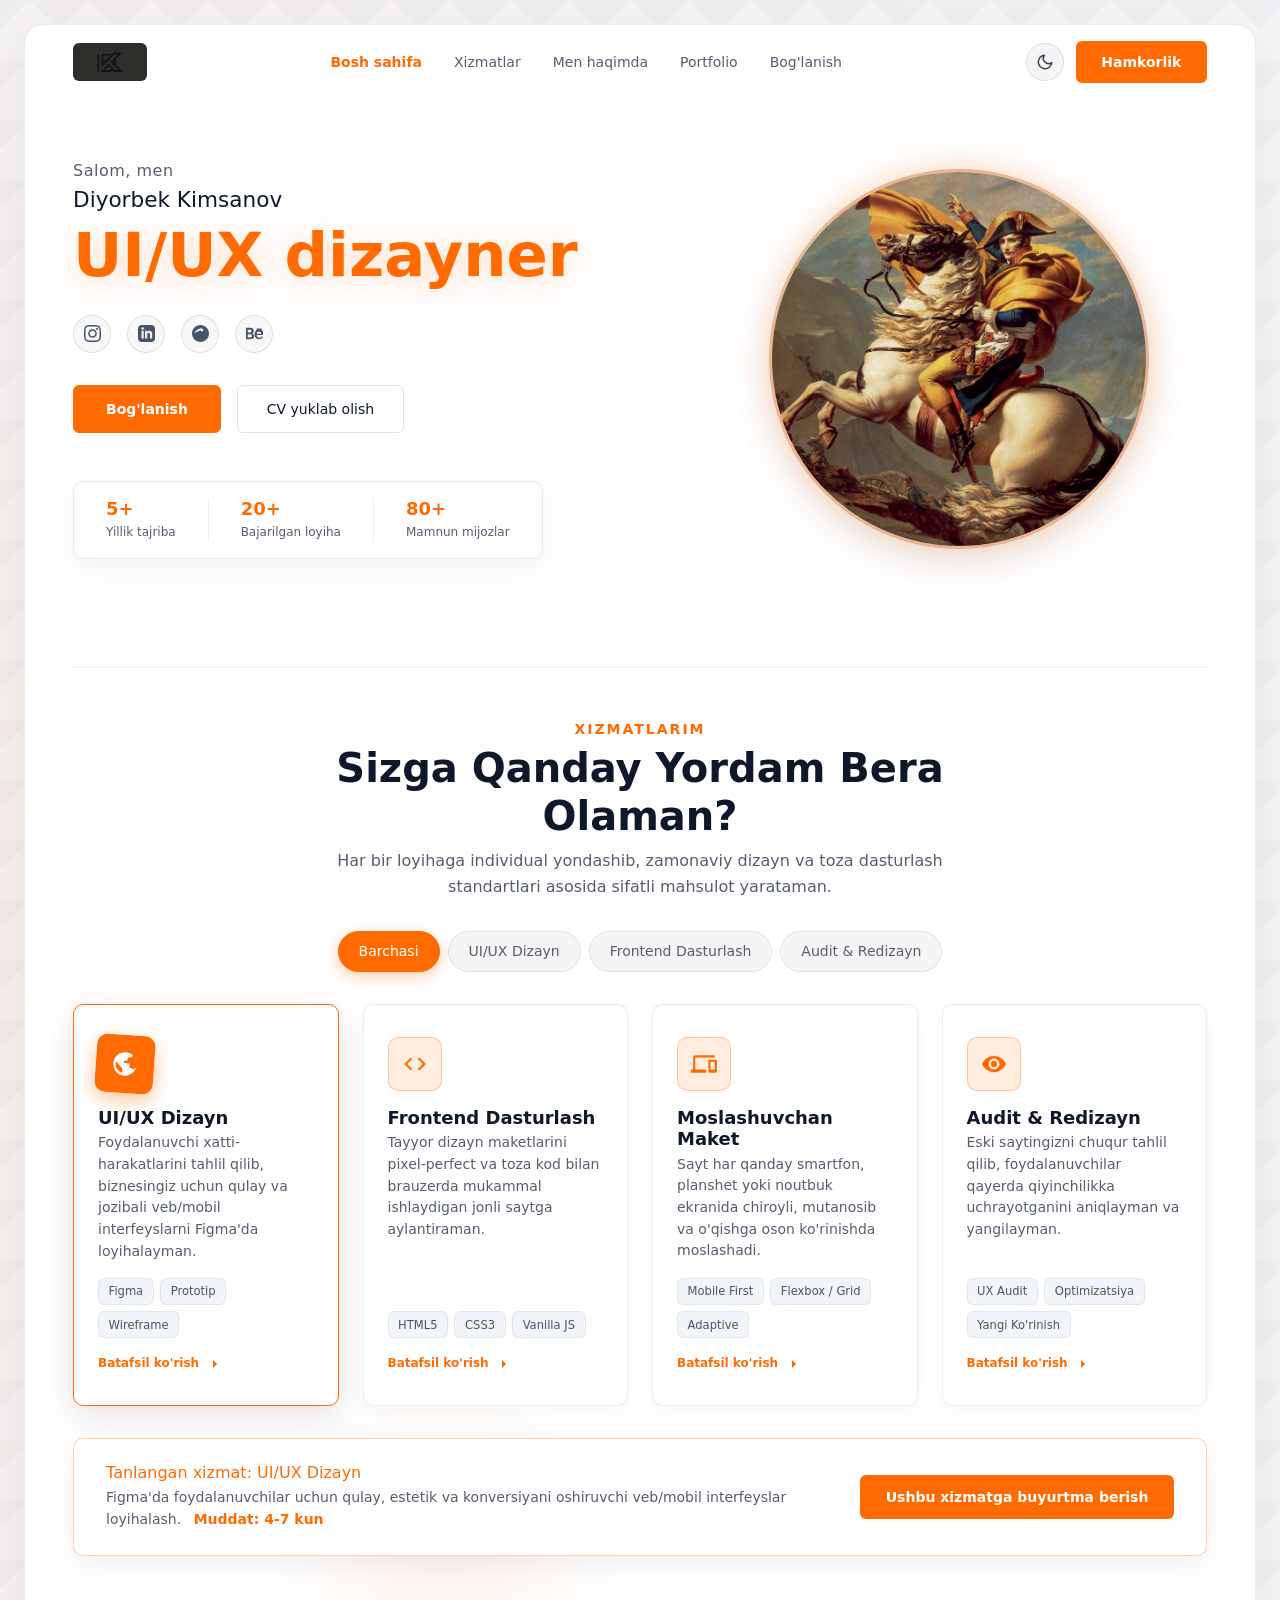
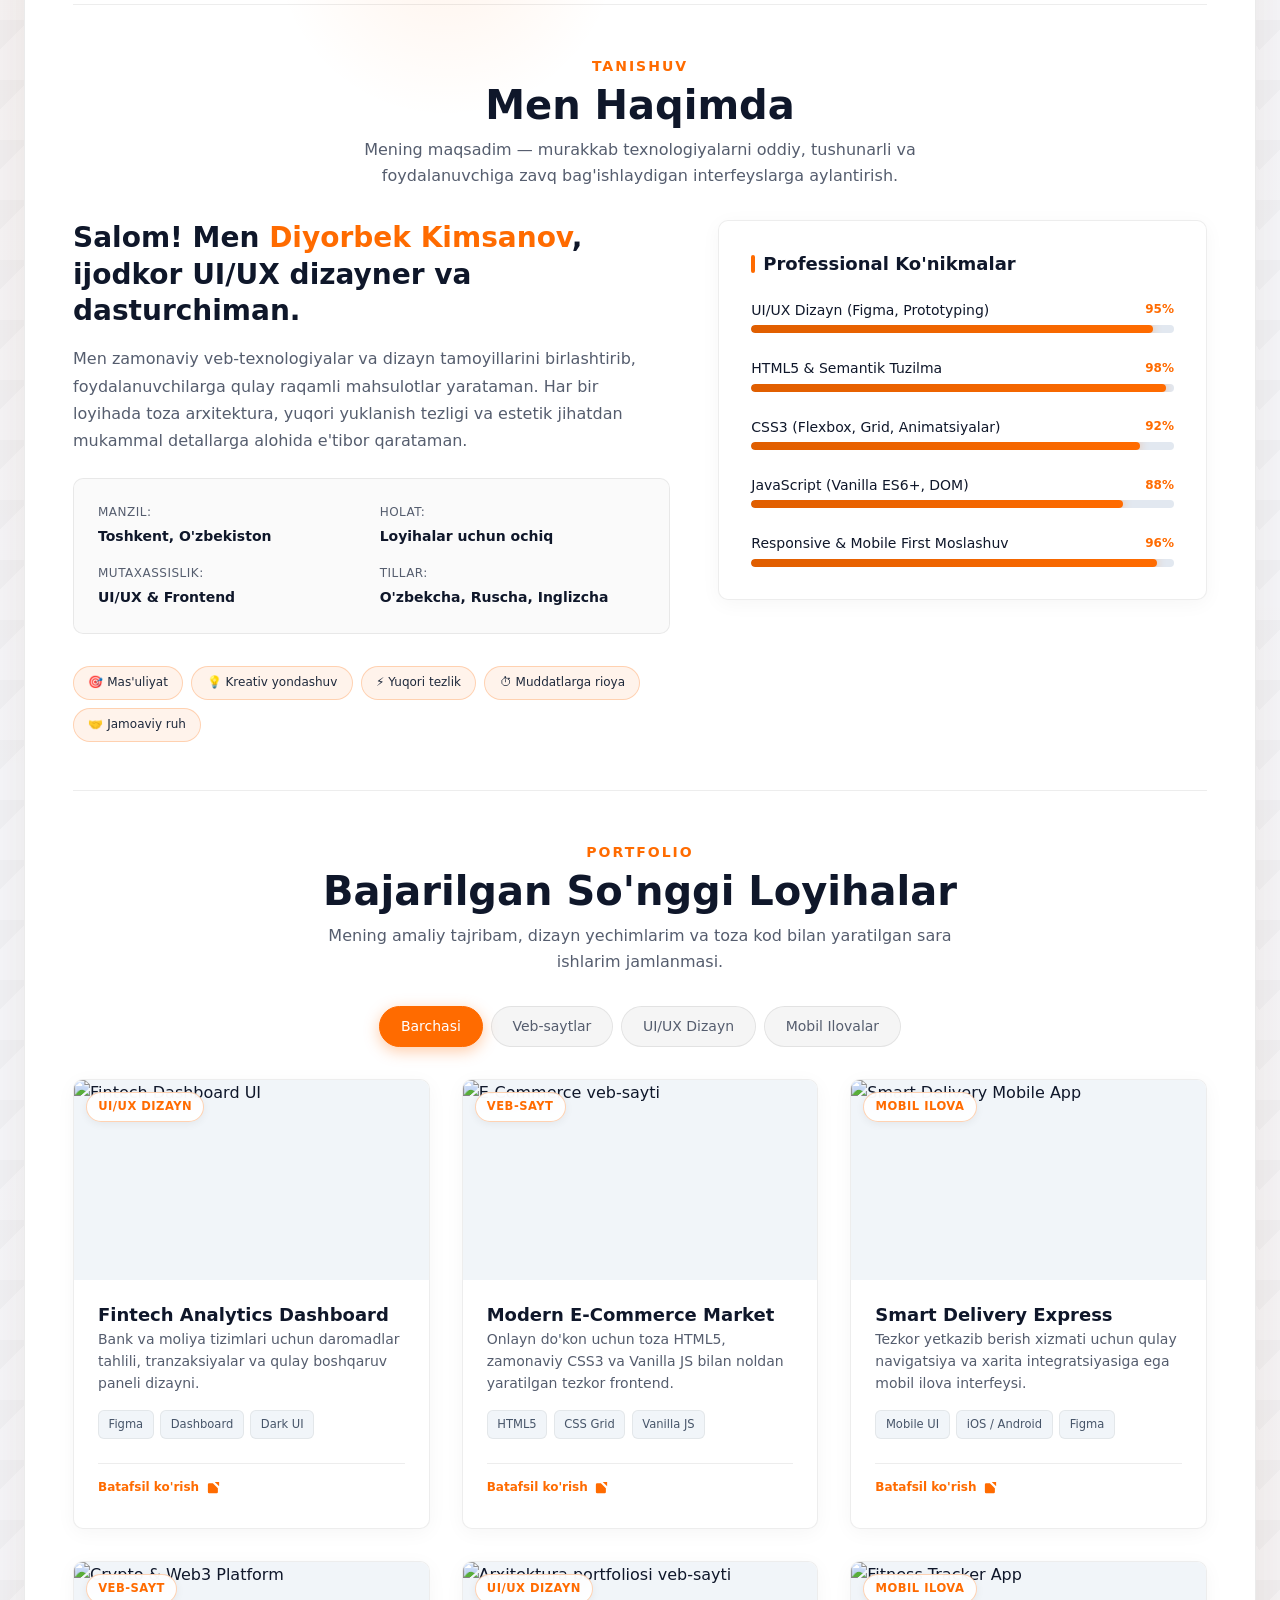
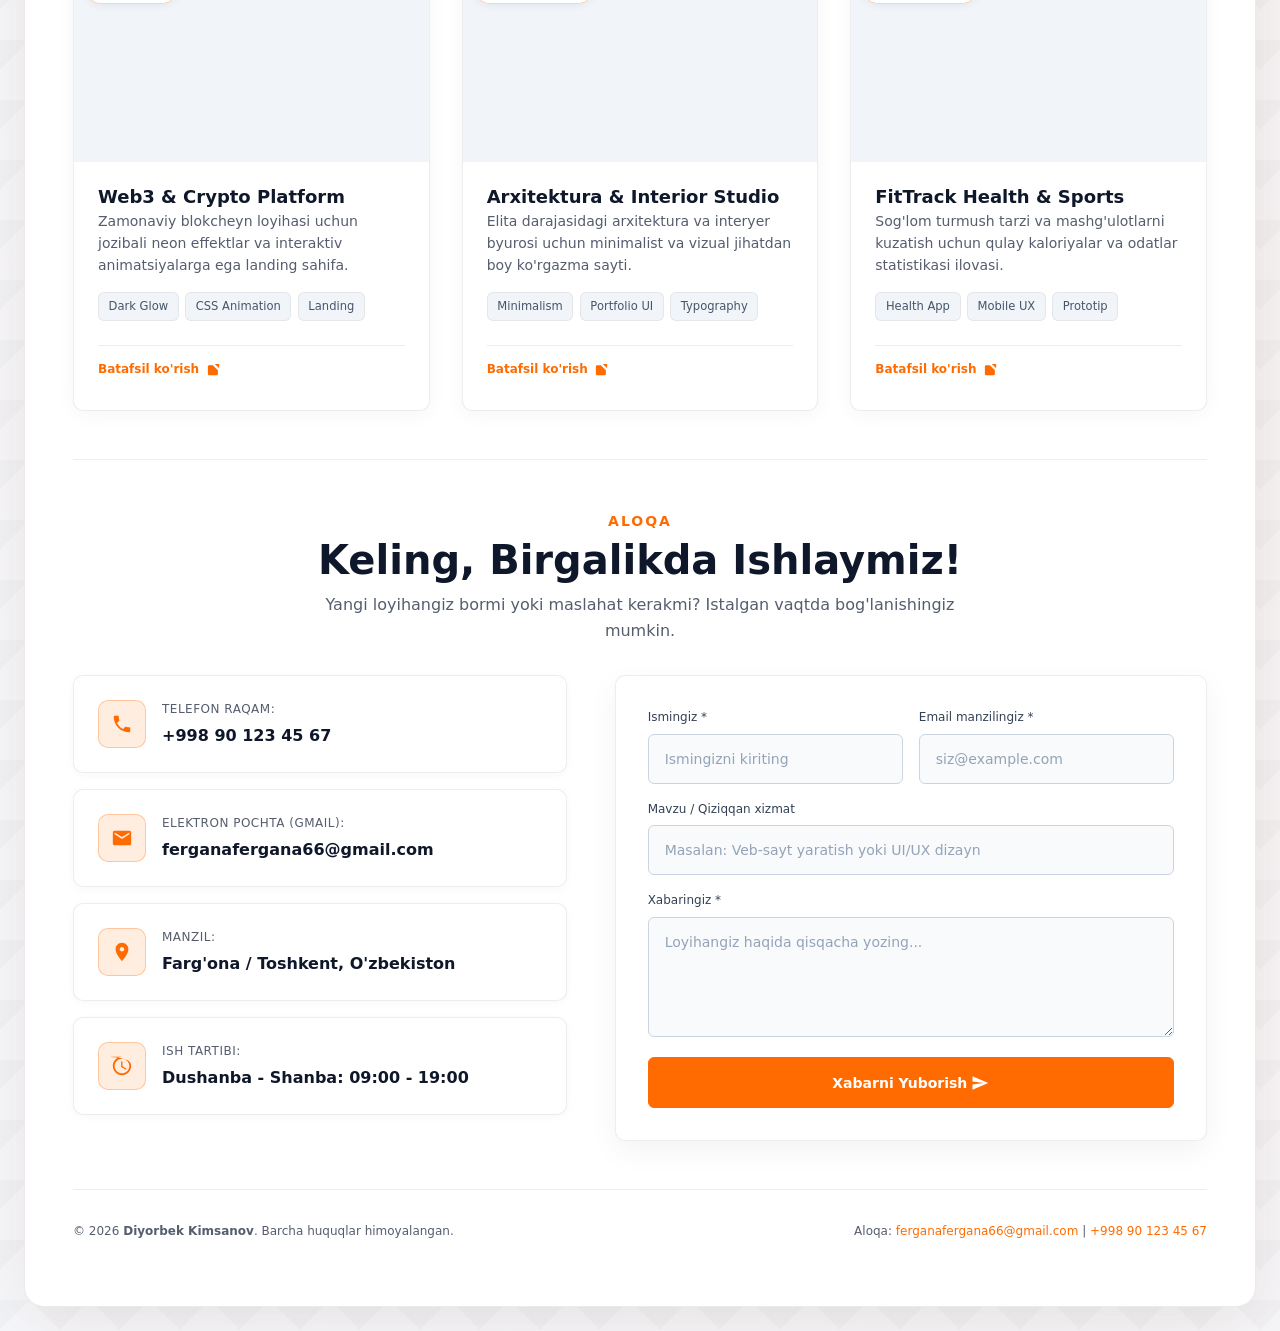
==== index.html @ aefb9692 "Light and dark mode added" ====
<!DOCTYPE html>
<html lang="uz">
<head>
    <meta charset="UTF-8">
    <meta name="viewport" content="width=device-width, initial-scale=1.0">
    <title>Portfolio - Kimsanov Diyorbek | UI/UX Dizayner</title>
    <!-- Sayt belgisi (Favicon) -->
    <link rel="icon" type="image/png" href="assets/images/favicon.png">
    <!-- Mavzu miltillashining oldini olish (Anti-FOUC) -->
    <script>
        (function() {
            var savedTheme = localStorage.getItem('portfolio_theme');
            var prefersDark = window.matchMedia('(prefers-color-scheme: dark)').matches;
            if (savedTheme === 'light' || (!savedTheme && !prefersDark)) {
                document.documentElement.setAttribute('data-theme', 'light');
            } else {
                document.documentElement.setAttribute('data-theme', 'dark');
            }
        })();
    </script>
    <!-- Yagona CSS kirish fayli (Qoidalarga binoan) -->
    <link rel="stylesheet" href="css/main.css">
</head>
<body>

    <!-- Asosiy ilova romi (Dizayndagi qora karta) -->
    <main class="app-frame">

        <!-- 1. YUQORI NAVIGATSIYA -->
        <header class="header-nav">
            <a href="#home" class="logo" title="Diyorbek Kimsanov - Bosh sahifa">
                <img src="assets/images/logo.png" alt="DK Monogramma Logo" class="logo-img">
            </a>

            <nav class="nav-links">
                <a href="#home" class="nav-link active">Bosh sahifa</a>
                <a href="#services" class="nav-link">Xizmatlar</a>
                <a href="#about" class="nav-link">Men haqimda</a>
                <a href="#portfolio" class="nav-link">Portfolio</a>
                <a href="#contact" class="nav-link">Bog'lanish</a>
            </nav>

            <div class="header-actions">
                <button class="theme-toggle" id="themeToggleBtn" type="button" aria-label="Mavzuni almashtirish" title="Yorug' / Qorong'u rejim">
                    <!-- Quyosh belgisi (Qorong'i rejimda ko'rinadi) -->
                    <svg class="icon-sun" viewBox="0 0 24 24" aria-hidden="true">
                        <circle cx="12" cy="12" r="4.5"></circle>
                        <line x1="12" y1="2" x2="12" y2="4"></line>
                        <line x1="12" y1="20" x2="12" y2="22"></line>
                        <line x1="4.93" y1="4.93" x2="6.34" y2="6.34"></line>
                        <line x1="17.66" y1="17.66" x2="19.07" y2="19.07"></line>
                        <line x1="2" y1="12" x2="4" y2="12"></line>
                        <line x1="20" y1="12" x2="22" y2="12"></line>
                        <line x1="4.93" y1="19.07" x2="6.34" y2="17.66"></line>
                        <line x1="17.66" y1="6.34" x2="19.07" y2="4.93"></line>
                    </svg>
                    <!-- Oy belgisi (Yorug' rejimda ko'rinadi) -->
                    <svg class="icon-moon" viewBox="0 0 24 24" aria-hidden="true">
                        <path d="M21 12.79A9 9 0 1 1 11.21 3 7 7 0 0 0 21 12.79z"></path>
                    </svg>
                </button>
                <button class="btn-nav" id="navHireBtn">Hamkorlik</button>
            </div>
        </header>

        <!-- 2. ASOSIY HERO QISMI -->
        <section class="hero" id="home">

            <!-- Chap ustun: Matnlar va ma'lumotlar -->
            <div class="hero__content">
                <p class="hero__greeting">Salom, men</p>
                <h2 class="hero__name">Diyorbek Kimsanov</h2>
                <h1 class="hero__title">UI/UX dizayner</h1>

                <!-- Ijtimoiy tarmoqlar (Sof SVG ikonkalar) -->
                <div class="hero__socials">
                    <!-- Instagram -->
                    <a href="#" class="social-btn" aria-label="Instagram" title="Instagram">
                        <svg viewBox="0 0 24 24">
                            <path d="M12 2.163c3.204 0 3.584.012 4.85.07 3.252.148 4.771 1.691 4.919 4.919.058 1.265.069 1.645.069 4.849 0 3.205-.012 3.584-.069 4.849-.149 3.225-1.664 4.771-4.919 4.919-1.266.058-1.644.07-4.85.07-3.204 0-3.584-.012-4.849-.07-3.26-.149-4.771-1.699-4.919-4.92-.058-1.265-.07-1.644-.07-4.849 0-3.204.013-3.583.07-4.849.149-3.227 1.664-4.771 4.919-4.919 1.266-.057 1.645-.069 4.849-.069zm0-2.163c-3.259 0-3.667.014-4.947.072-4.358.2-6.78 2.618-6.98 6.98-.059 1.281-.073 1.689-.073 4.948 0 3.259.014 3.668.072 4.948.2 4.358 2.618 6.78 6.98 6.98 1.281.058 1.689.072 4.948.072 3.259 0 3.668-.014 4.948-.072 4.354-.2 6.782-2.618 6.979-6.98.059-1.28.073-1.689.073-4.948 0-3.259-.014-3.667-.072-4.947-.196-4.354-2.617-6.78-6.979-6.98-1.281-.059-1.69-.073-4.949-.073zm0 5.838c-3.403 0-6.162 2.759-6.162 6.162s2.759 6.163 6.162 6.163 6.162-2.759 6.162-6.163c0-3.403-2.759-6.162-6.162-6.162zm0 10.162c-2.209 0-4-1.79-4-4 0-2.209 1.791-4 4-4s4 1.791 4 4c0 2.21-1.791 4-4 4zm6.406-11.845c-.796 0-1.441.645-1.441 1.44s.645 1.44 1.441 1.44c.795 0 1.439-.645 1.439-1.44s-.644-1.44-1.439-1.44z"/>
                        </svg>
                    </a>

                    <!-- LinkedIn -->
                    <a href="#" class="social-btn" aria-label="LinkedIn" title="LinkedIn">
                        <svg viewBox="0 0 24 24">
                            <path d="M19 0h-14c-2.761 0-5 2.239-5 5v14c0 2.761 2.239 5 5 5h14c2.762 0 5-2.239 5-5v-14c0-2.761-2.238-5-5-5zm-11 19h-3v-11h3v11zm-1.5-12.268c-.966 0-1.75-.79-1.75-1.764s.784-1.764 1.75-1.764 1.75.79 1.75 1.764-.783 1.764-1.75 1.764zm13.5 12.268h-3v-5.604c0-3.368-4-3.113-4 0v5.604h-3v-11h3v1.765c1.396-2.586 7-2.777 7 2.476v6.759z"/>
                        </svg>
                    </a>

                    <!-- Dribbble -->
                    <a href="#" class="social-btn" aria-label="Dribbble" title="Dribbble">
                        <svg viewBox="0 0 24 24">
                            <path d="M12 0c-6.627 0-12 5.373-12 12s5.373 12 12 12 12-5.373 12-12-5.373-12-12-12zm10.169 11.479c-.068-.009-1.921-.264-4.041.611 1.637 4.493 2.298 8.168 2.399 8.784 1.025-1.39 1.642-3.097 1.642-4.945 0-1.597-.442-3.093-1.2-4.45zm-2.784 9.947c-.08-.541-.707-4.08-2.311-8.527-.052.018-.105.035-.157.053-4.832 1.696-6.529 5.081-6.699 5.441 1.547 1.258 3.518 2.012 5.666 2.012 1.272 0 2.479-.271 3.497-.779l.004-.2zm-10.748-1.593c.338-.636 2.327-4.17 6.945-5.698.113-.037.228-.073.342-.108-1.037-2.404-2.274-4.577-3.69-6.474-3.805 1.109-6.993 4.148-7.391 8.016.993 1.815 2.449 3.284 3.794 4.264zm-5.748-7.833c.036-.089.073-.178.111-.266 1.848-4.225 6.002-7.234 10.875-7.234 1.343 0 2.619.231 3.804.654-.789 1.139-1.632 2.389-2.508 3.75-2.022-.224-4.143-.179-6.284.187-2.296.393-4.512 1.399-5.998 2.909zm14.391-4.708c.791-1.229 1.554-2.348 2.266-3.371-1.472-1.21-3.329-1.954-5.364-1.954-.486 0-.962.043-1.428.125 1.326 1.765 2.482 3.782 3.447 6.027 1.079-.427 2.079-.691 3.079-.827zm1.888 1.455c-.933.125-1.874.375-2.887.778.966 2.234 1.737 4.636 2.296 7.151 1.097-1.187 1.782-2.736 1.876-4.444.027-.478-.009-.955-.101-1.421-.383-.759-.792-1.464-1.184-2.064z"/>
                        </svg>
                    </a>

                    <!-- Behance -->
                    <a href="#" class="social-btn" aria-label="Behance" title="Behance">
                        <svg viewBox="0 0 24 24">
                            <path d="M22 7h-7v-2h7v2zm1.726 10c-.442 1.297-2.029 3-5.101 3-4.116 0-6.625-3.003-6.625-7 0-4.141 2.656-7 6.625-7 4.19 0 6.375 2.875 6.375 7 0 .546-.051 1.066-.082 1.25h-9.918c.121 2.387 1.766 3.75 3.984 3.75 1.547 0 2.59-.625 3.141-1.75l1.6-.25zm-8.828-4.5h6.703c-.156-2.125-1.484-3.5-3.359-3.5-2.016 0-3.188 1.375-3.344 3.5zm-9.898 7.5h-5v-16h5.875c3.547 0 5.125 1.797 5.125 4.375 0 1.625-.797 2.859-2.078 3.531 1.703.672 2.578 2.156 2.578 4.094 0 2.688-1.781 4-6.5 4zm-2.5-9.5h2.875c1.453 0 2.422-.609 2.422-1.875 0-1.188-.891-1.75-2.297-1.75h-3v3.625zm0 7h3.125c1.781 0 2.875-.766 2.875-2.172 0-1.391-1.078-2.203-2.906-2.203h-3.094v4.375z"/>
                        </svg>
                    </a>
                </div>

                <!-- Tugmalar -->
                <div class="hero__actions">
                    <button class="btn-primary" id="hireMeBtn">Bog'lanish</button>
                    <button class="btn-outline" id="downloadCvBtn">CV yuklab olish</button>
                </div>

                <!-- Statistika Card (Pastki qism) -->
                <div class="stats-card">
                    <div class="stat-item">
                        <span class="stat-number">5+</span>
                        <span class="stat-label">Yillik tajriba</span>
                    </div>
                    <div class="stat-item">
                        <span class="stat-number">20+</span>
                        <span class="stat-label">Bajarilgan loyiha</span>
                    </div>
                    <div class="stat-item">
                        <span class="stat-number">80+</span>
                        <span class="stat-label">Mamnun mijozlar</span>
                    </div>
                </div>

            </div>

            <!-- O'ng ustun: Dumaloq fondagi portret rasm -->
            <div class="hero__visual">
                <div class="avatar-wrapper">
                    <!-- Dumaloq qorong'u fon doirasi -->
                    <div class="avatar-bg-circle"></div>

                    <!-- Portret fotosurati (Lokal Napoleon otdagi rasm) -->
                    <img 
                        src="assets/images/napoleon.jpg" 
                        alt="Napoleon otdagi surati (Napoleon Crossing the Alps)" 
                        class="avatar-image"
                        id="userProfileImg"
                    >
                </div>
            </div>

        </section>

        <!-- 3. XIZMATLAR (SERVICES) BO'LIMI -->
        <section class="services-section" id="services">

            <!-- Sarlavha qismi -->
            <div class="section-header">
                <span class="section-subtitle">Xizmatlarim</span>
                <h2 class="section-title">Sizga Qanday Yordam Bera Olaman?</h2>
                <p class="section-desc">
                    Har bir loyihaga individual yondashib, zamonaviy dizayn va toza dasturlash standartlari asosida sifatli mahsulot yarataman.
                </p>
            </div>

            <!-- Interaktiv Filtrlash Tugmalari -->
            <div class="services-filter">
                <button class="filter-btn active" data-filter="all">Barchasi</button>
                <button class="filter-btn" data-filter="design">UI/UX Dizayn</button>
                <button class="filter-btn" data-filter="dev">Frontend Dasturlash</button>
                <button class="filter-btn" data-filter="audit">Audit & Redizayn</button>
            </div>

            <!-- Xizmatlar Kartochkalari Gridi -->
            <div class="services-grid">

                <!-- 1. UI/UX Dizayn -->
                <div class="service-card is-active" data-category="design" 
                     data-title="UI/UX Dizayn" 
                     data-detail="Figma'da foydalanuvchilar uchun qulay, estetik va konversiyani oshiruvchi veb/mobil interfeyslar loyihalash."
                     data-time="Muddat: 4-7 kun">
                    <div class="service-icon-box">
                        <svg viewBox="0 0 24 24">
                            <path d="M12 2c-5.52 0-10 4.48-10 10s4.48 10 10 10 10-4.48 10-10-4.48-10-10-10zm-1 17.93c-3.95-.49-7-3.85-7-7.93 0-.62.08-1.21.21-1.79l5.79 5.79v3.93zm8.79-3.79c-.19-.48-.82-.92-1.79-.92h-2v-3c0-.55-.45-1-1-1h-4v-2h2c.55 0 1-.45 1-1v-2h2c1.1 0 2-.9 2-2v-.41c2.43 1.7 4 4.54 4 7.41 0 1.08-.2 2.11-.58 3.06z"/>
                        </svg>
                    </div>
                    <h3 class="service-title">UI/UX Dizayn</h3>
                    <p class="service-desc">
                        Foydalanuvchi xatti-harakatlarini tahlil qilib, biznesingiz uchun qulay va jozibali veb/mobil interfeyslarni Figma'da loyihalayman.
                    </p>
                    <div class="service-tags">
                        <span class="service-tag">Figma</span>
                        <span class="service-tag">Prototip</span>
                        <span class="service-tag">Wireframe</span>
                    </div>
                    <button class="service-action-btn">
                        <span>Batafsil ko'rish</span>
                        <svg viewBox="0 0 24 24"><path d="M5 12h14M12 5l7 7-7 7"/></svg>
                    </button>
                </div>

                <!-- 2. Frontend Dasturlash -->
                <div class="service-card" data-category="dev" 
                     data-title="Frontend Dasturlash (HTML/CSS/JS)" 
                     data-detail="Semantik HTML5, zamonaviy CSS3 va toza Vanilla JS kodlari yordamida tezkor, xatosiz vebsaytlar yaratish."
                     data-time="Muddat: 5-10 kun">
                    <div class="service-icon-box">
                        <svg viewBox="0 0 24 24">
                            <path d="M9.4 16.6L4.8 12l4.6-4.6L8 6l-6 6 6 6 1.4-1.4zm5.2 0l4.6-4.6-4.6-4.6L16 6l6 6-6 6-1.4-1.4z"/>
                        </svg>
                    </div>
                    <h3 class="service-title">Frontend Dasturlash</h3>
                    <p class="service-desc">
                        Tayyor dizayn maketlarini pixel-perfect va toza kod bilan brauzerda mukammal ishlaydigan jonli saytga aylantiraman.
                    </p>
                    <div class="service-tags">
                        <span class="service-tag">HTML5</span>
                        <span class="service-tag">CSS3</span>
                        <span class="service-tag">Vanilla JS</span>
                    </div>
                    <button class="service-action-btn">
                        <span>Batafsil ko'rish</span>
                        <svg viewBox="0 0 24 24"><path d="M5 12h14M12 5l7 7-7 7"/></svg>
                    </button>
                </div>

                <!-- 3. Moslashuvchan (Responsive) Dizayn -->
                <div class="service-card" data-category="dev" 
                     data-title="Responsive Moslashuvchanlik" 
                     data-detail="Saytingiz barcha smartfonlar, planshetlar, noutbuklar va katta monitorlarda birdek qulay ochilishini ta'minlash."
                     data-time="Muddat: 2-4 kun">
                    <div class="service-icon-box">
                        <svg viewBox="0 0 24 24">
                            <path d="M4 6h18V4H4c-1.1 0-2 .9-2 2v11H0v3h14v-3H4V6zm19 2h-6c-.55 0-1 .45-1 1v10c0 .55.45 1 1 1h6c.55 0 1-.45 1-1V9c0-.55-.45-1-1-1zm-1 9h-4v-7h4v7z"/>
                        </svg>
                    </div>
                    <h3 class="service-title">Moslashuvchan Maket</h3>
                    <p class="service-desc">
                        Sayt har qanday smartfon, planshet yoki noutbuk ekranida chiroyli, mutanosib va o'qishga oson ko'rinishda moslashadi.
                    </p>
                    <div class="service-tags">
                        <span class="service-tag">Mobile First</span>
                        <span class="service-tag">Flexbox / Grid</span>
                        <span class="service-tag">Adaptive</span>
                    </div>
                    <button class="service-action-btn">
                        <span>Batafsil ko'rish</span>
                        <svg viewBox="0 0 24 24"><path d="M5 12h14M12 5l7 7-7 7"/></svg>
                    </button>
                </div>

                <!-- 4. Redizayn & UX Audit -->
                <div class="service-card" data-category="audit" 
                     data-title="Redizayn va UX Audit" 
                     data-detail="Eski saytlardagi noqulayliklarni aniqlash, yuklanish tezligini oshirish va dizaynni zamonaviy trendga keltirish."
                     data-time="Muddat: 3-6 kun">
                    <div class="service-icon-box">
                        <svg viewBox="0 0 24 24">
                            <path d="M12 4.5C7 4.5 2.73 7.61 1 12c1.73 4.39 6 7.5 11 7.5s9.27-3.11 11-7.5c-1.73-4.39-6-7.5-11-7.5zM12 17c-2.76 0-5-2.24-5-5s2.24-5 5-5 5 2.24 5 5-2.24 5-5 5zm0-8c-1.66 0-3 1.34-3 3s1.34 3 3 3 3-1.34 3-3-1.34-3-3-3z"/>
                        </svg>
                    </div>
                    <h3 class="service-title">Audit & Redizayn</h3>
                    <p class="service-desc">
                        Eski saytingizni chuqur tahlil qilib, foydalanuvchilar qayerda qiyinchilikka uchrayotganini aniqlayman va yangilayman.
                    </p>
                    <div class="service-tags">
                        <span class="service-tag">UX Audit</span>
                        <span class="service-tag">Optimizatsiya</span>
                        <span class="service-tag">Yangi Ko'rinish</span>
                    </div>
                    <button class="service-action-btn">
                        <span>Batafsil ko'rish</span>
                        <svg viewBox="0 0 24 24"><path d="M5 12h14M12 5l7 7-7 7"/></svg>
                    </button>
                </div>

            </div>

            <!-- Interaktiv Tanlangan Xizmat Paneli (Dynamic Info Box) -->
            <div class="service-detail-box" id="serviceDetailBox">
                <div class="service-detail-info">
                    <h4 id="detailTitle">Tanlangan xizmat: UI/UX Dizayn</h4>
                    <p id="detailDesc">Figma'da foydalanuvchilar uchun qulay, estetik va konversiyani oshiruvchi veb/mobil interfeyslar loyihalash. <strong id="detailTime" class="detail-time" style="margin-left: 8px;">Muddat: 4-7 kun</strong></p>
                </div>
                <button class="service-order-btn" id="orderServiceBtn">Ushbu xizmatga buyurtma berish</button>
            </div>

        </section>

        <!-- 4. MEN HAQIMDA (ABOUT ME) BO'LIMI -->
        <section class="about-section" id="about">

            <!-- Sarlavha qismi -->
            <div class="section-header">
                <span class="section-subtitle">Tanishuv</span>
                <h2 class="section-title">Men Haqimda</h2>
                <p class="section-desc">
                    Mening maqsadim — murakkab texnologiyalarni oddiy, tushunarli va foydalanuvchiga zavq bag'ishlaydigan interfeyslarga aylantirish.
                </p>
            </div>

            <div class="about-grid">

                <!-- Chap ustun: Hikoya va qisqa ma'lumotlar -->
                <div class="about-story">
                    <h3 class="about-heading">
                        Salom! Men <span>Diyorbek Kimsanov</span>, ijodkor UI/UX dizayner va dasturchiman.
                    </h3>
                    <p class="about-text">
                        Men zamonaviy veb-texnologiyalar va dizayn tamoyillarini birlashtirib, foydalanuvchilarga qulay raqamli mahsulotlar yarataman. Har bir loyihada toza arxitektura, yuqori yuklanish tezligi va estetik jihatdan mukammal detallarga alohida e'tibor qarataman.
                    </p>

                    <!-- Qisqa ma'lumotlar ro'yxati -->
                    <div class="about-info-list">
                        <div class="about-info-item">
                            <span class="info-label">Manzil:</span>
                            <span class="info-value">Toshkent, O'zbekiston</span>
                        </div>
                        <div class="about-info-item">
                            <span class="info-label">Holat:</span>
                            <span class="info-value highlight">Loyihalar uchun ochiq</span>
                        </div>
                        <div class="about-info-item">
                            <span class="info-label">Mutaxassislik:</span>
                            <span class="info-value">UI/UX & Frontend</span>
                        </div>
                        <div class="about-info-item">
                            <span class="info-label">Tillar:</span>
                            <span class="info-value">O'zbekcha, Ruscha, Inglizcha</span>
                        </div>
                    </div>

                    <!-- Yumshoq ko'nikmalar (Soft Skills) -->
                    <div class="soft-skills">
                        <span class="soft-skill-badge">🎯 Mas'uliyat</span>
                        <span class="soft-skill-badge">💡 Kreativ yondashuv</span>
                        <span class="soft-skill-badge">⚡️ Yuqori tezlik</span>
                        <span class="soft-skill-badge">⏱ Muddatlarga rioya</span>
                        <span class="soft-skill-badge">🤝 Jamoaviy ruh</span>
                    </div>
                </div>

                <!-- O'ng ustun: Professional ko'nikmalar (Skills bar) -->
                <div class="about-skills-card">
                    <h4 class="skills-card-title">Professional Ko'nikmalar</h4>

                    <!-- Skill 1 -->
                    <div class="skill-item">
                        <div class="skill-header">
                            <span class="skill-name">UI/UX Dizayn (Figma, Prototyping)</span>
                            <span class="skill-percent">95%</span>
                        </div>
                        <div class="skill-bar-bg">
                            <div class="skill-bar-fill" style="width: 95%;"></div>
                        </div>
                    </div>

                    <!-- Skill 2 -->
                    <div class="skill-item">
                        <div class="skill-header">
                            <span class="skill-name">HTML5 & Semantik Tuzilma</span>
                            <span class="skill-percent">98%</span>
                        </div>
                        <div class="skill-bar-bg">
                            <div class="skill-bar-fill" style="width: 98%;"></div>
                        </div>
                    </div>

                    <!-- Skill 3 -->
                    <div class="skill-item">
                        <div class="skill-header">
                            <span class="skill-name">CSS3 (Flexbox, Grid, Animatsiyalar)</span>
                            <span class="skill-percent">92%</span>
                        </div>
                        <div class="skill-bar-bg">
                            <div class="skill-bar-fill" style="width: 92%;"></div>
                        </div>
                    </div>

                    <!-- Skill 4 -->
                    <div class="skill-item">
                        <div class="skill-header">
                            <span class="skill-name">JavaScript (Vanilla ES6+, DOM)</span>
                            <span class="skill-percent">88%</span>
                        </div>
                        <div class="skill-bar-bg">
                            <div class="skill-bar-fill" style="width: 88%;"></div>
                        </div>
                    </div>

                    <!-- Skill 5 -->
                    <div class="skill-item">
                        <div class="skill-header">
                            <span class="skill-name">Responsive & Mobile First Moslashuv</span>
                            <span class="skill-percent">96%</span>
                        </div>
                        <div class="skill-bar-bg">
                            <div class="skill-bar-fill" style="width: 96%;"></div>
                        </div>
                    </div>

                </div>

            </div>

        </section>

        <!-- 5. PORTFOLIO (MENING ISHLARIM) BO'LIMI -->
        <section class="portfolio-section" id="portfolio">

            <!-- Sarlavha qismi -->
            <div class="section-header">
                <span class="section-subtitle">Portfolio</span>
                <h2 class="section-title">Bajarilgan So'nggi Loyihalar</h2>
                <p class="section-desc">
                    Mening amaliy tajribam, dizayn yechimlarim va toza kod bilan yaratilgan sara ishlarim jamlanmasi.
                </p>
            </div>

            <!-- Interaktiv Loyihalar Filtri -->
            <div class="portfolio-filter">
                <button class="portfolio-filter-btn active" data-pfilter="all">Barchasi</button>
                <button class="portfolio-filter-btn" data-pfilter="web">Veb-saytlar</button>
                <button class="portfolio-filter-btn" data-pfilter="ui">UI/UX Dizayn</button>
                <button class="portfolio-filter-btn" data-pfilter="mobile">Mobil Ilovalar</button>
            </div>

            <!-- Loyihalar Gridi -->
            <div class="projects-grid">

                <!-- 1-Loyiha: Fintech Dashboard -->
                <div class="project-card" data-pcategory="ui">
                    <div class="project-img-wrapper">
                        <span class="project-badge">UI/UX Dizayn</span>
                        <img 
                            src="https://images.unsplash.com/photo-1551288049-bebda4e38f71?q=80&w=700&auto=format&fit=crop" 
                            alt="Fintech Dashboard UI" 
                            class="project-img"
                        >
                    </div>
                    <div class="project-content">
                        <h3 class="project-title">Fintech Analytics Dashboard</h3>
                        <p class="project-desc">
                            Bank va moliya tizimlari uchun daromadlar tahlili, tranzaksiyalar va qulay boshqaruv paneli dizayni.
                        </p>
                        <div class="project-tags">
                            <span class="project-tag">Figma</span>
                            <span class="project-tag">Dashboard</span>
                            <span class="project-tag">Dark UI</span>
                        </div>
                        <div class="project-links">
                            <button class="project-link-btn" data-project-name="Fintech Analytics Dashboard">
                                <span>Batafsil ko'rish</span>
                                <svg viewBox="0 0 24 24"><path d="M14 3h7v7M10 14L21 3M19 13v6a2 2 0 01-2 2H5a2 2 0 01-2-2V7a2 2 0 012-2h6"/></svg>
                            </button>
                        </div>
                    </div>
                </div>

                <!-- 2-Loyiha: E-Commerce Store -->
                <div class="project-card" data-pcategory="web">
                    <div class="project-img-wrapper">
                        <span class="project-badge">Veb-sayt</span>
                        <img 
                            src="https://images.unsplash.com/photo-1460925895917-afdab827c52f?q=80&w=700&auto=format&fit=crop" 
                            alt="E-Commerce veb-sayti" 
                            class="project-img"
                        >
                    </div>
                    <div class="project-content">
                        <h3 class="project-title">Modern E-Commerce Market</h3>
                        <p class="project-desc">
                            Onlayn do'kon uchun toza HTML5, zamonaviy CSS3 va Vanilla JS bilan noldan yaratilgan tezkor frontend.
                        </p>
                        <div class="project-tags">
                            <span class="project-tag">HTML5</span>
                            <span class="project-tag">CSS Grid</span>
                            <span class="project-tag">Vanilla JS</span>
                        </div>
                        <div class="project-links">
                            <button class="project-link-btn" data-project-name="Modern E-Commerce Market">
                                <span>Batafsil ko'rish</span>
                                <svg viewBox="0 0 24 24"><path d="M14 3h7v7M10 14L21 3M19 13v6a2 2 0 01-2 2H5a2 2 0 01-2-2V7a2 2 0 012-2h6"/></svg>
                            </button>
                        </div>
                    </div>
                </div>

                <!-- 3-Loyiha: Mobile Delivery App -->
                <div class="project-card" data-pcategory="mobile">
                    <div class="project-img-wrapper">
                        <span class="project-badge">Mobil Ilova</span>
                        <img 
                            src="https://images.unsplash.com/photo-1512941937669-90a1b58e7e9c?q=80&w=700&auto=format&fit=crop" 
                            alt="Smart Delivery Mobile App" 
                            class="project-img"
                        >
                    </div>
                    <div class="project-content">
                        <h3 class="project-title">Smart Delivery Express</h3>
                        <p class="project-desc">
                            Tezkor yetkazib berish xizmati uchun qulay navigatsiya va xarita integratsiyasiga ega mobil ilova interfeysi.
                        </p>
                        <div class="project-tags">
                            <span class="project-tag">Mobile UI</span>
                            <span class="project-tag">iOS / Android</span>
                            <span class="project-tag">Figma</span>
                        </div>
                        <div class="project-links">
                            <button class="project-link-btn" data-project-name="Smart Delivery Express">
                                <span>Batafsil ko'rish</span>
                                <svg viewBox="0 0 24 24"><path d="M14 3h7v7M10 14L21 3M19 13v6a2 2 0 01-2 2H5a2 2 0 01-2-2V7a2 2 0 012-2h6"/></svg>
                            </button>
                        </div>
                    </div>
                </div>

                <!-- 4-Loyiha: Crypto Landing Page -->
                <div class="project-card" data-pcategory="web">
                    <div class="project-img-wrapper">
                        <span class="project-badge">Veb-sayt</span>
                        <img 
                            src="https://images.unsplash.com/photo-1639762681485-074b7f938ba0?q=80&w=700&auto=format&fit=crop" 
                            alt="Crypto & Web3 Platform" 
                            class="project-img"
                        >
                    </div>
                    <div class="project-content">
                        <h3 class="project-title">Web3 & Crypto Platform</h3>
                        <p class="project-desc">
                            Zamonaviy blokcheyn loyihasi uchun jozibali neon effektlar va interaktiv animatsiyalarga ega landing sahifa.
                        </p>
                        <div class="project-tags">
                            <span class="project-tag">Dark Glow</span>
                            <span class="project-tag">CSS Animation</span>
                            <span class="project-tag">Landing</span>
                        </div>
                        <div class="project-links">
                            <button class="project-link-btn" data-project-name="Web3 & Crypto Platform">
                                <span>Batafsil ko'rish</span>
                                <svg viewBox="0 0 24 24"><path d="M14 3h7v7M10 14L21 3M19 13v6a2 2 0 01-2 2H5a2 2 0 01-2-2V7a2 2 0 012-2h6"/></svg>
                            </button>
                        </div>
                    </div>
                </div>

                <!-- 5-Loyiha: Architecture & Interior -->
                <div class="project-card" data-pcategory="ui">
                    <div class="project-img-wrapper">
                        <span class="project-badge">UI/UX Dizayn</span>
                        <img 
                            src="https://images.unsplash.com/photo-1600585154340-be6161a56a0c?q=80&w=700&auto=format&fit=crop" 
                            alt="Arxitektura portfoliosi veb-sayti" 
                            class="project-img"
                        >
                    </div>
                    <div class="project-content">
                        <h3 class="project-title">Arxitektura & Interior Studio</h3>
                        <p class="project-desc">
                            Elita darajasidagi arxitektura va interyer byurosi uchun minimalist va vizual jihatdan boy ko'rgazma sayti.
                        </p>
                        <div class="project-tags">
                            <span class="project-tag">Minimalism</span>
                            <span class="project-tag">Portfolio UI</span>
                            <span class="project-tag">Typography</span>
                        </div>
                        <div class="project-links">
                            <button class="project-link-btn" data-project-name="Arxitektura & Interior Studio">
                                <span>Batafsil ko'rish</span>
                                <svg viewBox="0 0 24 24"><path d="M14 3h7v7M10 14L21 3M19 13v6a2 2 0 01-2 2H5a2 2 0 01-2-2V7a2 2 0 012-2h6"/></svg>
                            </button>
                        </div>
                    </div>
                </div>

                <!-- 6-Loyiha: FitTrack Mobile App -->
                <div class="project-card" data-pcategory="mobile">
                    <div class="project-img-wrapper">
                        <span class="project-badge">Mobil Ilova</span>
                        <img 
                            src="https://images.unsplash.com/photo-1461896836934-ffe607ba8211?q=80&w=700&auto=format&fit=crop" 
                            alt="Fitness Tracker App" 
                            class="project-img"
                        >
                    </div>
                    <div class="project-content">
                        <h3 class="project-title">FitTrack Health & Sports</h3>
                        <p class="project-desc">
                            Sog'lom turmush tarzi va mashg'ulotlarni kuzatish uchun qulay kaloriyalar va odatlar statistikasi ilovasi.
                        </p>
                        <div class="project-tags">
                            <span class="project-tag">Health App</span>
                            <span class="project-tag">Mobile UX</span>
                            <span class="project-tag">Prototip</span>
                        </div>
                        <div class="project-links">
                            <button class="project-link-btn" data-project-name="FitTrack Health & Sports">
                                <span>Batafsil ko'rish</span>
                                <svg viewBox="0 0 24 24"><path d="M14 3h7v7M10 14L21 3M19 13v6a2 2 0 01-2 2H5a2 2 0 01-2-2V7a2 2 0 012-2h6"/></svg>
                            </button>
                        </div>
                    </div>
                </div>

            </div>

        </section>

        <!-- 6. BOG'LANISH (CONTACT) BO'LIMI -->
        <section class="contact-section" id="contact">

            <!-- Sarlavha qismi -->
            <div class="section-header">
                <span class="section-subtitle">Aloqa</span>
                <h2 class="section-title">Keling, Birgalikda Ishlaymiz!</h2>
                <p class="section-desc">
                    Yangi loyihangiz bormi yoki maslahat kerakmi? Istalgan vaqtda bog'lanishingiz mumkin.
                </p>
            </div>

            <div class="contact-grid">

                <!-- Chap ustun: Aloqa ma'lumotlari -->
                <div class="contact-info-panel">

                    <!-- Telefon raqam -->
                    <a href="tel:+998901234567" class="contact-info-card">
                        <div class="contact-icon-box">
                            <svg viewBox="0 0 24 24">
                                <path d="M6.62 10.79c1.44 2.83 3.76 5.14 6.59 6.59l2.2-2.2c.27-.27.67-.36 1.02-.24 1.12.37 2.33.57 3.57.57.55 0 1 .45 1 1V20c0 .55-.45 1-1 1-9.39 0-17-7.61-17-17 0-.55.45-1 1-1h3.5c.55 0 1 .45 1 1 0 1.25.2 2.45.57 3.57.11.35.03.74-.25 1.02l-2.2 2.2z"/>
                            </svg>
                        </div>
                        <div class="contact-card-content">
                            <span class="contact-card-label">Telefon raqam:</span>
                            <span class="contact-card-val">+998 90 123 45 67</span>
                        </div>
                    </a>

                    <!-- Gmail pochta -->
                    <a href="mailto:ferganafergana66@gmail.com" class="contact-info-card">
                        <div class="contact-icon-box">
                            <svg viewBox="0 0 24 24">
                                <path d="M20 4H4c-1.1 0-1.99.9-1.99 2L2 18c0 1.1.9 2 2 2h16c1.1 0 2-.9 2-2V6c0-1.1-.9-2-2-2zm0 4l-8 5-8-5V6l8 5 8-5v2z"/>
                            </svg>
                        </div>
                        <div class="contact-card-content">
                            <span class="contact-card-label">Elektron pochta (Gmail):</span>
                            <span class="contact-card-val">ferganafergana66@gmail.com</span>
                        </div>
                    </a>

                    <!-- Manzil -->
                    <div class="contact-info-card">
                        <div class="contact-icon-box">
                            <svg viewBox="0 0 24 24">
                                <path d="M12 2C8.13 2 5 5.13 5 9c0 5.25 7 13 7 13s7-7.75 7-13c0-3.87-3.13-7-7-7zm0 9.5c-1.38 0-2.5-1.12-2.5-2.5s1.12-2.5 2.5-2.5 2.5 1.12 2.5 2.5-1.12 2.5-2.5 2.5z"/>
                            </svg>
                        </div>
                        <div class="contact-card-content">
                            <span class="contact-card-label">Manzil:</span>
                            <span class="contact-card-val">Farg'ona / Toshkent, O'zbekiston</span>
                        </div>
                    </div>

                    <!-- Ish vaqti -->
                    <div class="contact-info-card">
                        <div class="contact-icon-box">
                            <svg viewBox="0 0 24 24">
                                <path d="M11.99 2C6.47 2 2 6.48 2 12s4.47 10 9.99 10C17.52 22 22 17.52 22 12S17.52 2-11.99 2zM12 20c-4.42 0-8-3.58-8-8s3.58-8 8-8 8 3.58 8 8-3.58 8-8 8zm.5-13H11v6l5.25 3.15.75-1.23-4.5-2.67z"/>
                            </svg>
                        </div>
                        <div class="contact-card-content">
                            <span class="contact-card-label">Ish tartibi:</span>
                            <span class="contact-card-val">Dushanba - Shanba: 09:00 - 19:00</span>
                        </div>
                    </div>

                </div>

                <!-- O'ng ustun: Interaktiv xabar formasi -->
                <div class="contact-form-card">
                    <form id="contactForm">
                        <div class="form-row">
                            <div class="form-group">
                                <label class="form-label" for="userName">Ismingiz *</label>
                                <input type="text" id="userName" name="name" class="form-input" placeholder="Ismingizni kiriting" required>
                            </div>
                            <div class="form-group">
                                <label class="form-label" for="userEmail">Email manzilingiz *</label>
                                <input type="email" id="userEmail" name="email" class="form-input" placeholder="siz@example.com" required>
                            </div>
                        </div>

                        <div class="form-group">
                            <label class="form-label" for="userSubject">Mavzu / Qiziqqan xizmat</label>
                            <input type="text" id="userSubject" name="subject" class="form-input" placeholder="Masalan: Veb-sayt yaratish yoki UI/UX dizayn">
                        </div>

                        <div class="form-group">
                            <label class="form-label" for="userMessage">Xabaringiz *</label>
                            <textarea id="userMessage" name="message" class="form-textarea" placeholder="Loyihangiz haqida qisqacha yozing..." required></textarea>
                        </div>

                        <button type="submit" class="form-submit-btn" id="sendMsgBtn">
                            <span>Xabarni Yuborish</span>
                            <svg viewBox="0 0 24 24"><path d="M2.01 21L23 12 2.01 3 2 10l15 2-15 2z"/></svg>
                        </button>
                    </form>
                </div>

            </div>

            <!-- Pastki Footer qismi -->
            <footer class="footer-bottom">
                <p>© 2026 <strong>Diyorbek Kimsanov</strong>. Barcha huquqlar himoyalangan.</p>
                <p>Aloqa: <a href="mailto:ferganafergana66@gmail.com">ferganafergana66@gmail.com</a> | <a href="tel:+998901234567">+998 90 123 45 67</a></p>
            </footer>

        </section>

    </main>

    <!-- 7. MUVAFFAQIYATLI XABAR MODAL OYNASI (Success Popup) -->
    <div class="modal-overlay" id="successModal" aria-hidden="true">
        <div class="modal-card" role="dialog" aria-modal="true">
            <!-- Yopish tugmachasi -->
            <button class="modal-close-icon" id="modalCloseBtn" aria-label="Yopish">
                <svg viewBox="0 0 24 24"><path d="M19 6.41L17.59 5 12 10.59 6.41 5 5 6.41 10.59 12 5 17.59 6.41 19 12 13.41 17.59 19 19 17.59 13.41 12z"/></svg>
            </button>

            <!-- Checkmark nishoni -->
            <div class="modal-success-icon">
                <svg viewBox="0 0 24 24"><path d="M9 16.17L4.83 12l-1.42 1.41L9 19 21 7l-1.41-1.41z"/></svg>
            </div>

            <!-- Matnlar -->
            <h3 class="modal-title">Rahmat, <span id="modalSenderName">Do'stim</span>!</h3>
            <p class="modal-text">
                Xabaringiz muvaffaqiyatli qabul qilindi. Tez orada <strong class="modal-email-preview" id="modalSenderEmail">pochtangiz</strong> orqali siz bilan aloqaga chiqaman.
            </p>

            <!-- Yopish tugmasi -->
            <button class="modal-btn" id="modalOkBtn">Tushunarli</button>
        </div>
    </div>

    <!-- Asosiy JS fayl (Qoidalarga binoan) -->
    <script src="js/main.js" defer></script>
</body>
</html>
---- css/main.css ----
/* ============================================
   MAIN.CSS — Yagona CSS kirish nuqtasi
   Barcha CSS fayllar shu yerda @import qilinadi.
   HTMLga faqat shu fayl ulanadi.
   ============================================ */

@import url('./reset.css');
@import url('./variables.css');
@import url('./base.css');
@import url('./layout.css');
@import url('./components.css');
@import url('./responsive.css');

/* Sahifa-maxsus stillar */
@import url('./portfolio.css');
@import url('./services.css');
@import url('./about.css');
@import url('./projects.css');
@import url('./contact.css');

/* Dark & Light rejimlar va mavzu boshqaruvi */
@import url('./theme.css');
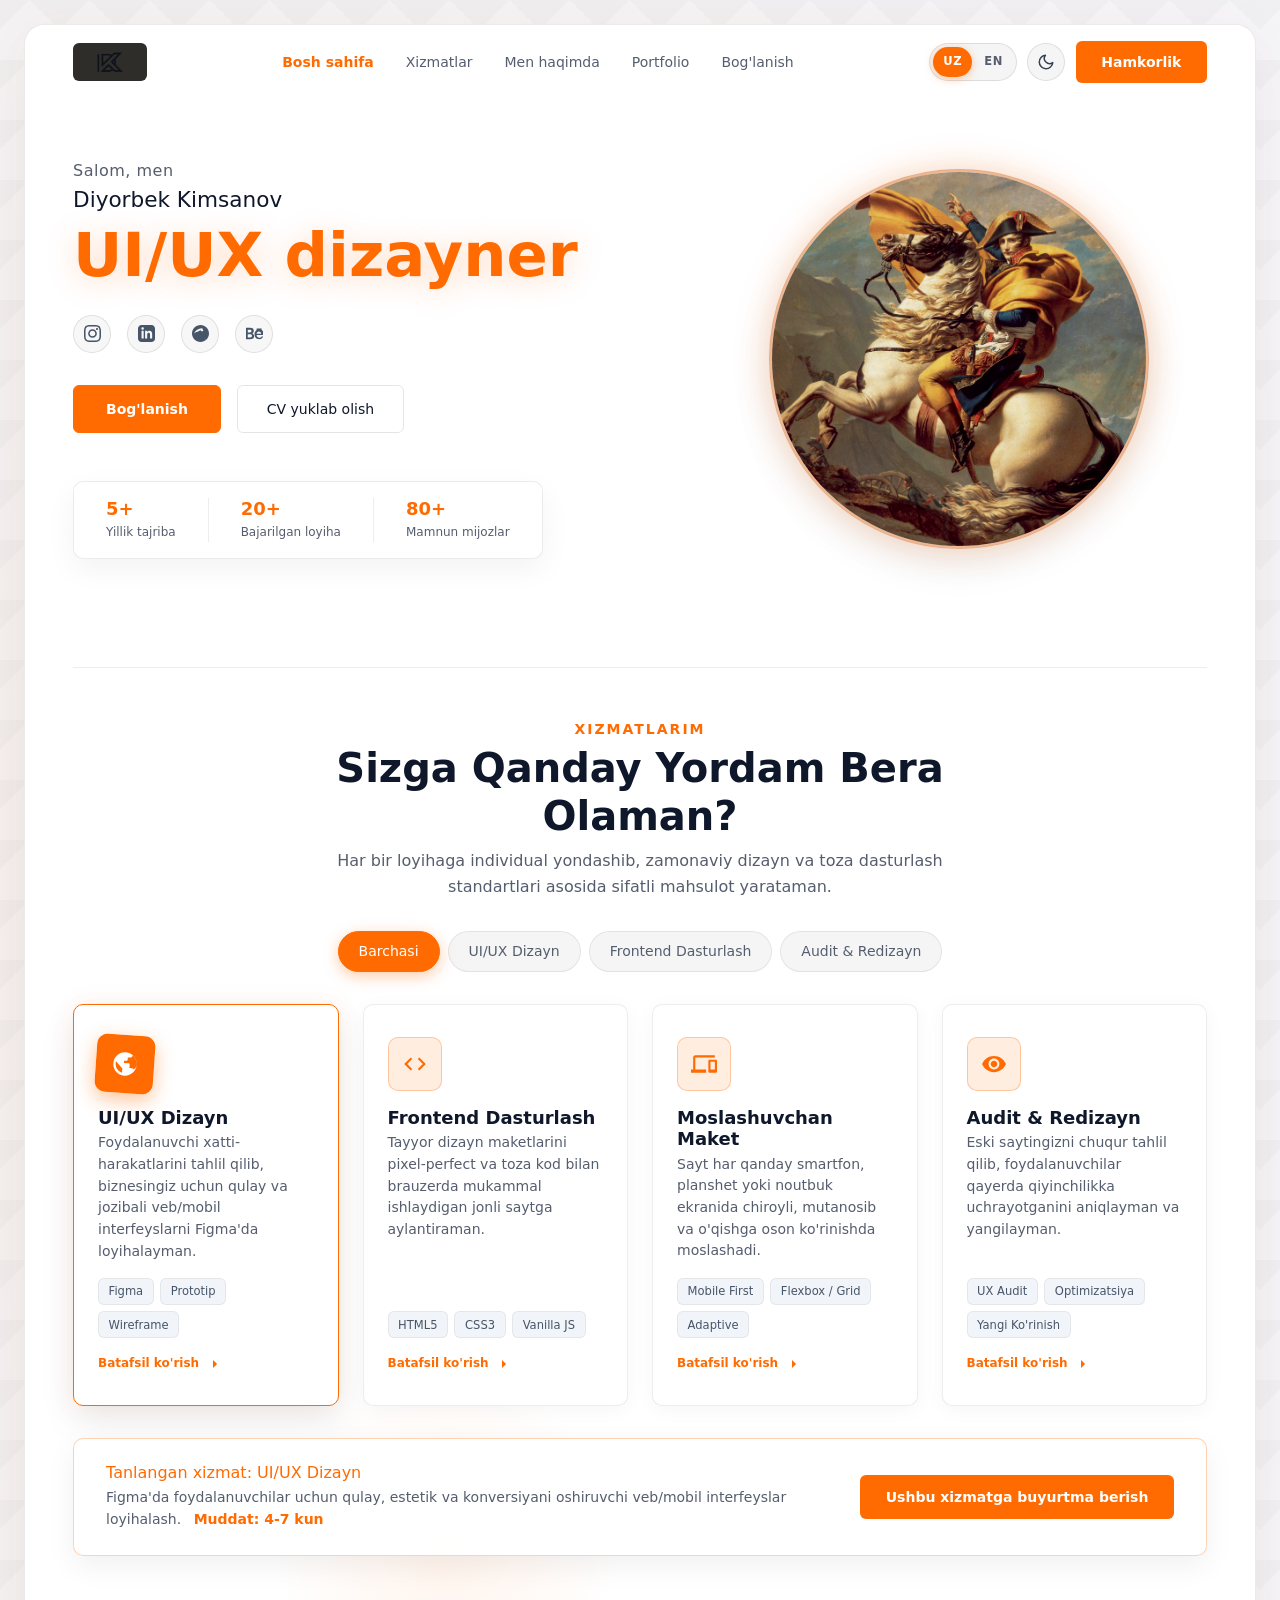
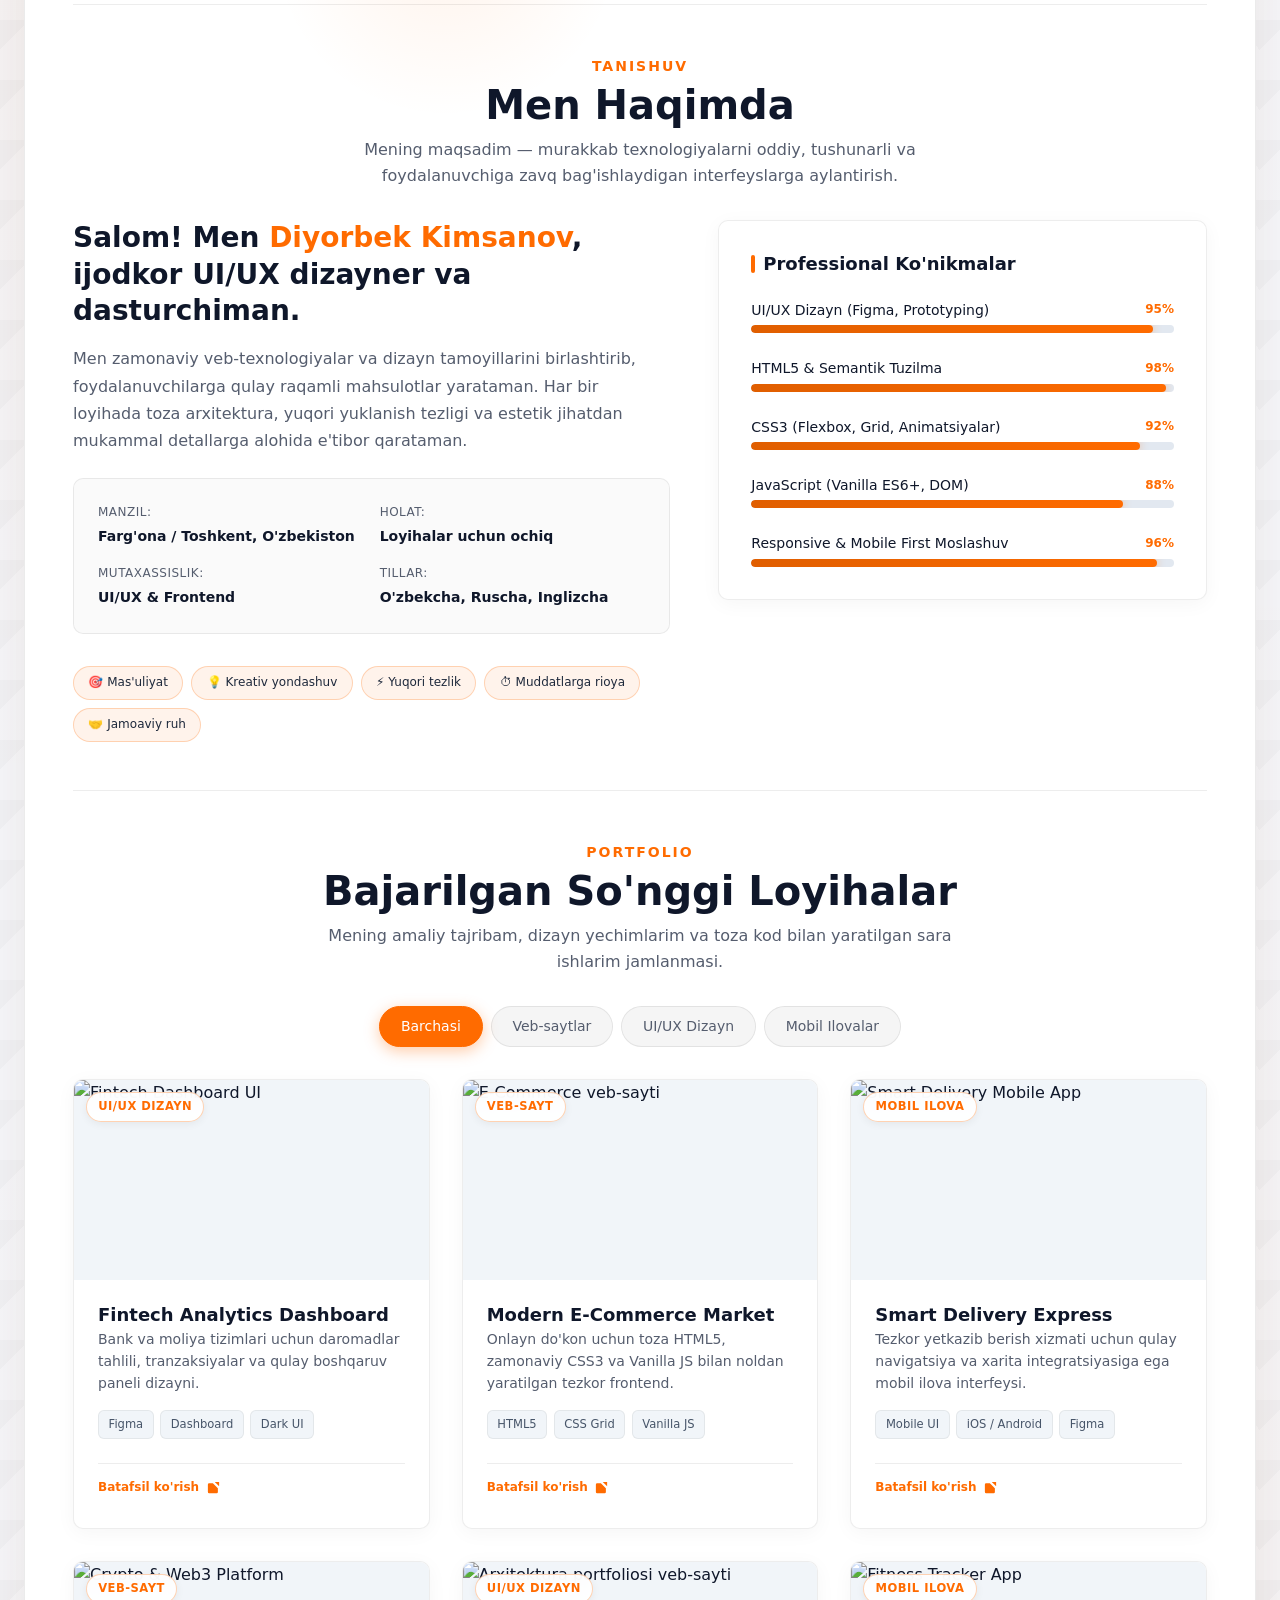
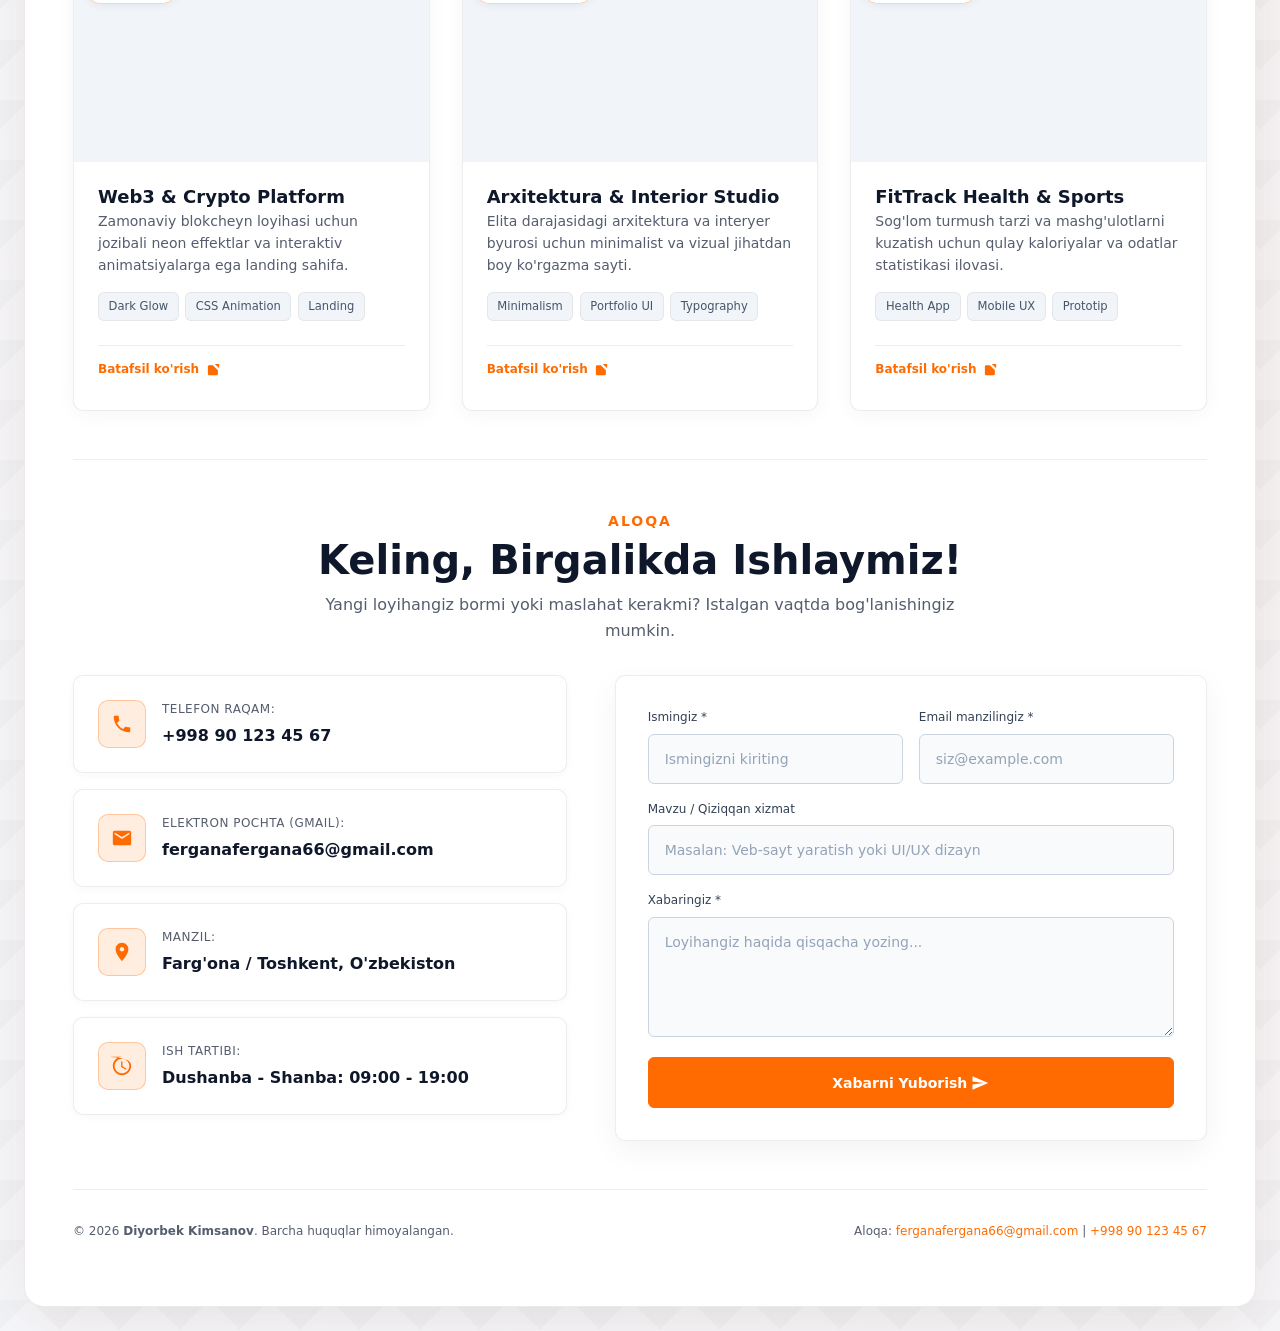
==== commit fe3cbd89: "Language switcher added" ====
--- a/index.html
+++ b/index.html
@@ -6,7 +6,7 @@
     <title>Portfolio - Kimsanov Diyorbek | UI/UX Dizayner</title>
     <!-- Sayt belgisi (Favicon) -->
     <link rel="icon" type="image/png" href="assets/images/favicon.png">
-    <!-- Mavzu miltillashining oldini olish (Anti-FOUC) -->
+    <!-- Mavzu va til miltillashining oldini olish (Anti-FOUC) -->
     <script>
         (function() {
             var savedTheme = localStorage.getItem('portfolio_theme');
@@ -16,6 +16,11 @@
             } else {
                 document.documentElement.setAttribute('data-theme', 'dark');
             }
+
+            var savedLang = localStorage.getItem('portfolio_lang');
+            if (savedLang) {
+                document.documentElement.setAttribute('lang', savedLang);
+            }
         })();
     </script>
     <!-- Yagona CSS kirish fayli (Qoidalarga binoan) -->
@@ -33,14 +38,20 @@
             </a>
 
             <nav class="nav-links">
-                <a href="#home" class="nav-link active">Bosh sahifa</a>
-                <a href="#services" class="nav-link">Xizmatlar</a>
-                <a href="#about" class="nav-link">Men haqimda</a>
-                <a href="#portfolio" class="nav-link">Portfolio</a>
-                <a href="#contact" class="nav-link">Bog'lanish</a>
+                <a href="#home" class="nav-link active" data-i18n="nav.home">Bosh sahifa</a>
+                <a href="#services" class="nav-link" data-i18n="nav.services">Xizmatlar</a>
+                <a href="#about" class="nav-link" data-i18n="nav.about">Men haqimda</a>
+                <a href="#portfolio" class="nav-link" data-i18n="nav.portfolio">Portfolio</a>
+                <a href="#contact" class="nav-link" data-i18n="nav.contact">Bog'lanish</a>
             </nav>
 
             <div class="header-actions">
+                <!-- Tilni almashtirish (Language Switcher) -->
+                <div class="lang-switcher" id="langSwitcher" role="group" aria-label="Tilni tanlash / Language selection">
+                    <button type="button" class="lang-btn active" data-lang="uz" aria-label="O'zbek tili">UZ</button>
+                    <button type="button" class="lang-btn" data-lang="en" aria-label="English">EN</button>
+                </div>
+
                 <button class="theme-toggle" id="themeToggleBtn" type="button" aria-label="Mavzuni almashtirish" title="Yorug' / Qorong'u rejim">
                     <!-- Quyosh belgisi (Qorong'i rejimda ko'rinadi) -->
                     <svg class="icon-sun" viewBox="0 0 24 24" aria-hidden="true">
@@ -59,7 +70,7 @@
                         <path d="M21 12.79A9 9 0 1 1 11.21 3 7 7 0 0 0 21 12.79z"></path>
                     </svg>
                 </button>
-                <button class="btn-nav" id="navHireBtn">Hamkorlik</button>
+                <button class="btn-nav" id="navHireBtn" data-i18n="nav.hire">Hamkorlik</button>
             </div>
         </header>
 
@@ -68,9 +79,9 @@
 
             <!-- Chap ustun: Matnlar va ma'lumotlar -->
             <div class="hero__content">
-                <p class="hero__greeting">Salom, men</p>
-                <h2 class="hero__name">Diyorbek Kimsanov</h2>
-                <h1 class="hero__title">UI/UX dizayner</h1>
+                <p class="hero__greeting" data-i18n="hero.greeting">Salom, men</p>
+                <h2 class="hero__name" data-i18n="hero.name">Diyorbek Kimsanov</h2>
+                <h1 class="hero__title" data-i18n="hero.title">UI/UX dizayner</h1>
 
                 <!-- Ijtimoiy tarmoqlar (Sof SVG ikonkalar) -->
                 <div class="hero__socials">
@@ -105,23 +116,23 @@
 
                 <!-- Tugmalar -->
                 <div class="hero__actions">
-                    <button class="btn-primary" id="hireMeBtn">Bog'lanish</button>
-                    <button class="btn-outline" id="downloadCvBtn">CV yuklab olish</button>
+                    <button class="btn-primary" id="hireMeBtn" data-i18n="hero.contactBtn">Bog'lanish</button>
+                    <button class="btn-outline" id="downloadCvBtn" data-i18n="hero.cvBtn">CV yuklab olish</button>
                 </div>
 
                 <!-- Statistika Card (Pastki qism) -->
                 <div class="stats-card">
                     <div class="stat-item">
-                        <span class="stat-number">5+</span>
-                        <span class="stat-label">Yillik tajriba</span>
+                        <span class="stat-number" data-i18n="hero.statExpNum">5+</span>
+                        <span class="stat-label" data-i18n="hero.statExpLabel">Yillik tajriba</span>
                     </div>
                     <div class="stat-item">
-                        <span class="stat-number">20+</span>
-                        <span class="stat-label">Bajarilgan loyiha</span>
+                        <span class="stat-number" data-i18n="hero.statProjNum">20+</span>
+                        <span class="stat-label" data-i18n="hero.statProjLabel">Bajarilgan loyiha</span>
                     </div>
                     <div class="stat-item">
-                        <span class="stat-number">80+</span>
-                        <span class="stat-label">Mamnun mijozlar</span>
+                        <span class="stat-number" data-i18n="hero.statClientsNum">80+</span>
+                        <span class="stat-label" data-i18n="hero.statClientsLabel">Mamnun mijozlar</span>
                     </div>
                 </div>
 
@@ -150,19 +161,19 @@
 
             <!-- Sarlavha qismi -->
             <div class="section-header">
-                <span class="section-subtitle">Xizmatlarim</span>
-                <h2 class="section-title">Sizga Qanday Yordam Bera Olaman?</h2>
-                <p class="section-desc">
+                <span class="section-subtitle" data-i18n="services.subtitle">Xizmatlarim</span>
+                <h2 class="section-title" data-i18n="services.title">Sizga Qanday Yordam Bera Olaman?</h2>
+                <p class="section-desc" data-i18n="services.desc">
                     Har bir loyihaga individual yondashib, zamonaviy dizayn va toza dasturlash standartlari asosida sifatli mahsulot yarataman.
                 </p>
             </div>
 
             <!-- Interaktiv Filtrlash Tugmalari -->
             <div class="services-filter">
-                <button class="filter-btn active" data-filter="all">Barchasi</button>
-                <button class="filter-btn" data-filter="design">UI/UX Dizayn</button>
-                <button class="filter-btn" data-filter="dev">Frontend Dasturlash</button>
-                <button class="filter-btn" data-filter="audit">Audit & Redizayn</button>
+                <button class="filter-btn active" data-filter="all" data-i18n="services.filterAll">Barchasi</button>
+                <button class="filter-btn" data-filter="design" data-i18n="services.filterDesign">UI/UX Dizayn</button>
+                <button class="filter-btn" data-filter="dev" data-i18n="services.filterDev">Frontend Dasturlash</button>
+                <button class="filter-btn" data-filter="audit" data-i18n="services.filterAudit">Audit & Redizayn</button>
             </div>
 
             <!-- Xizmatlar Kartochkalari Gridi -->
@@ -178,17 +189,17 @@
                             <path d="M12 2c-5.52 0-10 4.48-10 10s4.48 10 10 10 10-4.48 10-10-4.48-10-10-10zm-1 17.93c-3.95-.49-7-3.85-7-7.93 0-.62.08-1.21.21-1.79l5.79 5.79v3.93zm8.79-3.79c-.19-.48-.82-.92-1.79-.92h-2v-3c0-.55-.45-1-1-1h-4v-2h2c.55 0 1-.45 1-1v-2h2c1.1 0 2-.9 2-2v-.41c2.43 1.7 4 4.54 4 7.41 0 1.08-.2 2.11-.58 3.06z"/>
                         </svg>
                     </div>
-                    <h3 class="service-title">UI/UX Dizayn</h3>
-                    <p class="service-desc">
+                    <h3 class="service-title" data-i18n="services.card1Title">UI/UX Dizayn</h3>
+                    <p class="service-desc" data-i18n="services.card1Desc">
                         Foydalanuvchi xatti-harakatlarini tahlil qilib, biznesingiz uchun qulay va jozibali veb/mobil interfeyslarni Figma'da loyihalayman.
                     </p>
                     <div class="service-tags">
-                        <span class="service-tag">Figma</span>
-                        <span class="service-tag">Prototip</span>
-                        <span class="service-tag">Wireframe</span>
+                        <span class="service-tag" data-i18n="services.card1Tag1">Figma</span>
+                        <span class="service-tag" data-i18n="services.card1Tag2">Prototip</span>
+                        <span class="service-tag" data-i18n="services.card1Tag3">Wireframe</span>
                     </div>
                     <button class="service-action-btn">
-                        <span>Batafsil ko'rish</span>
+                        <span data-i18n="services.viewMore">Batafsil ko'rish</span>
                         <svg viewBox="0 0 24 24"><path d="M5 12h14M12 5l7 7-7 7"/></svg>
                     </button>
                 </div>
@@ -203,17 +214,17 @@
                             <path d="M9.4 16.6L4.8 12l4.6-4.6L8 6l-6 6 6 6 1.4-1.4zm5.2 0l4.6-4.6-4.6-4.6L16 6l6 6-6 6-1.4-1.4z"/>
                         </svg>
                     </div>
-                    <h3 class="service-title">Frontend Dasturlash</h3>
-                    <p class="service-desc">
+                    <h3 class="service-title" data-i18n="services.card2Title">Frontend Dasturlash</h3>
+                    <p class="service-desc" data-i18n="services.card2Desc">
                         Tayyor dizayn maketlarini pixel-perfect va toza kod bilan brauzerda mukammal ishlaydigan jonli saytga aylantiraman.
                     </p>
                     <div class="service-tags">
-                        <span class="service-tag">HTML5</span>
-                        <span class="service-tag">CSS3</span>
-                        <span class="service-tag">Vanilla JS</span>
+                        <span class="service-tag" data-i18n="services.card2Tag1">HTML5</span>
+                        <span class="service-tag" data-i18n="services.card2Tag2">CSS3</span>
+                        <span class="service-tag" data-i18n="services.card2Tag3">Vanilla JS</span>
                     </div>
                     <button class="service-action-btn">
-                        <span>Batafsil ko'rish</span>
+                        <span data-i18n="services.viewMore">Batafsil ko'rish</span>
                         <svg viewBox="0 0 24 24"><path d="M5 12h14M12 5l7 7-7 7"/></svg>
                     </button>
                 </div>
@@ -228,17 +239,17 @@
                             <path d="M4 6h18V4H4c-1.1 0-2 .9-2 2v11H0v3h14v-3H4V6zm19 2h-6c-.55 0-1 .45-1 1v10c0 .55.45 1 1 1h6c.55 0 1-.45 1-1V9c0-.55-.45-1-1-1zm-1 9h-4v-7h4v7z"/>
                         </svg>
                     </div>
-                    <h3 class="service-title">Moslashuvchan Maket</h3>
-                    <p class="service-desc">
+                    <h3 class="service-title" data-i18n="services.card3Title">Moslashuvchan Maket</h3>
+                    <p class="service-desc" data-i18n="services.card3Desc">
                         Sayt har qanday smartfon, planshet yoki noutbuk ekranida chiroyli, mutanosib va o'qishga oson ko'rinishda moslashadi.
                     </p>
                     <div class="service-tags">
-                        <span class="service-tag">Mobile First</span>
-                        <span class="service-tag">Flexbox / Grid</span>
-                        <span class="service-tag">Adaptive</span>
+                        <span class="service-tag" data-i18n="services.card3Tag1">Mobile First</span>
+                        <span class="service-tag" data-i18n="services.card3Tag2">Flexbox / Grid</span>
+                        <span class="service-tag" data-i18n="services.card3Tag3">Adaptive</span>
                     </div>
                     <button class="service-action-btn">
-                        <span>Batafsil ko'rish</span>
+                        <span data-i18n="services.viewMore">Batafsil ko'rish</span>
                         <svg viewBox="0 0 24 24"><path d="M5 12h14M12 5l7 7-7 7"/></svg>
                     </button>
                 </div>
@@ -253,17 +264,17 @@
                             <path d="M12 4.5C7 4.5 2.73 7.61 1 12c1.73 4.39 6 7.5 11 7.5s9.27-3.11 11-7.5c-1.73-4.39-6-7.5-11-7.5zM12 17c-2.76 0-5-2.24-5-5s2.24-5 5-5 5 2.24 5 5-2.24 5-5 5zm0-8c-1.66 0-3 1.34-3 3s1.34 3 3 3 3-1.34 3-3-1.34-3-3-3z"/>
                         </svg>
                     </div>
-                    <h3 class="service-title">Audit & Redizayn</h3>
-                    <p class="service-desc">
+                    <h3 class="service-title" data-i18n="services.card4Title">Audit & Redizayn</h3>
+                    <p class="service-desc" data-i18n="services.card4Desc">
                         Eski saytingizni chuqur tahlil qilib, foydalanuvchilar qayerda qiyinchilikka uchrayotganini aniqlayman va yangilayman.
                     </p>
                     <div class="service-tags">
-                        <span class="service-tag">UX Audit</span>
-                        <span class="service-tag">Optimizatsiya</span>
-                        <span class="service-tag">Yangi Ko'rinish</span>
+                        <span class="service-tag" data-i18n="services.card4Tag1">UX Audit</span>
+                        <span class="service-tag" data-i18n="services.card4Tag2">Optimizatsiya</span>
+                        <span class="service-tag" data-i18n="services.card4Tag3">Yangi Ko'rinish</span>
                     </div>
                     <button class="service-action-btn">
-                        <span>Batafsil ko'rish</span>
+                        <span data-i18n="services.viewMore">Batafsil ko'rish</span>
                         <svg viewBox="0 0 24 24"><path d="M5 12h14M12 5l7 7-7 7"/></svg>
                     </button>
                 </div>
@@ -276,7 +287,7 @@
                     <h4 id="detailTitle">Tanlangan xizmat: UI/UX Dizayn</h4>
                     <p id="detailDesc">Figma'da foydalanuvchilar uchun qulay, estetik va konversiyani oshiruvchi veb/mobil interfeyslar loyihalash. <strong id="detailTime" class="detail-time" style="margin-left: 8px;">Muddat: 4-7 kun</strong></p>
                 </div>
-                <button class="service-order-btn" id="orderServiceBtn">Ushbu xizmatga buyurtma berish</button>
+                <button class="service-order-btn" id="orderServiceBtn" data-i18n="services.orderBtn">Ushbu xizmatga buyurtma berish</button>
             </div>
 
         </section>
@@ -286,9 +297,9 @@
 
             <!-- Sarlavha qismi -->
             <div class="section-header">
-                <span class="section-subtitle">Tanishuv</span>
-                <h2 class="section-title">Men Haqimda</h2>
-                <p class="section-desc">
+                <span class="section-subtitle" data-i18n="about.subtitle">Tanishuv</span>
+                <h2 class="section-title" data-i18n="about.title">Men Haqimda</h2>
+                <p class="section-desc" data-i18n="about.desc">
                     Mening maqsadim — murakkab texnologiyalarni oddiy, tushunarli va foydalanuvchiga zavq bag'ishlaydigan interfeyslarga aylantirish.
                 </p>
             </div>
@@ -297,51 +308,51 @@
 
                 <!-- Chap ustun: Hikoya va qisqa ma'lumotlar -->
                 <div class="about-story">
-                    <h3 class="about-heading">
+                    <h3 class="about-heading" data-i18n-html="about.heading">
                         Salom! Men <span>Diyorbek Kimsanov</span>, ijodkor UI/UX dizayner va dasturchiman.
                     </h3>
-                    <p class="about-text">
+                    <p class="about-text" data-i18n="about.text">
                         Men zamonaviy veb-texnologiyalar va dizayn tamoyillarini birlashtirib, foydalanuvchilarga qulay raqamli mahsulotlar yarataman. Har bir loyihada toza arxitektura, yuqori yuklanish tezligi va estetik jihatdan mukammal detallarga alohida e'tibor qarataman.
                     </p>
 
                     <!-- Qisqa ma'lumotlar ro'yxati -->
                     <div class="about-info-list">
                         <div class="about-info-item">
-                            <span class="info-label">Manzil:</span>
-                            <span class="info-value">Toshkent, O'zbekiston</span>
+                            <span class="info-label" data-i18n="about.labelLocation">Manzil:</span>
+                            <span class="info-value" data-i18n="about.valLocation">Farg'ona / Toshkent, O'zbekiston</span>
                         </div>
                         <div class="about-info-item">
-                            <span class="info-label">Holat:</span>
-                            <span class="info-value highlight">Loyihalar uchun ochiq</span>
+                            <span class="info-label" data-i18n="about.labelStatus">Holat:</span>
+                            <span class="info-value highlight" data-i18n="about.valStatus">Loyihalar uchun ochiq</span>
                         </div>
                         <div class="about-info-item">
-                            <span class="info-label">Mutaxassislik:</span>
-                            <span class="info-value">UI/UX & Frontend</span>
+                            <span class="info-label" data-i18n="about.labelSpec">Mutaxassislik:</span>
+                            <span class="info-value" data-i18n="about.valSpec">UI/UX & Frontend</span>
                         </div>
                         <div class="about-info-item">
-                            <span class="info-label">Tillar:</span>
-                            <span class="info-value">O'zbekcha, Ruscha, Inglizcha</span>
+                            <span class="info-label" data-i18n="about.labelLangs">Tillar:</span>
+                            <span class="info-value" data-i18n="about.valLangs">O'zbekcha, Ruscha, Inglizcha</span>
                         </div>
                     </div>
 
                     <!-- Yumshoq ko'nikmalar (Soft Skills) -->
                     <div class="soft-skills">
-                        <span class="soft-skill-badge">🎯 Mas'uliyat</span>
-                        <span class="soft-skill-badge">💡 Kreativ yondashuv</span>
-                        <span class="soft-skill-badge">⚡️ Yuqori tezlik</span>
-                        <span class="soft-skill-badge">⏱ Muddatlarga rioya</span>
-                        <span class="soft-skill-badge">🤝 Jamoaviy ruh</span>
+                        <span class="soft-skill-badge" data-i18n="about.soft1">🎯 Mas'uliyat</span>
+                        <span class="soft-skill-badge" data-i18n="about.soft2">💡 Kreativ yondashuv</span>
+                        <span class="soft-skill-badge" data-i18n="about.soft3">⚡️ Yuqori tezlik</span>
+                        <span class="soft-skill-badge" data-i18n="about.soft4">⏱ Muddatlarga rioya</span>
+                        <span class="soft-skill-badge" data-i18n="about.soft5">🤝 Jamoaviy ruh</span>
                     </div>
                 </div>
 
                 <!-- O'ng ustun: Professional ko'nikmalar (Skills bar) -->
                 <div class="about-skills-card">
-                    <h4 class="skills-card-title">Professional Ko'nikmalar</h4>
+                    <h4 class="skills-card-title" data-i18n="about.skillsTitle">Professional Ko'nikmalar</h4>
 
                     <!-- Skill 1 -->
                     <div class="skill-item">
                         <div class="skill-header">
-                            <span class="skill-name">UI/UX Dizayn (Figma, Prototyping)</span>
+                            <span class="skill-name" data-i18n="about.skill1">UI/UX Dizayn (Figma, Prototyping)</span>
                             <span class="skill-percent">95%</span>
                         </div>
                         <div class="skill-bar-bg">
@@ -352,7 +363,7 @@
                     <!-- Skill 2 -->
                     <div class="skill-item">
                         <div class="skill-header">
-                            <span class="skill-name">HTML5 & Semantik Tuzilma</span>
+                            <span class="skill-name" data-i18n="about.skill2">HTML5 & Semantik Tuzilma</span>
                             <span class="skill-percent">98%</span>
                         </div>
                         <div class="skill-bar-bg">
@@ -363,7 +374,7 @@
                     <!-- Skill 3 -->
                     <div class="skill-item">
                         <div class="skill-header">
-                            <span class="skill-name">CSS3 (Flexbox, Grid, Animatsiyalar)</span>
+                            <span class="skill-name" data-i18n="about.skill3">CSS3 (Flexbox, Grid, Animatsiyalar)</span>
                             <span class="skill-percent">92%</span>
                         </div>
                         <div class="skill-bar-bg">
@@ -374,7 +385,7 @@
                     <!-- Skill 4 -->
                     <div class="skill-item">
                         <div class="skill-header">
-                            <span class="skill-name">JavaScript (Vanilla ES6+, DOM)</span>
+                            <span class="skill-name" data-i18n="about.skill4">JavaScript (Vanilla ES6+, DOM)</span>
                             <span class="skill-percent">88%</span>
                         </div>
                         <div class="skill-bar-bg">
@@ -385,7 +396,7 @@
                     <!-- Skill 5 -->
                     <div class="skill-item">
                         <div class="skill-header">
-                            <span class="skill-name">Responsive & Mobile First Moslashuv</span>
+                            <span class="skill-name" data-i18n="about.skill5">Responsive & Mobile First Moslashuv</span>
                             <span class="skill-percent">96%</span>
                         </div>
                         <div class="skill-bar-bg">
@@ -404,19 +415,19 @@
 
             <!-- Sarlavha qismi -->
             <div class="section-header">
-                <span class="section-subtitle">Portfolio</span>
-                <h2 class="section-title">Bajarilgan So'nggi Loyihalar</h2>
-                <p class="section-desc">
+                <span class="section-subtitle" data-i18n="portfolio.subtitle">Portfolio</span>
+                <h2 class="section-title" data-i18n="portfolio.title">Bajarilgan So'nggi Loyihalar</h2>
+                <p class="section-desc" data-i18n="portfolio.desc">
                     Mening amaliy tajribam, dizayn yechimlarim va toza kod bilan yaratilgan sara ishlarim jamlanmasi.
                 </p>
             </div>
 
             <!-- Interaktiv Loyihalar Filtri -->
             <div class="portfolio-filter">
-                <button class="portfolio-filter-btn active" data-pfilter="all">Barchasi</button>
-                <button class="portfolio-filter-btn" data-pfilter="web">Veb-saytlar</button>
-                <button class="portfolio-filter-btn" data-pfilter="ui">UI/UX Dizayn</button>
-                <button class="portfolio-filter-btn" data-pfilter="mobile">Mobil Ilovalar</button>
+                <button class="portfolio-filter-btn active" data-pfilter="all" data-i18n="portfolio.filterAll">Barchasi</button>
+                <button class="portfolio-filter-btn" data-pfilter="web" data-i18n="portfolio.filterWeb">Veb-saytlar</button>
+                <button class="portfolio-filter-btn" data-pfilter="ui" data-i18n="portfolio.filterUi">UI/UX Dizayn</button>
+                <button class="portfolio-filter-btn" data-pfilter="mobile" data-i18n="portfolio.filterMobile">Mobil Ilovalar</button>
             </div>
 
             <!-- Loyihalar Gridi -->
@@ -425,7 +436,7 @@
                 <!-- 1-Loyiha: Fintech Dashboard -->
                 <div class="project-card" data-pcategory="ui">
                     <div class="project-img-wrapper">
-                        <span class="project-badge">UI/UX Dizayn</span>
+                        <span class="project-badge" data-i18n="portfolio.proj1Badge">UI/UX Dizayn</span>
                         <img 
                             src="https://images.unsplash.com/photo-1551288049-bebda4e38f71?q=80&w=700&auto=format&fit=crop" 
                             alt="Fintech Dashboard UI" 
@@ -433,8 +444,8 @@
                         >
                     </div>
                     <div class="project-content">
-                        <h3 class="project-title">Fintech Analytics Dashboard</h3>
-                        <p class="project-desc">
+                        <h3 class="project-title" data-i18n="portfolio.proj1Title">Fintech Analytics Dashboard</h3>
+                        <p class="project-desc" data-i18n="portfolio.proj1Desc">
                             Bank va moliya tizimlari uchun daromadlar tahlili, tranzaksiyalar va qulay boshqaruv paneli dizayni.
                         </p>
                         <div class="project-tags">
@@ -444,7 +455,7 @@
                         </div>
                         <div class="project-links">
                             <button class="project-link-btn" data-project-name="Fintech Analytics Dashboard">
-                                <span>Batafsil ko'rish</span>
+                                <span data-i18n="portfolio.viewProject">Batafsil ko'rish</span>
                                 <svg viewBox="0 0 24 24"><path d="M14 3h7v7M10 14L21 3M19 13v6a2 2 0 01-2 2H5a2 2 0 01-2-2V7a2 2 0 012-2h6"/></svg>
                             </button>
                         </div>
@@ -454,7 +465,7 @@
                 <!-- 2-Loyiha: E-Commerce Store -->
                 <div class="project-card" data-pcategory="web">
                     <div class="project-img-wrapper">
-                        <span class="project-badge">Veb-sayt</span>
+                        <span class="project-badge" data-i18n="portfolio.proj2Badge">Veb-sayt</span>
                         <img 
                             src="https://images.unsplash.com/photo-1460925895917-afdab827c52f?q=80&w=700&auto=format&fit=crop" 
                             alt="E-Commerce veb-sayti" 
@@ -462,8 +473,8 @@
                         >
                     </div>
                     <div class="project-content">
-                        <h3 class="project-title">Modern E-Commerce Market</h3>
-                        <p class="project-desc">
+                        <h3 class="project-title" data-i18n="portfolio.proj2Title">Modern E-Commerce Market</h3>
+                        <p class="project-desc" data-i18n="portfolio.proj2Desc">
                             Onlayn do'kon uchun toza HTML5, zamonaviy CSS3 va Vanilla JS bilan noldan yaratilgan tezkor frontend.
                         </p>
                         <div class="project-tags">
@@ -473,7 +484,7 @@
                         </div>
                         <div class="project-links">
                             <button class="project-link-btn" data-project-name="Modern E-Commerce Market">
-                                <span>Batafsil ko'rish</span>
+                                <span data-i18n="portfolio.viewProject">Batafsil ko'rish</span>
                                 <svg viewBox="0 0 24 24"><path d="M14 3h7v7M10 14L21 3M19 13v6a2 2 0 01-2 2H5a2 2 0 01-2-2V7a2 2 0 012-2h6"/></svg>
                             </button>
                         </div>
@@ -483,7 +494,7 @@
                 <!-- 3-Loyiha: Mobile Delivery App -->
                 <div class="project-card" data-pcategory="mobile">
                     <div class="project-img-wrapper">
-                        <span class="project-badge">Mobil Ilova</span>
+                        <span class="project-badge" data-i18n="portfolio.proj3Badge">Mobil Ilova</span>
                         <img 
                             src="https://images.unsplash.com/photo-1512941937669-90a1b58e7e9c?q=80&w=700&auto=format&fit=crop" 
                             alt="Smart Delivery Mobile App" 
@@ -491,8 +502,8 @@
                         >
                     </div>
                     <div class="project-content">
-                        <h3 class="project-title">Smart Delivery Express</h3>
-                        <p class="project-desc">
+                        <h3 class="project-title" data-i18n="portfolio.proj3Title">Smart Delivery Express</h3>
+                        <p class="project-desc" data-i18n="portfolio.proj3Desc">
                             Tezkor yetkazib berish xizmati uchun qulay navigatsiya va xarita integratsiyasiga ega mobil ilova interfeysi.
                         </p>
                         <div class="project-tags">
@@ -502,7 +513,7 @@
                         </div>
                         <div class="project-links">
                             <button class="project-link-btn" data-project-name="Smart Delivery Express">
-                                <span>Batafsil ko'rish</span>
+                                <span data-i18n="portfolio.viewProject">Batafsil ko'rish</span>
                                 <svg viewBox="0 0 24 24"><path d="M14 3h7v7M10 14L21 3M19 13v6a2 2 0 01-2 2H5a2 2 0 01-2-2V7a2 2 0 012-2h6"/></svg>
                             </button>
                         </div>
@@ -512,7 +523,7 @@
                 <!-- 4-Loyiha: Crypto Landing Page -->
                 <div class="project-card" data-pcategory="web">
                     <div class="project-img-wrapper">
-                        <span class="project-badge">Veb-sayt</span>
+                        <span class="project-badge" data-i18n="portfolio.proj4Badge">Veb-sayt</span>
                         <img 
                             src="https://images.unsplash.com/photo-1639762681485-074b7f938ba0?q=80&w=700&auto=format&fit=crop" 
                             alt="Crypto & Web3 Platform" 
@@ -520,8 +531,8 @@
                         >
                     </div>
                     <div class="project-content">
-                        <h3 class="project-title">Web3 & Crypto Platform</h3>
-                        <p class="project-desc">
+                        <h3 class="project-title" data-i18n="portfolio.proj4Title">Web3 & Crypto Platform</h3>
+                        <p class="project-desc" data-i18n="portfolio.proj4Desc">
                             Zamonaviy blokcheyn loyihasi uchun jozibali neon effektlar va interaktiv animatsiyalarga ega landing sahifa.
                         </p>
                         <div class="project-tags">
@@ -531,7 +542,7 @@
                         </div>
                         <div class="project-links">
                             <button class="project-link-btn" data-project-name="Web3 & Crypto Platform">
-                                <span>Batafsil ko'rish</span>
+                                <span data-i18n="portfolio.viewProject">Batafsil ko'rish</span>
                                 <svg viewBox="0 0 24 24"><path d="M14 3h7v7M10 14L21 3M19 13v6a2 2 0 01-2 2H5a2 2 0 01-2-2V7a2 2 0 012-2h6"/></svg>
                             </button>
                         </div>
@@ -541,7 +552,7 @@
                 <!-- 5-Loyiha: Architecture & Interior -->
                 <div class="project-card" data-pcategory="ui">
                     <div class="project-img-wrapper">
-                        <span class="project-badge">UI/UX Dizayn</span>
+                        <span class="project-badge" data-i18n="portfolio.proj5Badge">UI/UX Dizayn</span>
                         <img 
                             src="https://images.unsplash.com/photo-1600585154340-be6161a56a0c?q=80&w=700&auto=format&fit=crop" 
                             alt="Arxitektura portfoliosi veb-sayti" 
@@ -549,8 +560,8 @@
                         >
                     </div>
                     <div class="project-content">
-                        <h3 class="project-title">Arxitektura & Interior Studio</h3>
-                        <p class="project-desc">
+                        <h3 class="project-title" data-i18n="portfolio.proj5Title">Arxitektura & Interior Studio</h3>
+                        <p class="project-desc" data-i18n="portfolio.proj5Desc">
                             Elita darajasidagi arxitektura va interyer byurosi uchun minimalist va vizual jihatdan boy ko'rgazma sayti.
                         </p>
                         <div class="project-tags">
@@ -560,7 +571,7 @@
                         </div>
                         <div class="project-links">
                             <button class="project-link-btn" data-project-name="Arxitektura & Interior Studio">
-                                <span>Batafsil ko'rish</span>
+                                <span data-i18n="portfolio.viewProject">Batafsil ko'rish</span>
                                 <svg viewBox="0 0 24 24"><path d="M14 3h7v7M10 14L21 3M19 13v6a2 2 0 01-2 2H5a2 2 0 01-2-2V7a2 2 0 012-2h6"/></svg>
                             </button>
                         </div>
@@ -570,7 +581,7 @@
                 <!-- 6-Loyiha: FitTrack Mobile App -->
                 <div class="project-card" data-pcategory="mobile">
                     <div class="project-img-wrapper">
-                        <span class="project-badge">Mobil Ilova</span>
+                        <span class="project-badge" data-i18n="portfolio.proj6Badge">Mobil Ilova</span>
                         <img 
                             src="https://images.unsplash.com/photo-1461896836934-ffe607ba8211?q=80&w=700&auto=format&fit=crop" 
                             alt="Fitness Tracker App" 
@@ -578,8 +589,8 @@
                         >
                     </div>
                     <div class="project-content">
-                        <h3 class="project-title">FitTrack Health & Sports</h3>
-                        <p class="project-desc">
+                        <h3 class="project-title" data-i18n="portfolio.proj6Title">FitTrack Health & Sports</h3>
+                        <p class="project-desc" data-i18n="portfolio.proj6Desc">
                             Sog'lom turmush tarzi va mashg'ulotlarni kuzatish uchun qulay kaloriyalar va odatlar statistikasi ilovasi.
                         </p>
                         <div class="project-tags">
@@ -589,7 +600,7 @@
                         </div>
                         <div class="project-links">
                             <button class="project-link-btn" data-project-name="FitTrack Health & Sports">
-                                <span>Batafsil ko'rish</span>
+                                <span data-i18n="portfolio.viewProject">Batafsil ko'rish</span>
                                 <svg viewBox="0 0 24 24"><path d="M14 3h7v7M10 14L21 3M19 13v6a2 2 0 01-2 2H5a2 2 0 01-2-2V7a2 2 0 012-2h6"/></svg>
                             </button>
                         </div>
@@ -605,9 +616,9 @@
 
             <!-- Sarlavha qismi -->
             <div class="section-header">
-                <span class="section-subtitle">Aloqa</span>
-                <h2 class="section-title">Keling, Birgalikda Ishlaymiz!</h2>
-                <p class="section-desc">
+                <span class="section-subtitle" data-i18n="contact.subtitle">Aloqa</span>
+                <h2 class="section-title" data-i18n="contact.title">Keling, Birgalikda Ishlaymiz!</h2>
+                <p class="section-desc" data-i18n="contact.desc">
                     Yangi loyihangiz bormi yoki maslahat kerakmi? Istalgan vaqtda bog'lanishingiz mumkin.
                 </p>
             </div>
@@ -625,7 +636,7 @@
                             </svg>
                         </div>
                         <div class="contact-card-content">
-                            <span class="contact-card-label">Telefon raqam:</span>
+                            <span class="contact-card-label" data-i18n="contact.labelPhone">Telefon raqam:</span>
                             <span class="contact-card-val">+998 90 123 45 67</span>
                         </div>
                     </a>
@@ -638,7 +649,7 @@
                             </svg>
                         </div>
                         <div class="contact-card-content">
-                            <span class="contact-card-label">Elektron pochta (Gmail):</span>
+                            <span class="contact-card-label" data-i18n="contact.labelEmail">Elektron pochta (Gmail):</span>
                             <span class="contact-card-val">ferganafergana66@gmail.com</span>
                         </div>
                     </a>
@@ -651,8 +662,8 @@
                             </svg>
                         </div>
                         <div class="contact-card-content">
-                            <span class="contact-card-label">Manzil:</span>
-                            <span class="contact-card-val">Farg'ona / Toshkent, O'zbekiston</span>
+                            <span class="contact-card-label" data-i18n="contact.labelLocation">Manzil:</span>
+                            <span class="contact-card-val" data-i18n="contact.valLocation">Farg'ona / Toshkent, O'zbekiston</span>
                         </div>
                     </div>
 
@@ -664,8 +675,8 @@
                             </svg>
                         </div>
                         <div class="contact-card-content">
-                            <span class="contact-card-label">Ish tartibi:</span>
-                            <span class="contact-card-val">Dushanba - Shanba: 09:00 - 19:00</span>
+                            <span class="contact-card-label" data-i18n="contact.labelHours">Ish tartibi:</span>
+                            <span class="contact-card-val" data-i18n="contact.valHours">Dushanba - Shanba: 09:00 - 19:00</span>
                         </div>
                     </div>
 
@@ -676,27 +687,27 @@
                     <form id="contactForm">
                         <div class="form-row">
                             <div class="form-group">
-                                <label class="form-label" for="userName">Ismingiz *</label>
-                                <input type="text" id="userName" name="name" class="form-input" placeholder="Ismingizni kiriting" required>
+                                <label class="form-label" for="userName" data-i18n="contact.formNameLabel">Ismingiz *</label>
+                                <input type="text" id="userName" name="name" class="form-input" data-i18n-placeholder="contact.formNamePlaceholder" placeholder="Ismingizni kiriting" required>
                             </div>
                             <div class="form-group">
-                                <label class="form-label" for="userEmail">Email manzilingiz *</label>
-                                <input type="email" id="userEmail" name="email" class="form-input" placeholder="siz@example.com" required>
+                                <label class="form-label" for="userEmail" data-i18n="contact.formEmailLabel">Email manzilingiz *</label>
+                                <input type="email" id="userEmail" name="email" class="form-input" data-i18n-placeholder="contact.formEmailPlaceholder" placeholder="siz@example.com" required>
                             </div>
                         </div>
 
                         <div class="form-group">
-                            <label class="form-label" for="userSubject">Mavzu / Qiziqqan xizmat</label>
-                            <input type="text" id="userSubject" name="subject" class="form-input" placeholder="Masalan: Veb-sayt yaratish yoki UI/UX dizayn">
+                            <label class="form-label" for="userSubject" data-i18n="contact.formSubjectLabel">Mavzu / Qiziqqan xizmat</label>
+                            <input type="text" id="userSubject" name="subject" class="form-input" data-i18n-placeholder="contact.formSubjectPlaceholder" placeholder="Masalan: Veb-sayt yaratish yoki UI/UX dizayn">
                         </div>
 
                         <div class="form-group">
-                            <label class="form-label" for="userMessage">Xabaringiz *</label>
-                            <textarea id="userMessage" name="message" class="form-textarea" placeholder="Loyihangiz haqida qisqacha yozing..." required></textarea>
+                            <label class="form-label" for="userMessage" data-i18n="contact.formMsgLabel">Xabaringiz *</label>
+                            <textarea id="userMessage" name="message" class="form-textarea" data-i18n-placeholder="contact.formMsgPlaceholder" placeholder="Loyihangiz haqida qisqacha yozing..." required></textarea>
                         </div>
 
                         <button type="submit" class="form-submit-btn" id="sendMsgBtn">
-                            <span>Xabarni Yuborish</span>
+                            <span data-i18n="contact.formSubmitBtn">Xabarni Yuborish</span>
                             <svg viewBox="0 0 24 24"><path d="M2.01 21L23 12 2.01 3 2 10l15 2-15 2z"/></svg>
                         </button>
                     </form>
@@ -706,8 +717,8 @@
 
             <!-- Pastki Footer qismi -->
             <footer class="footer-bottom">
-                <p>© 2026 <strong>Diyorbek Kimsanov</strong>. Barcha huquqlar himoyalangan.</p>
-                <p>Aloqa: <a href="mailto:ferganafergana66@gmail.com">ferganafergana66@gmail.com</a> | <a href="tel:+998901234567">+998 90 123 45 67</a></p>
+                <p data-i18n-html="footer.copyright">© 2026 <strong>Diyorbek Kimsanov</strong>. Barcha huquqlar himoyalangan.</p>
+                <p><span data-i18n="footer.contact">Aloqa:</span> <a href="mailto:ferganafergana66@gmail.com">ferganafergana66@gmail.com</a> | <a href="tel:+998901234567">+998 90 123 45 67</a></p>
             </footer>
 
         </section>
@@ -728,16 +739,18 @@
             </div>
 
             <!-- Matnlar -->
-            <h3 class="modal-title">Rahmat, <span id="modalSenderName">Do'stim</span>!</h3>
+            <h3 class="modal-title"><span data-i18n="modal.titlePrefix">Rahmat,</span> <span id="modalSenderName">Do'stim</span>!</h3>
             <p class="modal-text">
-                Xabaringiz muvaffaqiyatli qabul qilindi. Tez orada <strong class="modal-email-preview" id="modalSenderEmail">pochtangiz</strong> orqali siz bilan aloqaga chiqaman.
+                <span data-i18n="modal.text1">Xabaringiz muvaffaqiyatli qabul qilindi. Tez orada</span> <strong class="modal-email-preview" id="modalSenderEmail">pochtangiz</strong> <span data-i18n="modal.text2">orqali siz bilan aloqaga chiqaman.</span>
             </p>
 
             <!-- Yopish tugmasi -->
-            <button class="modal-btn" id="modalOkBtn">Tushunarli</button>
+            <button class="modal-btn" id="modalOkBtn" data-i18n="modal.okBtn">Tushunarli</button>
         </div>
     </div>
 
+    <!-- Tarjima ma'lumotlari -->
+    <script src="js/translations.js" defer></script>
     <!-- Asosiy JS fayl (Qoidalarga binoan) -->
     <script src="js/main.js" defer></script>
 </body>
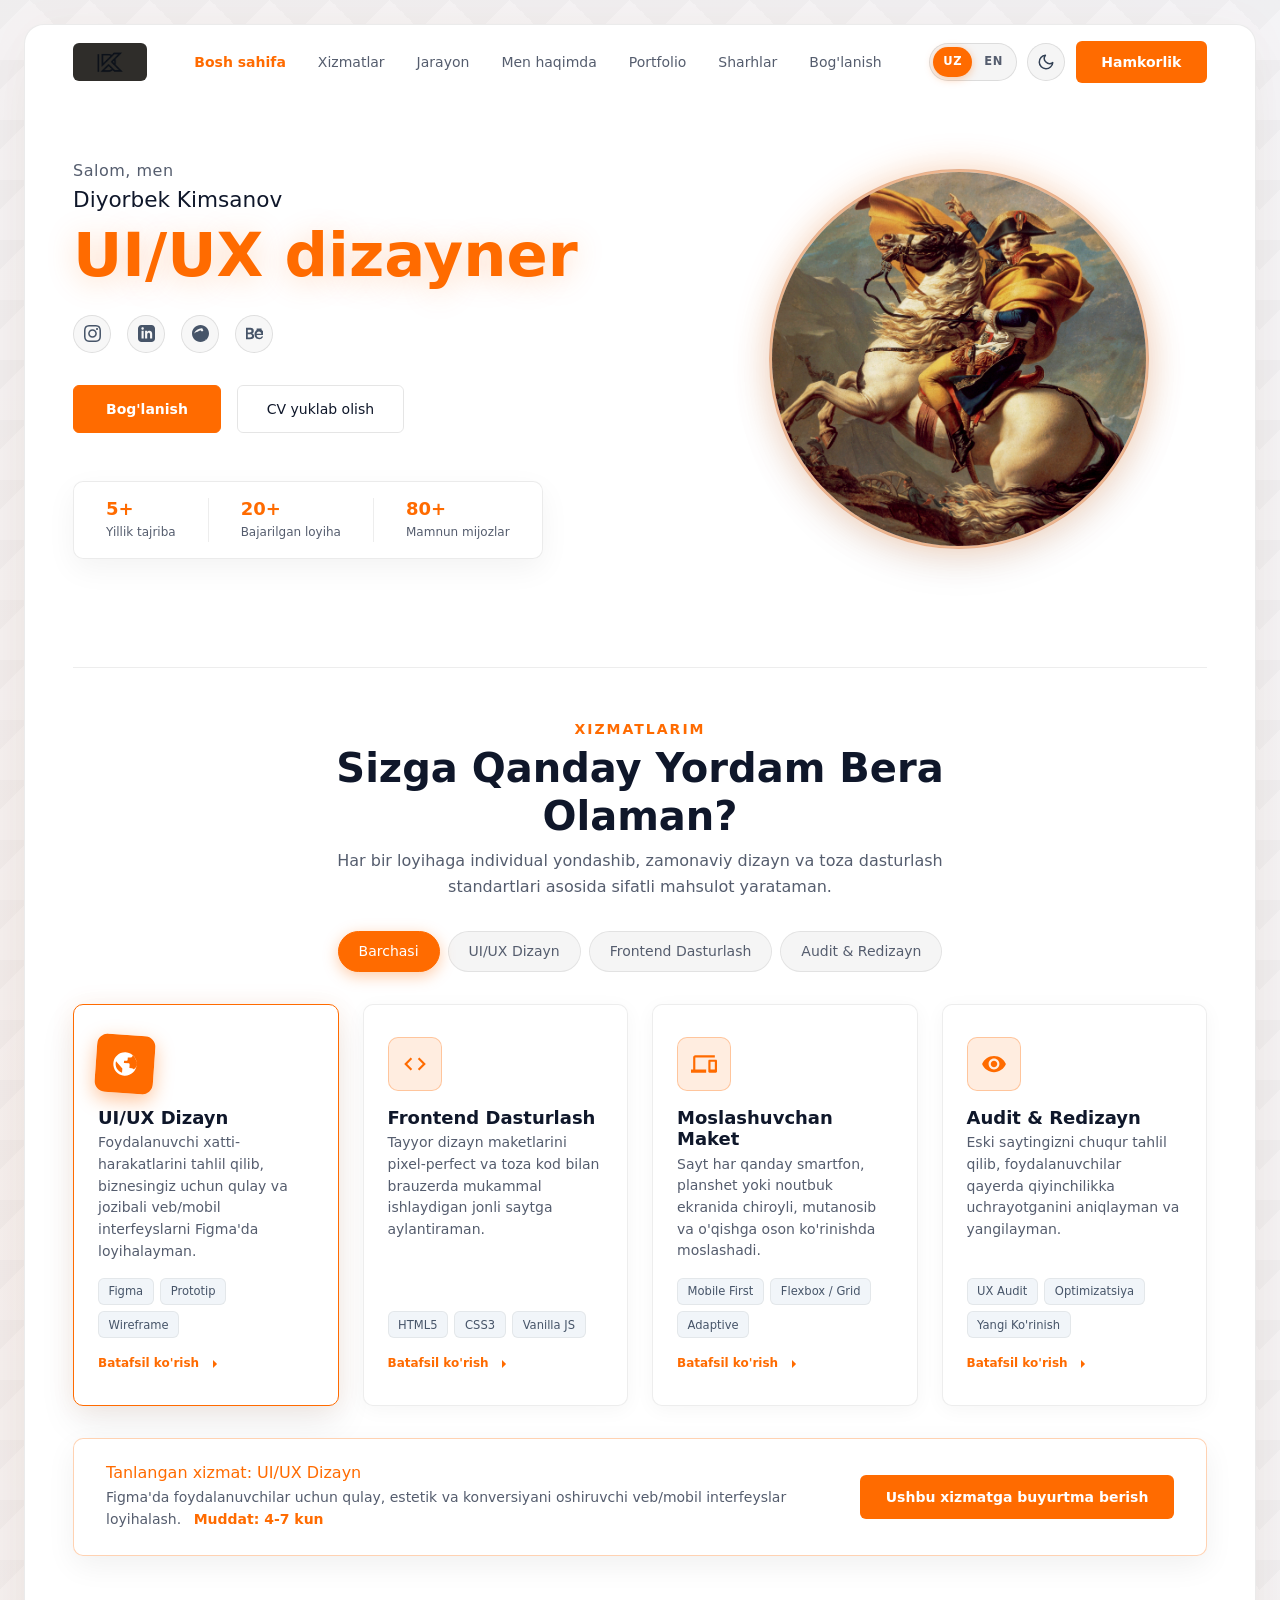
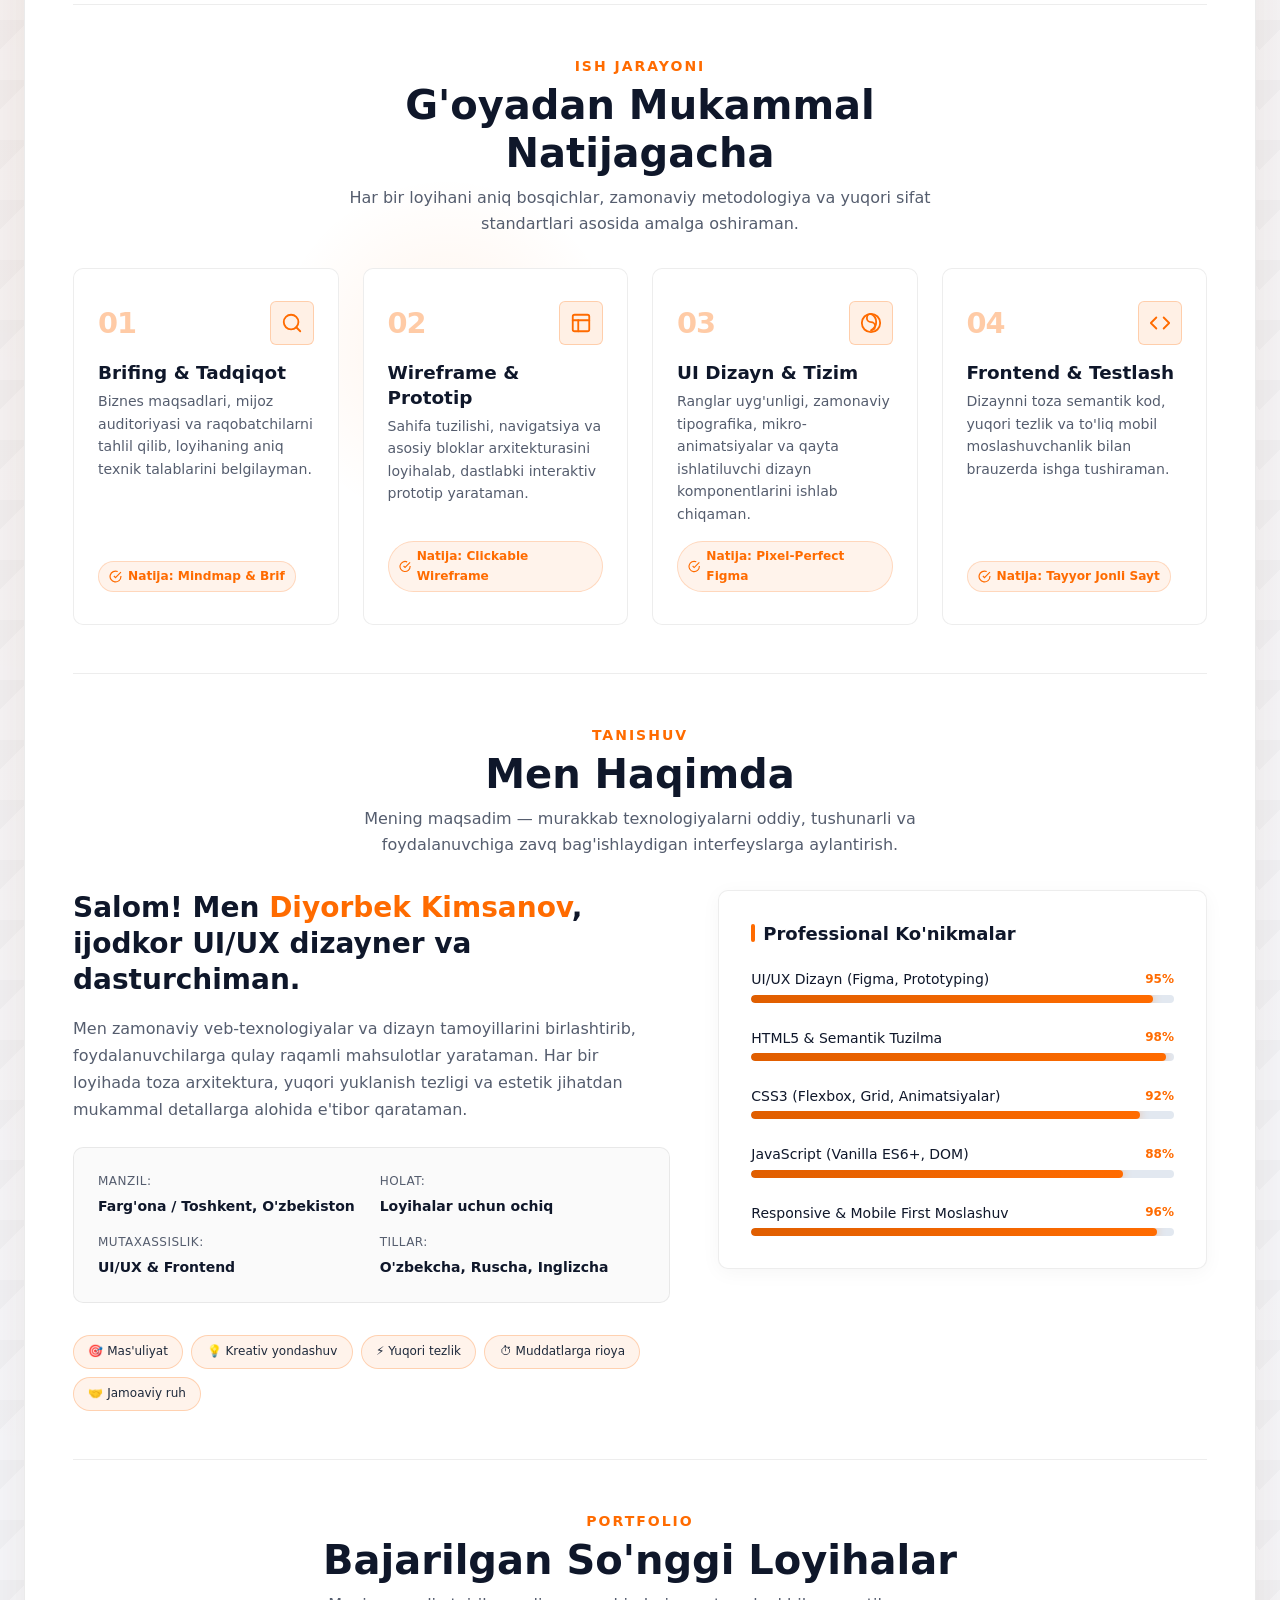
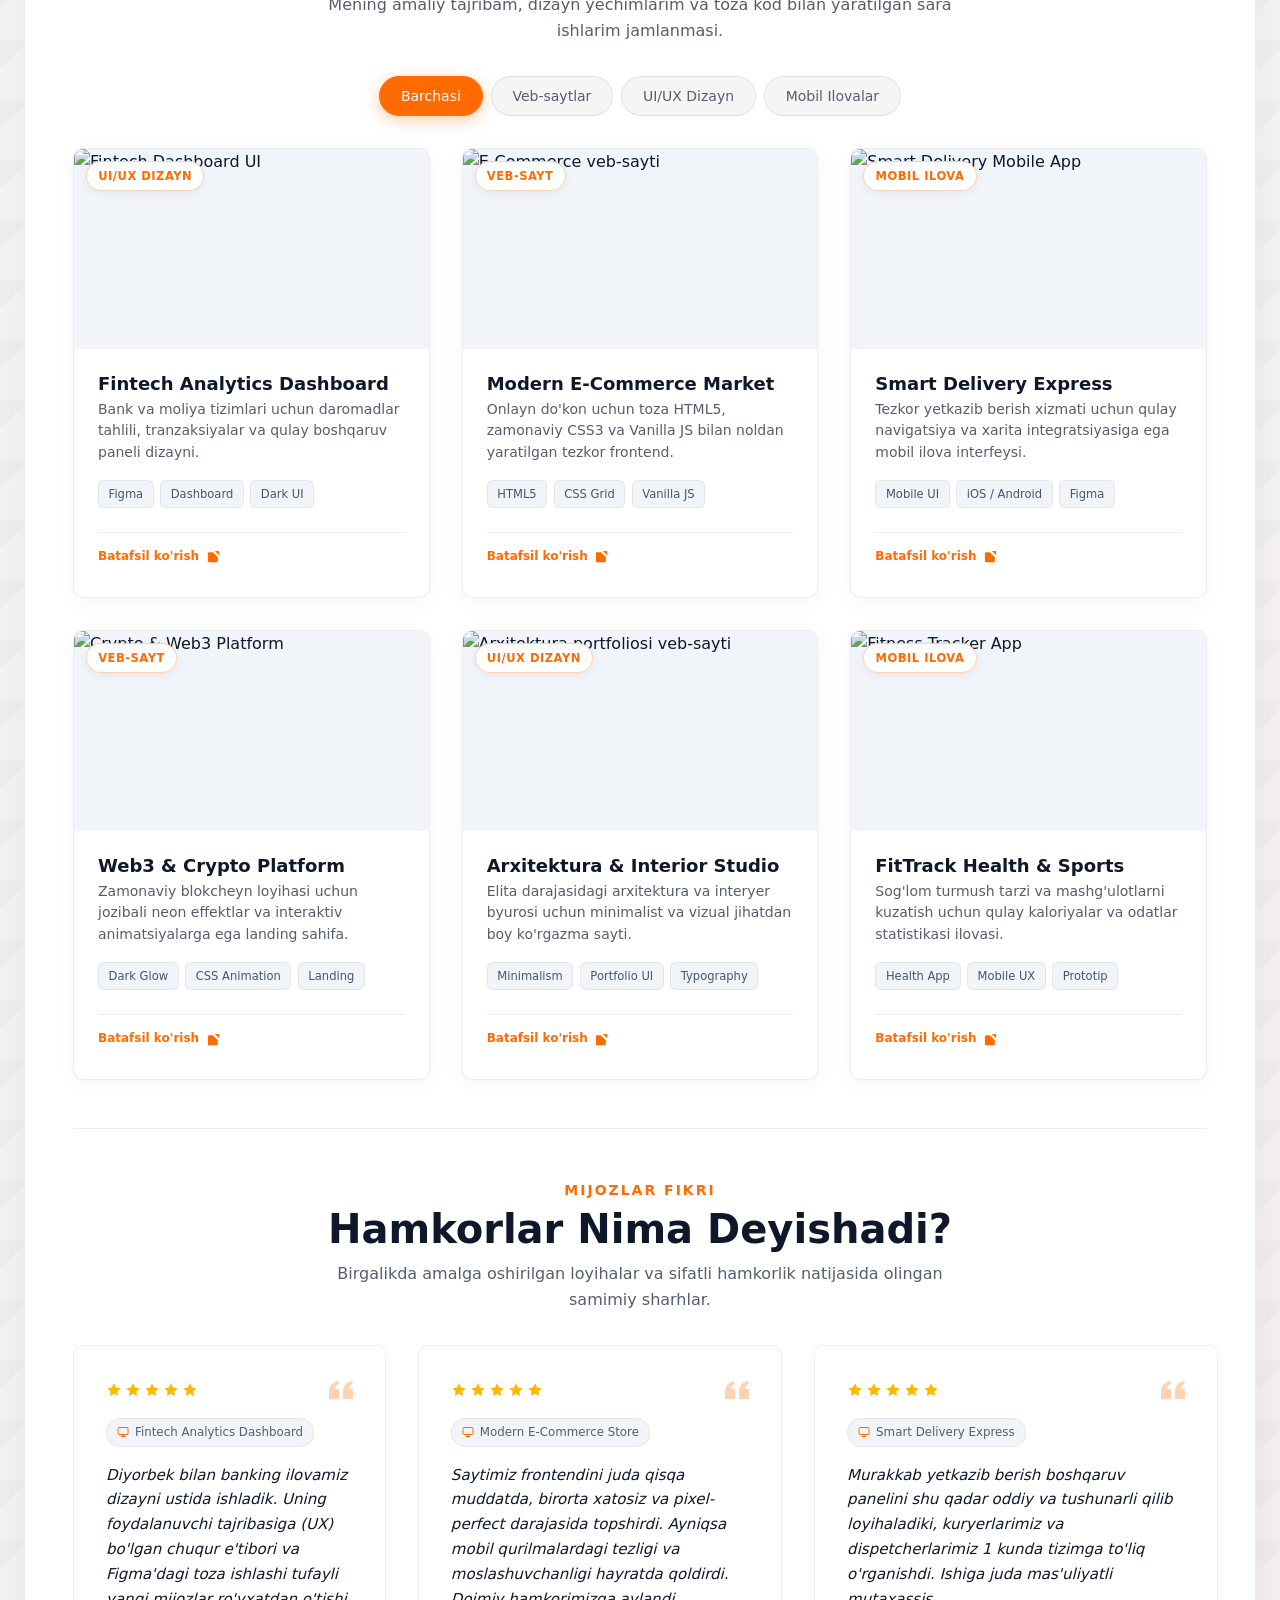
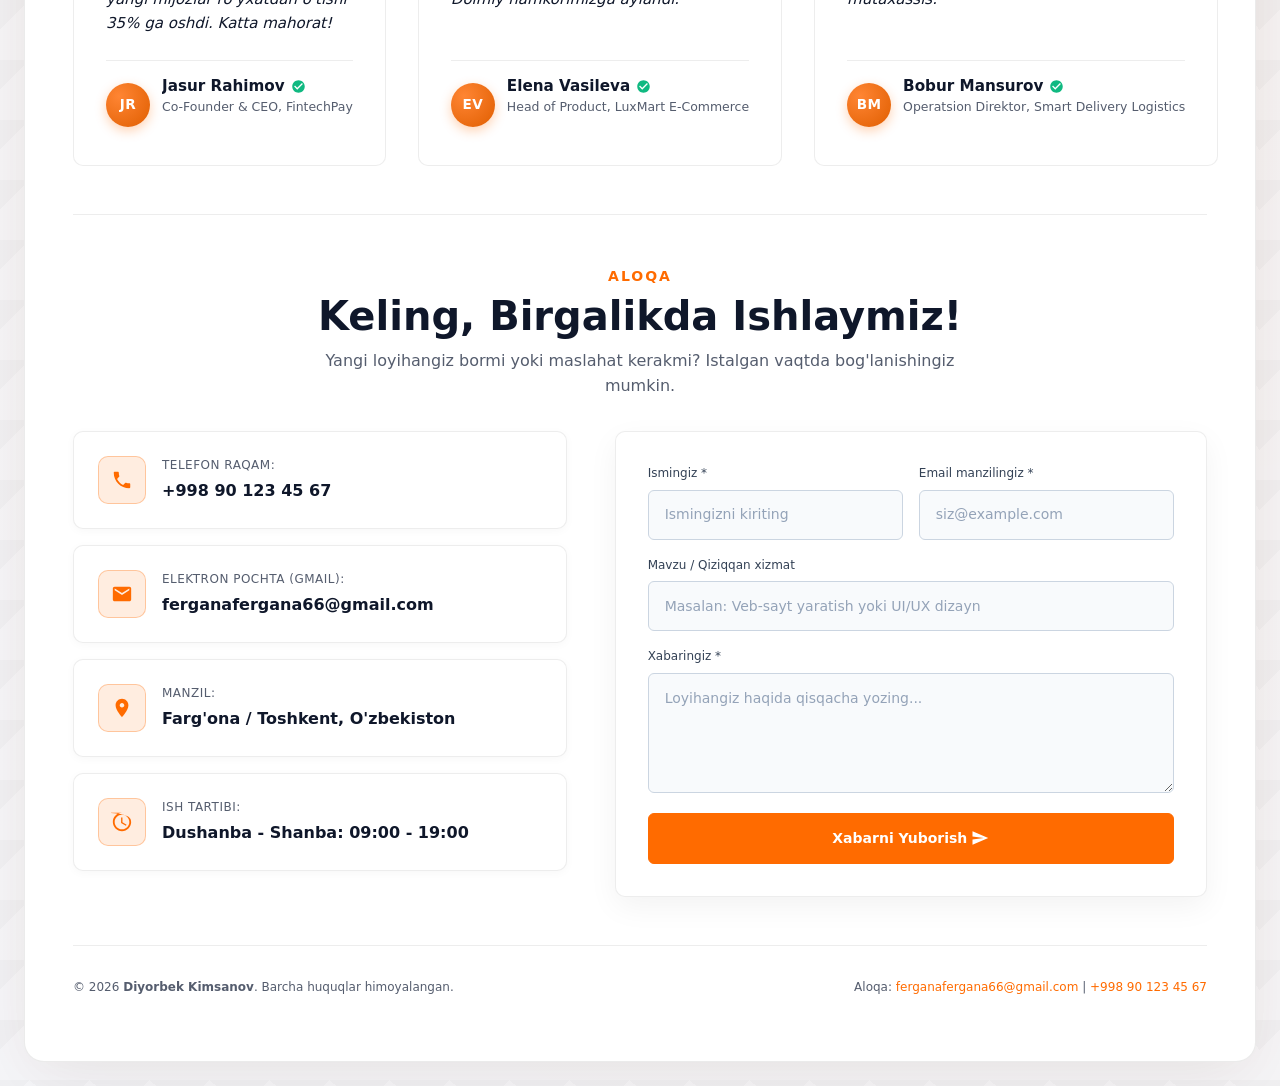
==== commit df501fb2: "NEW ADDITIONS WERE ADDED" ====
--- a/index.html
+++ b/index.html
@@ -40,8 +40,10 @@
             <nav class="nav-links">
                 <a href="#home" class="nav-link active" data-i18n="nav.home">Bosh sahifa</a>
                 <a href="#services" class="nav-link" data-i18n="nav.services">Xizmatlar</a>
+                <a href="#process" class="nav-link" data-i18n="nav.process">Jarayon</a>
                 <a href="#about" class="nav-link" data-i18n="nav.about">Men haqimda</a>
                 <a href="#portfolio" class="nav-link" data-i18n="nav.portfolio">Portfolio</a>
+                <a href="#testimonials" class="nav-link" data-i18n="nav.testimonials">Sharhlar</a>
                 <a href="#contact" class="nav-link" data-i18n="nav.contact">Bog'lanish</a>
             </nav>
 
@@ -292,7 +294,92 @@
 
         </section>
 
-        <!-- 4. MEN HAQIMDA (ABOUT ME) BO'LIMI -->
+        <!-- 4. ISH JARAYONI (HOW I WORK / PROCESS) BO'LIMI -->
+        <section class="process-section" id="process">
+            <div class="section-header">
+                <span class="section-subtitle" data-i18n="process.subtitle">Ish Jarayoni</span>
+                <h2 class="section-title" data-i18n="process.title">G'oyadan Mukammal Natijagacha</h2>
+                <p class="section-desc" data-i18n="process.desc">
+                    Har bir loyihani aniq bosqichlar, zamonaviy metodologiya va yuqori sifat standartlari asosida amalga oshiraman.
+                </p>
+            </div>
+
+            <div class="process-grid">
+                <!-- 1-bosqich: Brifing & Tadqiqot -->
+                <div class="process-card">
+                    <div class="process-card-top">
+                        <span class="process-num" data-i18n="process.step1Num">01</span>
+                        <div class="process-icon-box" aria-hidden="true">
+                            <svg viewBox="0 0 24 24"><circle cx="11" cy="11" r="8"></circle><line x1="21" y1="21" x2="16.65" y2="16.65"></line></svg>
+                        </div>
+                    </div>
+                    <h3 class="process-title" data-i18n="process.step1Title">Brifing & Tadqiqot</h3>
+                    <p class="process-desc" data-i18n="process.step1Desc">
+                        Biznes maqsadlari, mijoz auditoriyasi va raqobatchilarni tahlil qilib, loyihaning aniq texnik talablarini belgilayman.
+                    </p>
+                    <div class="process-deliverable">
+                        <svg viewBox="0 0 24 24"><path d="M22 11.08V12a10 10 0 1 1-5.93-9.14"></path><polyline points="22 4 12 14.01 9 11.01"></polyline></svg>
+                        <span data-i18n="process.step1Tag">Natija: Mindmap & Brif</span>
+                    </div>
+                </div>
+
+                <!-- 2-bosqich: Wireframe & Prototip -->
+                <div class="process-card">
+                    <div class="process-card-top">
+                        <span class="process-num" data-i18n="process.step2Num">02</span>
+                        <div class="process-icon-box" aria-hidden="true">
+                            <svg viewBox="0 0 24 24"><rect x="3" y="3" width="18" height="18" rx="2" ry="2"></rect><line x1="3" y1="9" x2="21" y2="9"></line><line x1="9" y1="21" x2="9" y2="9"></line></svg>
+                        </div>
+                    </div>
+                    <h3 class="process-title" data-i18n="process.step2Title">Wireframe & Prototip</h3>
+                    <p class="process-desc" data-i18n="process.step2Desc">
+                        Sahifa tuzilishi, navigatsiya va asosiy bloklar arxitekturasini loyihalab, dastlabki interaktiv prototip yarataman.
+                    </p>
+                    <div class="process-deliverable">
+                        <svg viewBox="0 0 24 24"><path d="M22 11.08V12a10 10 0 1 1-5.93-9.14"></path><polyline points="22 4 12 14.01 9 11.01"></polyline></svg>
+                        <span data-i18n="process.step2Tag">Natija: Clickable Wireframe</span>
+                    </div>
+                </div>
+
+                <!-- 3-bosqich: UI Dizayn & Tizim -->
+                <div class="process-card">
+                    <div class="process-card-top">
+                        <span class="process-num" data-i18n="process.step3Num">03</span>
+                        <div class="process-icon-box" aria-hidden="true">
+                            <svg viewBox="0 0 24 24"><circle cx="12" cy="12" r="10"></circle><path d="M12 2a4.5 4.5 0 0 0 0 9 4.5 4.5 0 0 1 0 9 10 10 0 0 0 0-18z"></path></svg>
+                        </div>
+                    </div>
+                    <h3 class="process-title" data-i18n="process.step3Title">UI Dizayn & Tizim</h3>
+                    <p class="process-desc" data-i18n="process.step3Desc">
+                        Ranglar uyg'unligi, zamonaviy tipografika, mikro-animatsiyalar va qayta ishlatiluvchi dizayn komponentlarini ishlab chiqaman.
+                    </p>
+                    <div class="process-deliverable">
+                        <svg viewBox="0 0 24 24"><path d="M22 11.08V12a10 10 0 1 1-5.93-9.14"></path><polyline points="22 4 12 14.01 9 11.01"></polyline></svg>
+                        <span data-i18n="process.step3Tag">Natija: Pixel-Perfect Figma</span>
+                    </div>
+                </div>
+
+                <!-- 4-bosqich: Frontend & Testlash -->
+                <div class="process-card">
+                    <div class="process-card-top">
+                        <span class="process-num" data-i18n="process.step4Num">04</span>
+                        <div class="process-icon-box" aria-hidden="true">
+                            <svg viewBox="0 0 24 24"><polyline points="16 18 22 12 16 6"></polyline><polyline points="8 6 2 12 8 18"></polyline></svg>
+                        </div>
+                    </div>
+                    <h3 class="process-title" data-i18n="process.step4Title">Frontend & Testlash</h3>
+                    <p class="process-desc" data-i18n="process.step4Desc">
+                        Dizaynni toza semantik kod, yuqori tezlik va to'liq mobil moslashuvchanlik bilan brauzerda ishga tushiraman.
+                    </p>
+                    <div class="process-deliverable">
+                        <svg viewBox="0 0 24 24"><path d="M22 11.08V12a10 10 0 1 1-5.93-9.14"></path><polyline points="22 4 12 14.01 9 11.01"></polyline></svg>
+                        <span data-i18n="process.step4Tag">Natija: Tayyor Jonli Sayt</span>
+                    </div>
+                </div>
+            </div>
+        </section>
+
+        <!-- 5. MEN HAQIMDA (ABOUT ME) BO'LIMI -->
         <section class="about-section" id="about">
 
             <!-- Sarlavha qismi -->
@@ -434,7 +521,7 @@
             <div class="projects-grid">
 
                 <!-- 1-Loyiha: Fintech Dashboard -->
-                <div class="project-card" data-pcategory="ui">
+                <div class="project-card" data-pcategory="ui" data-project-id="fintech">
                     <div class="project-img-wrapper">
                         <span class="project-badge" data-i18n="portfolio.proj1Badge">UI/UX Dizayn</span>
                         <img 
@@ -454,7 +541,7 @@
                             <span class="project-tag">Dark UI</span>
                         </div>
                         <div class="project-links">
-                            <button class="project-link-btn" data-project-name="Fintech Analytics Dashboard">
+                            <button class="project-link-btn" data-project-id="fintech" data-project-name="Fintech Analytics Dashboard">
                                 <span data-i18n="portfolio.viewProject">Batafsil ko'rish</span>
                                 <svg viewBox="0 0 24 24"><path d="M14 3h7v7M10 14L21 3M19 13v6a2 2 0 01-2 2H5a2 2 0 01-2-2V7a2 2 0 012-2h6"/></svg>
                             </button>
@@ -463,7 +550,7 @@
                 </div>
 
                 <!-- 2-Loyiha: E-Commerce Store -->
-                <div class="project-card" data-pcategory="web">
+                <div class="project-card" data-pcategory="web" data-project-id="ecommerce">
                     <div class="project-img-wrapper">
                         <span class="project-badge" data-i18n="portfolio.proj2Badge">Veb-sayt</span>
                         <img 
@@ -483,7 +570,7 @@
                             <span class="project-tag">Vanilla JS</span>
                         </div>
                         <div class="project-links">
-                            <button class="project-link-btn" data-project-name="Modern E-Commerce Market">
+                            <button class="project-link-btn" data-project-id="ecommerce" data-project-name="Modern E-Commerce Market">
                                 <span data-i18n="portfolio.viewProject">Batafsil ko'rish</span>
                                 <svg viewBox="0 0 24 24"><path d="M14 3h7v7M10 14L21 3M19 13v6a2 2 0 01-2 2H5a2 2 0 01-2-2V7a2 2 0 012-2h6"/></svg>
                             </button>
@@ -492,7 +579,7 @@
                 </div>
 
                 <!-- 3-Loyiha: Mobile Delivery App -->
-                <div class="project-card" data-pcategory="mobile">
+                <div class="project-card" data-pcategory="mobile" data-project-id="delivery">
                     <div class="project-img-wrapper">
                         <span class="project-badge" data-i18n="portfolio.proj3Badge">Mobil Ilova</span>
                         <img 
@@ -512,7 +599,7 @@
                             <span class="project-tag">Figma</span>
                         </div>
                         <div class="project-links">
-                            <button class="project-link-btn" data-project-name="Smart Delivery Express">
+                            <button class="project-link-btn" data-project-id="delivery" data-project-name="Smart Delivery Express">
                                 <span data-i18n="portfolio.viewProject">Batafsil ko'rish</span>
                                 <svg viewBox="0 0 24 24"><path d="M14 3h7v7M10 14L21 3M19 13v6a2 2 0 01-2 2H5a2 2 0 01-2-2V7a2 2 0 012-2h6"/></svg>
                             </button>
@@ -521,7 +608,7 @@
                 </div>
 
                 <!-- 4-Loyiha: Crypto Landing Page -->
-                <div class="project-card" data-pcategory="web">
+                <div class="project-card" data-pcategory="web" data-project-id="crypto">
                     <div class="project-img-wrapper">
                         <span class="project-badge" data-i18n="portfolio.proj4Badge">Veb-sayt</span>
                         <img 
@@ -541,7 +628,7 @@
                             <span class="project-tag">Landing</span>
                         </div>
                         <div class="project-links">
-                            <button class="project-link-btn" data-project-name="Web3 & Crypto Platform">
+                            <button class="project-link-btn" data-project-id="crypto" data-project-name="Web3 & Crypto Platform">
                                 <span data-i18n="portfolio.viewProject">Batafsil ko'rish</span>
                                 <svg viewBox="0 0 24 24"><path d="M14 3h7v7M10 14L21 3M19 13v6a2 2 0 01-2 2H5a2 2 0 01-2-2V7a2 2 0 012-2h6"/></svg>
                             </button>
@@ -550,7 +637,7 @@
                 </div>
 
                 <!-- 5-Loyiha: Architecture & Interior -->
-                <div class="project-card" data-pcategory="ui">
+                <div class="project-card" data-pcategory="ui" data-project-id="architecture">
                     <div class="project-img-wrapper">
                         <span class="project-badge" data-i18n="portfolio.proj5Badge">UI/UX Dizayn</span>
                         <img 
@@ -570,7 +657,7 @@
                             <span class="project-tag">Typography</span>
                         </div>
                         <div class="project-links">
-                            <button class="project-link-btn" data-project-name="Arxitektura & Interior Studio">
+                            <button class="project-link-btn" data-project-id="architecture" data-project-name="Arxitektura & Interior Studio">
                                 <span data-i18n="portfolio.viewProject">Batafsil ko'rish</span>
                                 <svg viewBox="0 0 24 24"><path d="M14 3h7v7M10 14L21 3M19 13v6a2 2 0 01-2 2H5a2 2 0 01-2-2V7a2 2 0 012-2h6"/></svg>
                             </button>
@@ -579,7 +666,7 @@
                 </div>
 
                 <!-- 6-Loyiha: FitTrack Mobile App -->
-                <div class="project-card" data-pcategory="mobile">
+                <div class="project-card" data-pcategory="mobile" data-project-id="fittrack">
                     <div class="project-img-wrapper">
                         <span class="project-badge" data-i18n="portfolio.proj6Badge">Mobil Ilova</span>
                         <img 
@@ -599,7 +686,7 @@
                             <span class="project-tag">Prototip</span>
                         </div>
                         <div class="project-links">
-                            <button class="project-link-btn" data-project-name="FitTrack Health & Sports">
+                            <button class="project-link-btn" data-project-id="fittrack" data-project-name="FitTrack Health & Sports">
                                 <span data-i18n="portfolio.viewProject">Batafsil ko'rish</span>
                                 <svg viewBox="0 0 24 24"><path d="M14 3h7v7M10 14L21 3M19 13v6a2 2 0 01-2 2H5a2 2 0 01-2-2V7a2 2 0 012-2h6"/></svg>
                             </button>
@@ -611,7 +698,140 @@
 
         </section>
 
-        <!-- 6. BOG'LANISH (CONTACT) BO'LIMI -->
+        <!-- 6. MIJOZLAR SHARHLARI (TESTIMONIALS / REVIEWS) BO'LIMI -->
+        <section class="testimonials-section" id="testimonials">
+            <div class="section-header">
+                <span class="section-subtitle" data-i18n="testimonials.subtitle">Mijozlar Fikri</span>
+                <h2 class="section-title" data-i18n="testimonials.title">Hamkorlar Nima Deyishadi?</h2>
+                <p class="section-desc" data-i18n="testimonials.desc">
+                    Birgalikda amalga oshirilgan loyihalar va sifatli hamkorlik natijasida olingan samimiy sharhlar.
+                </p>
+            </div>
+
+            <div class="testimonials-grid">
+                <!-- 1-Sharh -->
+                <div class="testimonial-card">
+                    <div>
+                        <div class="testimonial-top-row">
+                            <div class="testimonial-stars" aria-label="5 dan 5 yulduz">
+                                <svg viewBox="0 0 24 24"><polygon points="12 2 15.09 8.26 22 9.27 17 14.14 18.18 21.02 12 17.77 5.82 21.02 7 14.14 2 9.27 8.91 8.26 12 2"></polygon></svg>
+                                <svg viewBox="0 0 24 24"><polygon points="12 2 15.09 8.26 22 9.27 17 14.14 18.18 21.02 12 17.77 5.82 21.02 7 14.14 2 9.27 8.91 8.26 12 2"></polygon></svg>
+                                <svg viewBox="0 0 24 24"><polygon points="12 2 15.09 8.26 22 9.27 17 14.14 18.18 21.02 12 17.77 5.82 21.02 7 14.14 2 9.27 8.91 8.26 12 2"></polygon></svg>
+                                <svg viewBox="0 0 24 24"><polygon points="12 2 15.09 8.26 22 9.27 17 14.14 18.18 21.02 12 17.77 5.82 21.02 7 14.14 2 9.27 8.91 8.26 12 2"></polygon></svg>
+                                <svg viewBox="0 0 24 24"><polygon points="12 2 15.09 8.26 22 9.27 17 14.14 18.18 21.02 12 17.77 5.82 21.02 7 14.14 2 9.27 8.91 8.26 12 2"></polygon></svg>
+                            </div>
+                            <div class="testimonial-quote-icon" aria-hidden="true">
+                                <svg viewBox="0 0 24 24"><path d="M14.017 21v-7.391c0-5.704 3.731-9.57 8.983-10.609l.995 2.151c-2.432.917-3.995 3.638-3.995 5.849h4v10h-9.983zm-14.017 0v-7.391c0-5.704 3.748-9.57 9-10.609l.996 2.151c-2.433.917-3.996 3.638-3.996 5.849h3.983v10h-9.983z"/></svg>
+                            </div>
+                        </div>
+
+                        <div class="testimonial-project-pill">
+                            <svg viewBox="0 0 24 24"><rect x="2" y="3" width="20" height="14" rx="2" ry="2"></rect><line x1="8" y1="21" x2="16" y2="21"></line><line x1="12" y1="17" x2="12" y2="21"></line></svg>
+                            <span data-i18n="testimonials.card1Project">Fintech Analytics Dashboard</span>
+                        </div>
+
+                        <p class="testimonial-quote-text" data-i18n="testimonials.card1Quote">
+                            "Diyorbek bilan banking ilovamiz dizayni ustida ishladik. Uning foydalanuvchi tajribasiga (UX) bo'lgan chuqur e'tibori va Figma'dagi toza ishlashi tufayli yangi mijozlar ro'yxatdan o'tishi 35% ga oshdi. Katta mahorat!"
+                        </p>
+                    </div>
+
+                    <div class="testimonial-author-row">
+                        <div class="testimonial-avatar">JR</div>
+                        <div class="testimonial-author-info">
+                            <h4 class="testimonial-author-name">
+                                <span data-i18n="testimonials.card1Author">Jasur Rahimov</span>
+                                <span class="testimonial-verified" title="Tasdiqlangan mijoz">
+                                    <svg viewBox="0 0 24 24"><path d="M12 2C6.48 2 2 6.48 2 12s4.48 10 10 10 10-4.48 10-10S17.52 2 12 2zm-2 15l-5-5 1.41-1.41L10 14.17l7.59-7.59L19 8l-9 9z"/></svg>
+                                </span>
+                            </h4>
+                            <p class="testimonial-author-role" data-i18n="testimonials.card1Role">Co-Founder & CEO, FintechPay</p>
+                        </div>
+                    </div>
+                </div>
+
+                <!-- 2-Sharh -->
+                <div class="testimonial-card">
+                    <div>
+                        <div class="testimonial-top-row">
+                            <div class="testimonial-stars" aria-label="5 dan 5 yulduz">
+                                <svg viewBox="0 0 24 24"><polygon points="12 2 15.09 8.26 22 9.27 17 14.14 18.18 21.02 12 17.77 5.82 21.02 7 14.14 2 9.27 8.91 8.26 12 2"></polygon></svg>
+                                <svg viewBox="0 0 24 24"><polygon points="12 2 15.09 8.26 22 9.27 17 14.14 18.18 21.02 12 17.77 5.82 21.02 7 14.14 2 9.27 8.91 8.26 12 2"></polygon></svg>
+                                <svg viewBox="0 0 24 24"><polygon points="12 2 15.09 8.26 22 9.27 17 14.14 18.18 21.02 12 17.77 5.82 21.02 7 14.14 2 9.27 8.91 8.26 12 2"></polygon></svg>
+                                <svg viewBox="0 0 24 24"><polygon points="12 2 15.09 8.26 22 9.27 17 14.14 18.18 21.02 12 17.77 5.82 21.02 7 14.14 2 9.27 8.91 8.26 12 2"></polygon></svg>
+                                <svg viewBox="0 0 24 24"><polygon points="12 2 15.09 8.26 22 9.27 17 14.14 18.18 21.02 12 17.77 5.82 21.02 7 14.14 2 9.27 8.91 8.26 12 2"></polygon></svg>
+                            </div>
+                            <div class="testimonial-quote-icon" aria-hidden="true">
+                                <svg viewBox="0 0 24 24"><path d="M14.017 21v-7.391c0-5.704 3.731-9.57 8.983-10.609l.995 2.151c-2.432.917-3.995 3.638-3.995 5.849h4v10h-9.983zm-14.017 0v-7.391c0-5.704 3.748-9.57 9-10.609l.996 2.151c-2.433.917-3.996 3.638-3.996 5.849h3.983v10h-9.983z"/></svg>
+                            </div>
+                        </div>
+
+                        <div class="testimonial-project-pill">
+                            <svg viewBox="0 0 24 24"><rect x="2" y="3" width="20" height="14" rx="2" ry="2"></rect><line x1="8" y1="21" x2="16" y2="21"></line><line x1="12" y1="17" x2="12" y2="21"></line></svg>
+                            <span data-i18n="testimonials.card2Project">Modern E-Commerce Store</span>
+                        </div>
+
+                        <p class="testimonial-quote-text" data-i18n="testimonials.card2Quote">
+                            "Saytimiz frontendini juda qisqa muddatda, birorta xatosiz va pixel-perfect darajasida topshirdi. Ayniqsa mobil qurilmalardagi tezligi va moslashuvchanligi hayratda qoldirdi. Doimiy hamkorimizga aylandi."
+                        </p>
+                    </div>
+
+                    <div class="testimonial-author-row">
+                        <div class="testimonial-avatar">EV</div>
+                        <div class="testimonial-author-info">
+                            <h4 class="testimonial-author-name">
+                                <span data-i18n="testimonials.card2Author">Elena Vasileva</span>
+                                <span class="testimonial-verified" title="Tasdiqlangan mijoz">
+                                    <svg viewBox="0 0 24 24"><path d="M12 2C6.48 2 2 6.48 2 12s4.48 10 10 10 10-4.48 10-10S17.52 2 12 2zm-2 15l-5-5 1.41-1.41L10 14.17l7.59-7.59L19 8l-9 9z"/></svg>
+                                </span>
+                            </h4>
+                            <p class="testimonial-author-role" data-i18n="testimonials.card2Role">Head of Product, LuxMart E-Commerce</p>
+                        </div>
+                    </div>
+                </div>
+
+                <!-- 3-Sharh -->
+                <div class="testimonial-card">
+                    <div>
+                        <div class="testimonial-top-row">
+                            <div class="testimonial-stars" aria-label="5 dan 5 yulduz">
+                                <svg viewBox="0 0 24 24"><polygon points="12 2 15.09 8.26 22 9.27 17 14.14 18.18 21.02 12 17.77 5.82 21.02 7 14.14 2 9.27 8.91 8.26 12 2"></polygon></svg>
+                                <svg viewBox="0 0 24 24"><polygon points="12 2 15.09 8.26 22 9.27 17 14.14 18.18 21.02 12 17.77 5.82 21.02 7 14.14 2 9.27 8.91 8.26 12 2"></polygon></svg>
+                                <svg viewBox="0 0 24 24"><polygon points="12 2 15.09 8.26 22 9.27 17 14.14 18.18 21.02 12 17.77 5.82 21.02 7 14.14 2 9.27 8.91 8.26 12 2"></polygon></svg>
+                                <svg viewBox="0 0 24 24"><polygon points="12 2 15.09 8.26 22 9.27 17 14.14 18.18 21.02 12 17.77 5.82 21.02 7 14.14 2 9.27 8.91 8.26 12 2"></polygon></svg>
+                                <svg viewBox="0 0 24 24"><polygon points="12 2 15.09 8.26 22 9.27 17 14.14 18.18 21.02 12 17.77 5.82 21.02 7 14.14 2 9.27 8.91 8.26 12 2"></polygon></svg>
+                            </div>
+                            <div class="testimonial-quote-icon" aria-hidden="true">
+                                <svg viewBox="0 0 24 24"><path d="M14.017 21v-7.391c0-5.704 3.731-9.57 8.983-10.609l.995 2.151c-2.432.917-3.995 3.638-3.995 5.849h4v10h-9.983zm-14.017 0v-7.391c0-5.704 3.748-9.57 9-10.609l.996 2.151c-2.433.917-3.996 3.638-3.996 5.849h3.983v10h-9.983z"/></svg>
+                            </div>
+                        </div>
+
+                        <div class="testimonial-project-pill">
+                            <svg viewBox="0 0 24 24"><rect x="2" y="3" width="20" height="14" rx="2" ry="2"></rect><line x1="8" y1="21" x2="16" y2="21"></line><line x1="12" y1="17" x2="12" y2="21"></line></svg>
+                            <span data-i18n="testimonials.card3Project">Smart Delivery Express</span>
+                        </div>
+
+                        <p class="testimonial-quote-text" data-i18n="testimonials.card3Quote">
+                            "Murakkab yetkazib berish boshqaruv panelini shu qadar oddiy va tushunarli qilib loyihaladiki, kuryerlarimiz va dispetcherlarimiz 1 kunda tizimga to'liq o'rganishdi. Ishiga juda mas'uliyatli mutaxassis."
+                        </p>
+                    </div>
+
+                    <div class="testimonial-author-row">
+                        <div class="testimonial-avatar">BM</div>
+                        <div class="testimonial-author-info">
+                            <h4 class="testimonial-author-name">
+                                <span data-i18n="testimonials.card3Author">Bobur Mansurov</span>
+                                <span class="testimonial-verified" title="Tasdiqlangan mijoz">
+                                    <svg viewBox="0 0 24 24"><path d="M12 2C6.48 2 2 6.48 2 12s4.48 10 10 10 10-4.48 10-10S17.52 2 12 2zm-2 15l-5-5 1.41-1.41L10 14.17l7.59-7.59L19 8l-9 9z"/></svg>
+                                </span>
+                            </h4>
+                            <p class="testimonial-author-role" data-i18n="testimonials.card3Role">Operatsion Direktor, Smart Delivery Logistics</p>
+                        </div>
+                    </div>
+                </div>
+            </div>
+        </section>
+
+        <!-- 7. BOG'LANISH (CONTACT) BO'LIMI -->
         <section class="contact-section" id="contact">
 
             <!-- Sarlavha qismi -->
@@ -725,7 +945,105 @@
 
     </main>
 
-    <!-- 7. MUVAFFAQIYATLI XABAR MODAL OYNASI (Success Popup) -->
+    <!-- 7. REAL PROJECT CASE STUDY MODAL (Batafsil loyiha oynasi) -->
+    <div class="case-modal-overlay" id="caseStudyModal" aria-hidden="true">
+        <div class="case-modal-dialog" role="dialog" aria-modal="true" aria-labelledby="caseModalTitle">
+            <!-- Yopish tugmasi -->
+            <button class="case-modal-close" id="caseModalCloseBtn" aria-label="Yopish">
+                <svg viewBox="0 0 24 24"><line x1="18" y1="6" x2="6" y2="18"></line><line x1="6" y1="6" x2="18" y2="18"></line></svg>
+            </button>
+
+            <!-- Skroll bo'ladigan asosiy korpus -->
+            <div class="case-modal-scroll">
+                <!-- Rasm va banner -->
+                <div class="case-modal-banner">
+                    <img id="caseModalImage" src="https://images.unsplash.com/photo-1551288049-bebda4e38f71?q=80&w=1200&auto=format&fit=crop" alt="Case Study Banner">
+                    <div class="case-modal-banner-overlay"></div>
+                    <div class="case-modal-badge-pos">
+                        <span class="case-modal-badge" id="caseModalBadge">UI/UX Dizayn</span>
+                    </div>
+                </div>
+
+                <!-- Detallar -->
+                <div class="case-modal-body">
+                    <!-- Sarlavha & Meta -->
+                    <div class="case-modal-header">
+                        <h2 class="case-modal-title" id="caseModalTitle">Fintech Analytics Dashboard</h2>
+                        
+                        <div class="case-meta-grid">
+                            <div class="case-meta-item">
+                                <span class="case-meta-label" data-i18n="caseModal.clientLabel">Mijoz:</span>
+                                <span class="case-meta-value" id="caseModalClient">FintechPay International</span>
+                            </div>
+                            <div class="case-meta-item">
+                                <span class="case-meta-label" data-i18n="caseModal.durationLabel">Muddat:</span>
+                                <span class="case-meta-value" id="caseModalDuration">3 hafta</span>
+                            </div>
+                            <div class="case-meta-item">
+                                <span class="case-meta-label" data-i18n="caseModal.roleLabel">Rol:</span>
+                                <span class="case-meta-value" id="caseModalRole">Lead UI/UX Designer</span>
+                            </div>
+                        </div>
+                    </div>
+
+                    <!-- Asosiy Natijalar / Metrikalar -->
+                    <div class="case-section-block">
+                        <h4 class="case-section-heading" data-i18n="caseModal.metricsTitle">Asosiy Ko'rsatkichlar</h4>
+                        <div class="case-metrics-grid" id="caseModalMetrics">
+                            <!-- JS orqali to'ldiriladi -->
+                        </div>
+                    </div>
+
+                    <!-- Loyiha haqida qisqacha -->
+                    <div class="case-section-block">
+                        <h4 class="case-section-heading" data-i18n="caseModal.overviewTitle">Loyiha haqida</h4>
+                        <p class="case-text" id="caseModalOverview">Loyiha haqida ma'lumot yuklanmoqda...</p>
+                    </div>
+
+                    <!-- Muammo va Yechim 2 ustunda -->
+                    <div class="case-two-col">
+                        <div class="case-subcard">
+                            <h4 class="case-subcard-title">
+                                <svg viewBox="0 0 24 24"><circle cx="12" cy="12" r="10"></circle><line x1="12" y1="8" x2="12" y2="12"></line><line x1="12" y1="16" x2="12.01" y2="16"></line></svg>
+                                <span data-i18n="caseModal.problemTitle">Muammo & Vazifa</span>
+                            </h4>
+                            <p class="case-text" id="caseModalProblem">Yuklanmoqda...</p>
+                        </div>
+                        <div class="case-subcard">
+                            <h4 class="case-subcard-title">
+                                <svg viewBox="0 0 24 24"><path d="M22 11.08V12a10 10 0 1 1-5.93-9.14"></path><polyline points="22 4 12 14.01 9 11.01"></polyline></svg>
+                                <span data-i18n="caseModal.solutionTitle">Yechim & Natija</span>
+                            </h4>
+                            <p class="case-text" id="caseModalSolution">Yuklanmoqda...</p>
+                        </div>
+                    </div>
+
+                    <!-- Ishlatilgan texnologiyalar -->
+                    <div class="case-section-block">
+                        <h4 class="case-section-heading" data-i18n="caseModal.techTitle">Ishlatilgan Texnologiyalar</h4>
+                        <div class="case-tools-wrapper" id="caseModalTools">
+                            <!-- JS orqali to'ldiriladi -->
+                        </div>
+                    </div>
+                </div>
+
+                <!-- Footer Tugmalari -->
+                <div class="case-modal-footer">
+                    <button class="case-btn-close" id="caseModalFooterCloseBtn" data-i18n="caseModal.closeBtn">Yopish</button>
+                    <a href="#" target="_blank" rel="noopener" class="case-btn-demo" id="caseModalDemoBtn">
+                        <svg width="16" height="16" viewBox="0 0 24 24" fill="none" stroke="currentColor" stroke-width="2"><path d="M18 13v6a2 2 0 0 1-2 2H5a2 2 0 0 1-2-2V8a2 2 0 0 1 2-2h6"></path><polyline points="15 3 21 3 21 9"></polyline><line x1="10" y1="14" x2="21" y2="3"></line></svg>
+                        <span data-i18n="caseModal.liveDemoBtn">Jonli demo</span>
+                    </a>
+                    <button class="case-btn-cta" id="caseModalOrderBtn">
+                        <svg width="16" height="16" viewBox="0 0 24 24" fill="none" stroke="currentColor" stroke-width="2"><path d="M14 2H6a2 2 0 0 0-2 2v16a2 2 0 0 0 2 2h12a2 2 0 0 0 2-2V8z"></path><polyline points="14 2 14 8 20 8"></polyline><line x1="12" y1="18" x2="12" y2="12"></line><line x1="9" y1="15" x2="15" y2="15"></line></svg>
+                        <span data-i18n="caseModal.orderSimilarBtn">Ushbu loyihaga o'xshash buyurtma berish</span>
+                    </button>
+                </div>
+            </div>
+        </div>
+    </div>
+
+    <!-- 8. MUVAFFAQIYATLI XABAR MODAL OYNASI (Success Popup) -->
     <div class="modal-overlay" id="successModal" aria-hidden="true">
         <div class="modal-card" role="dialog" aria-modal="true">
             <!-- Yopish tugmachasi -->
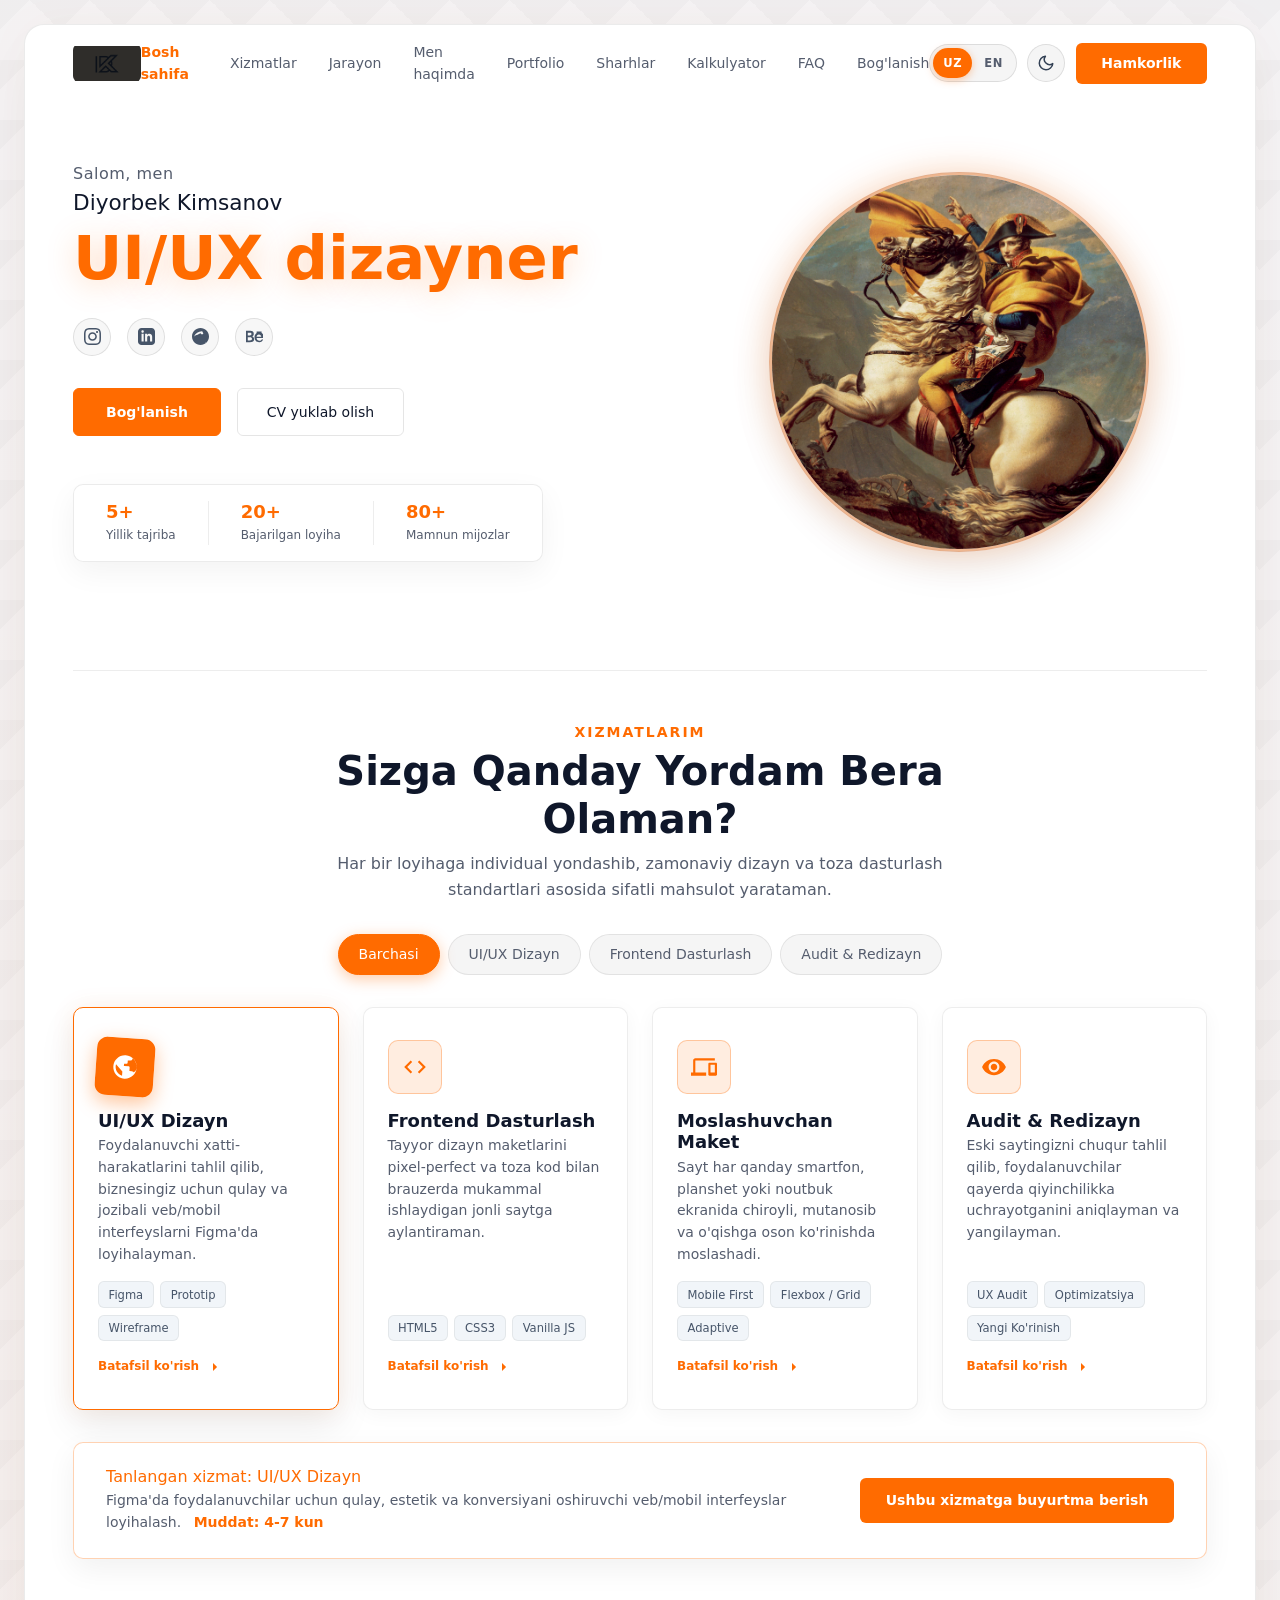
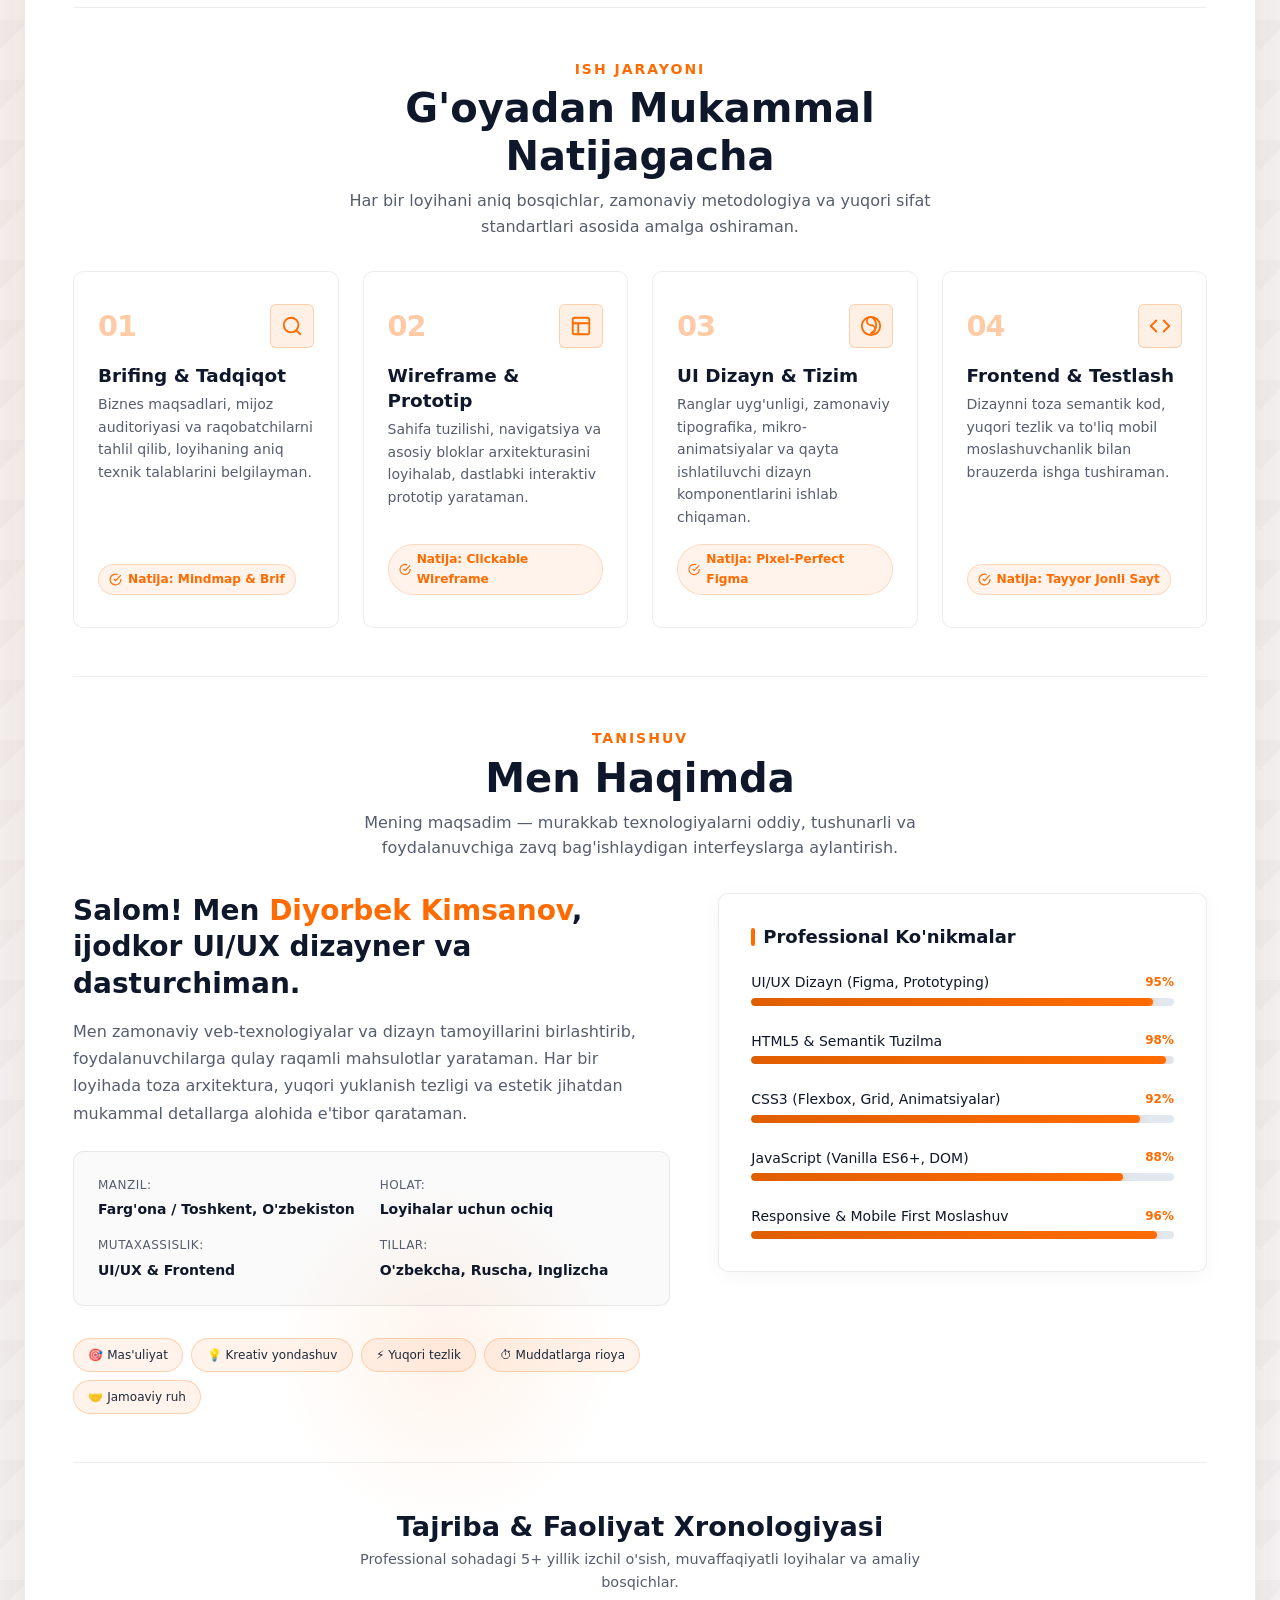
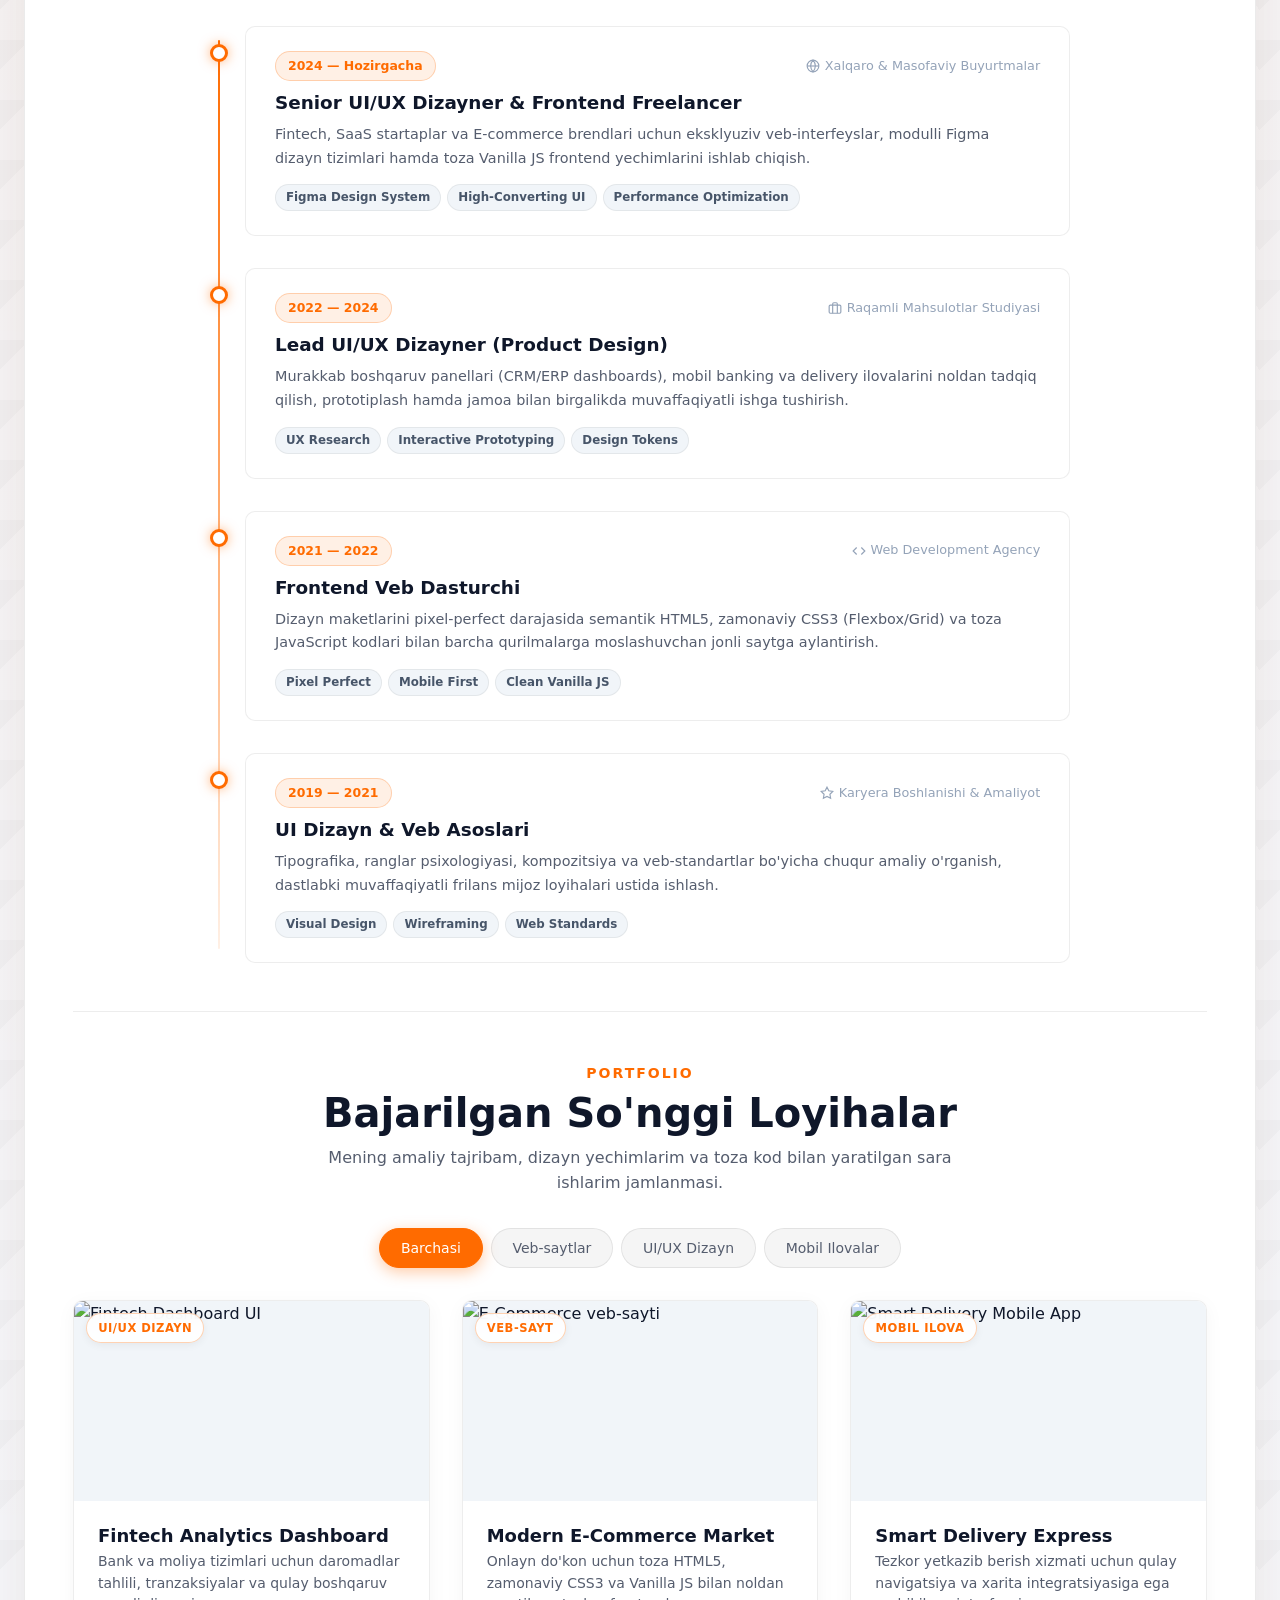
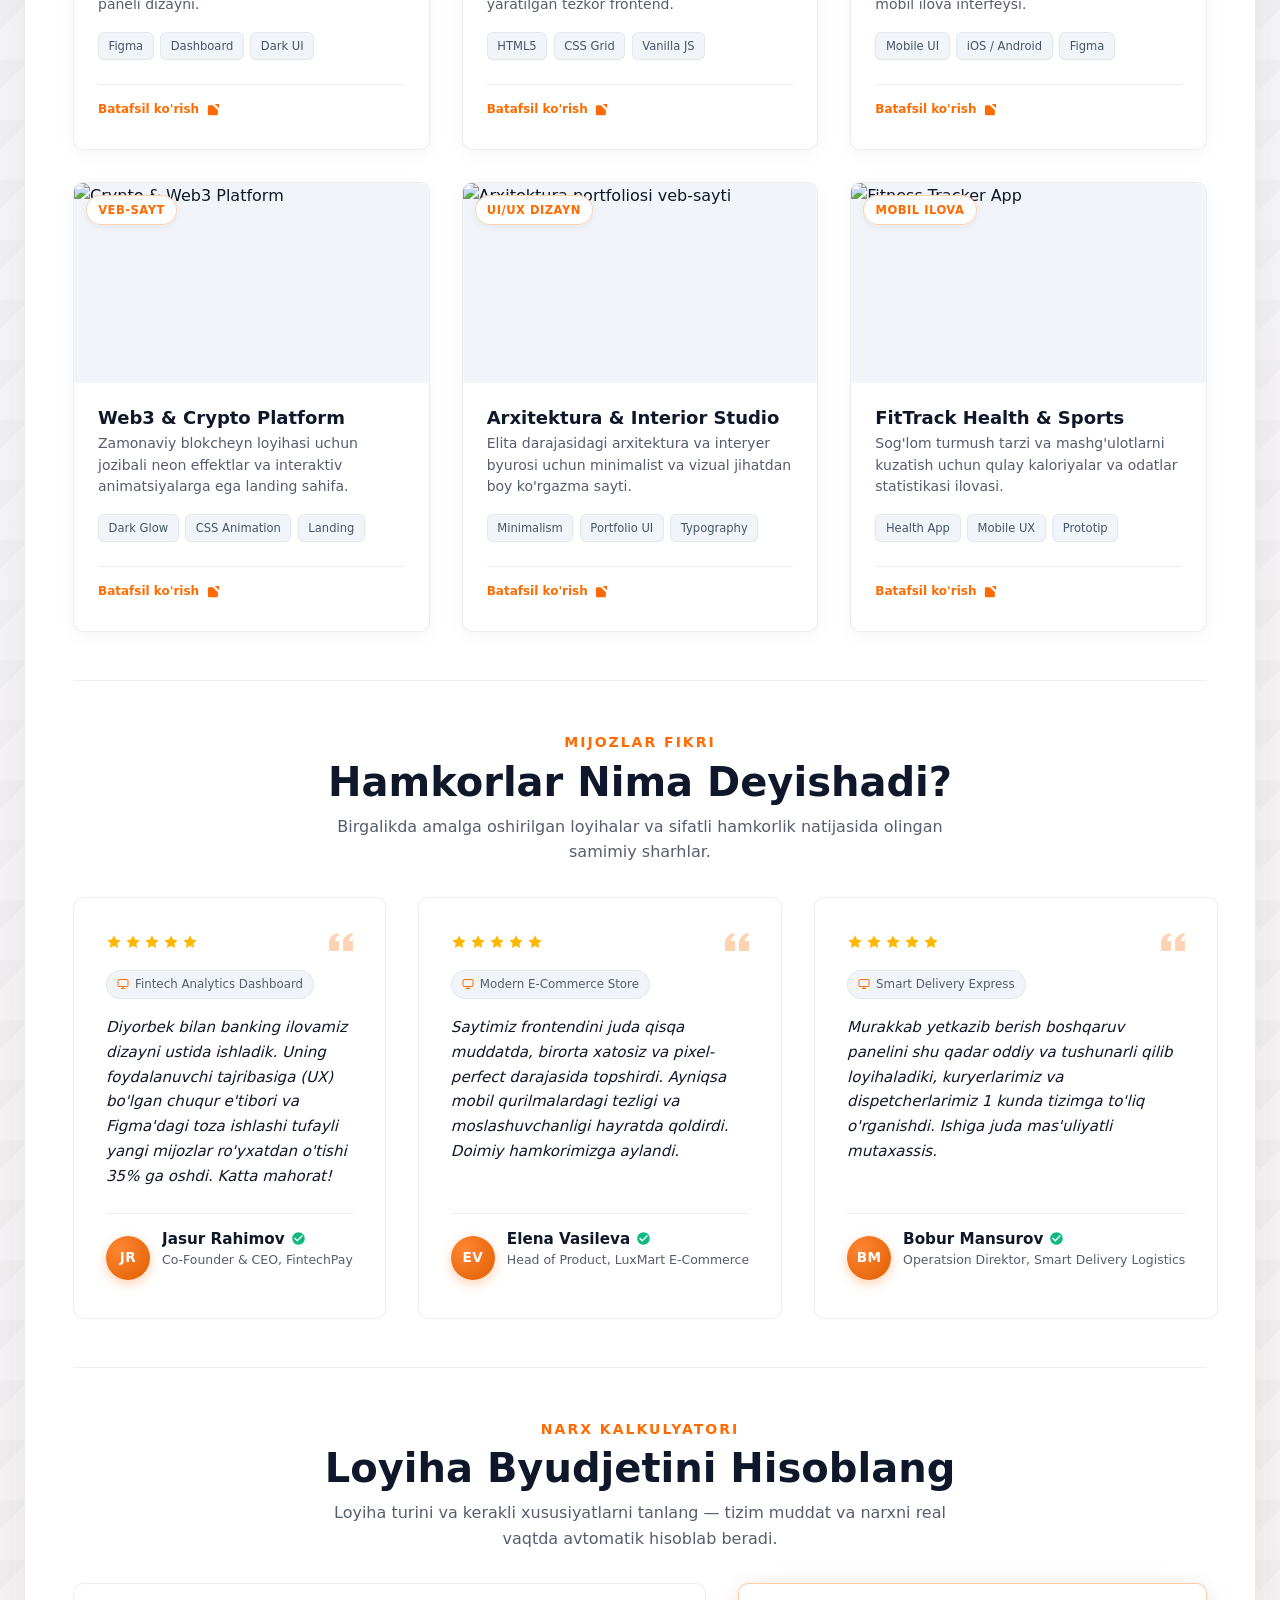
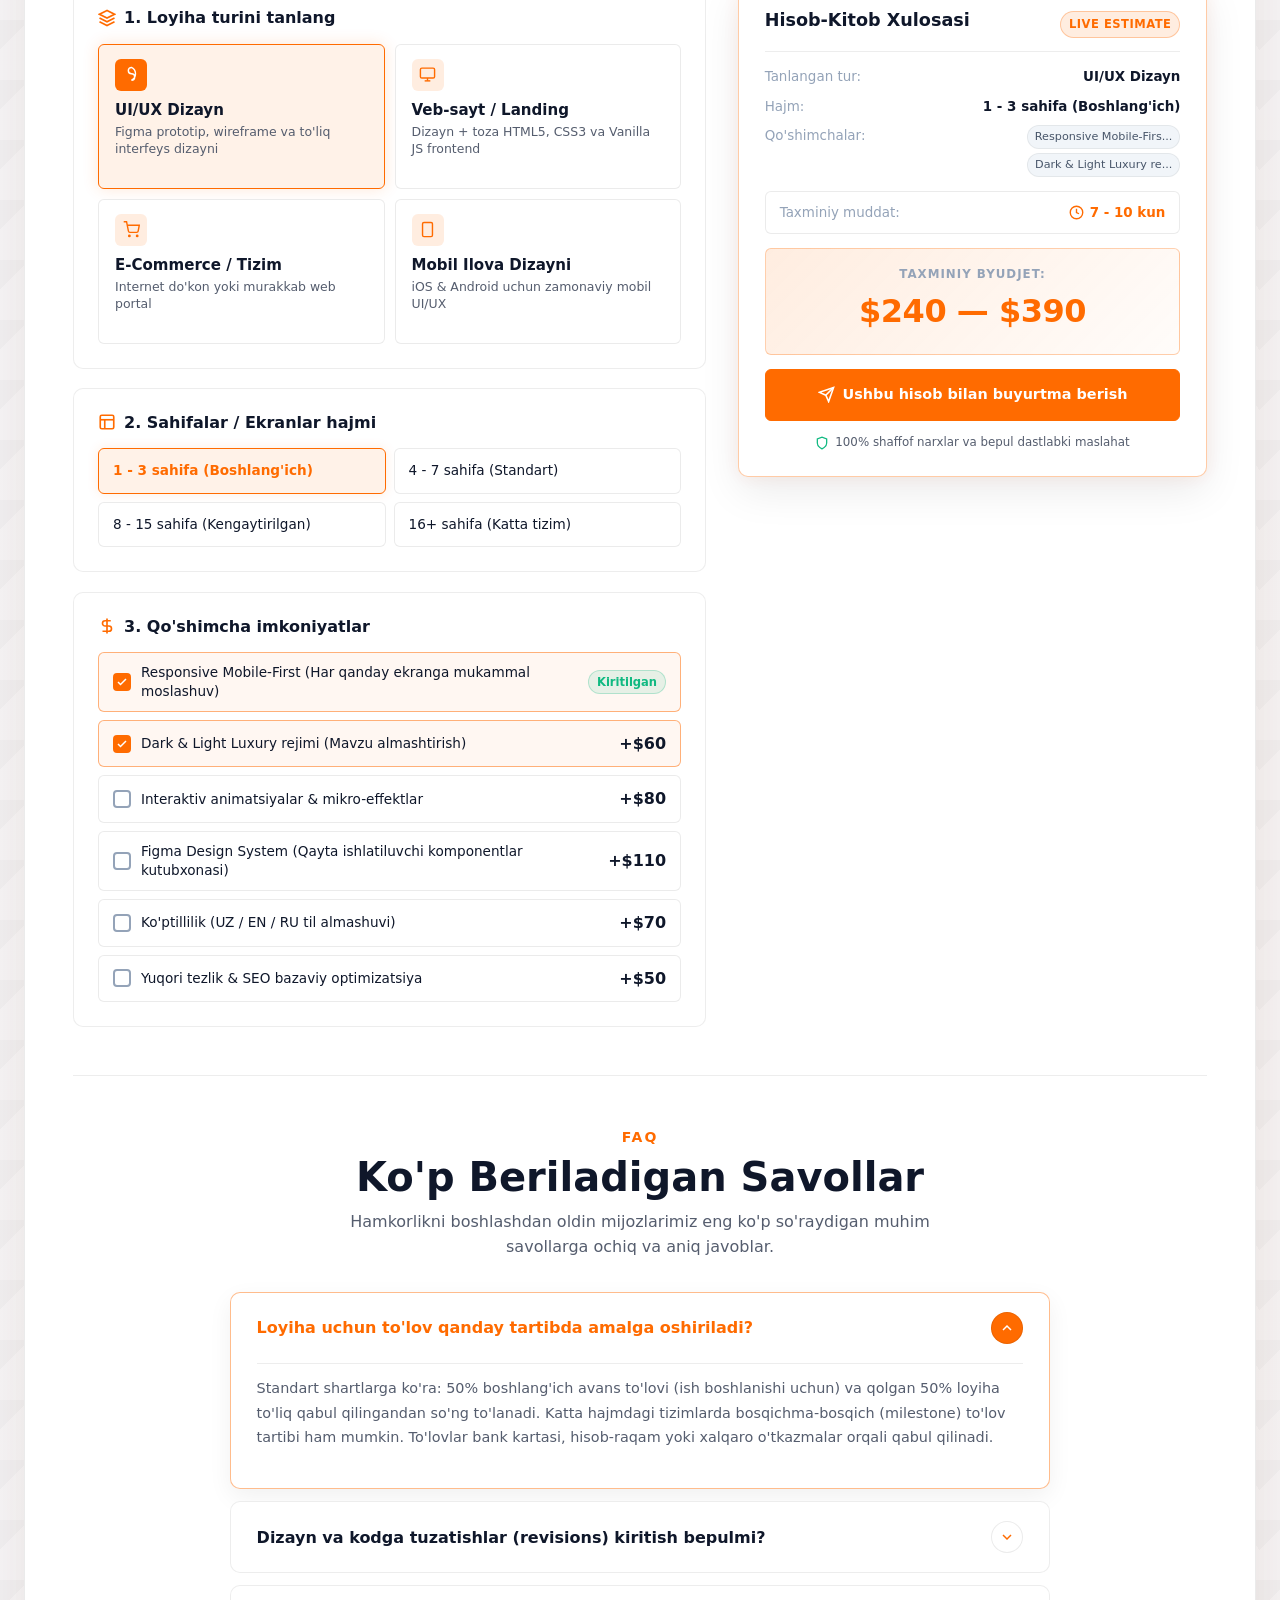
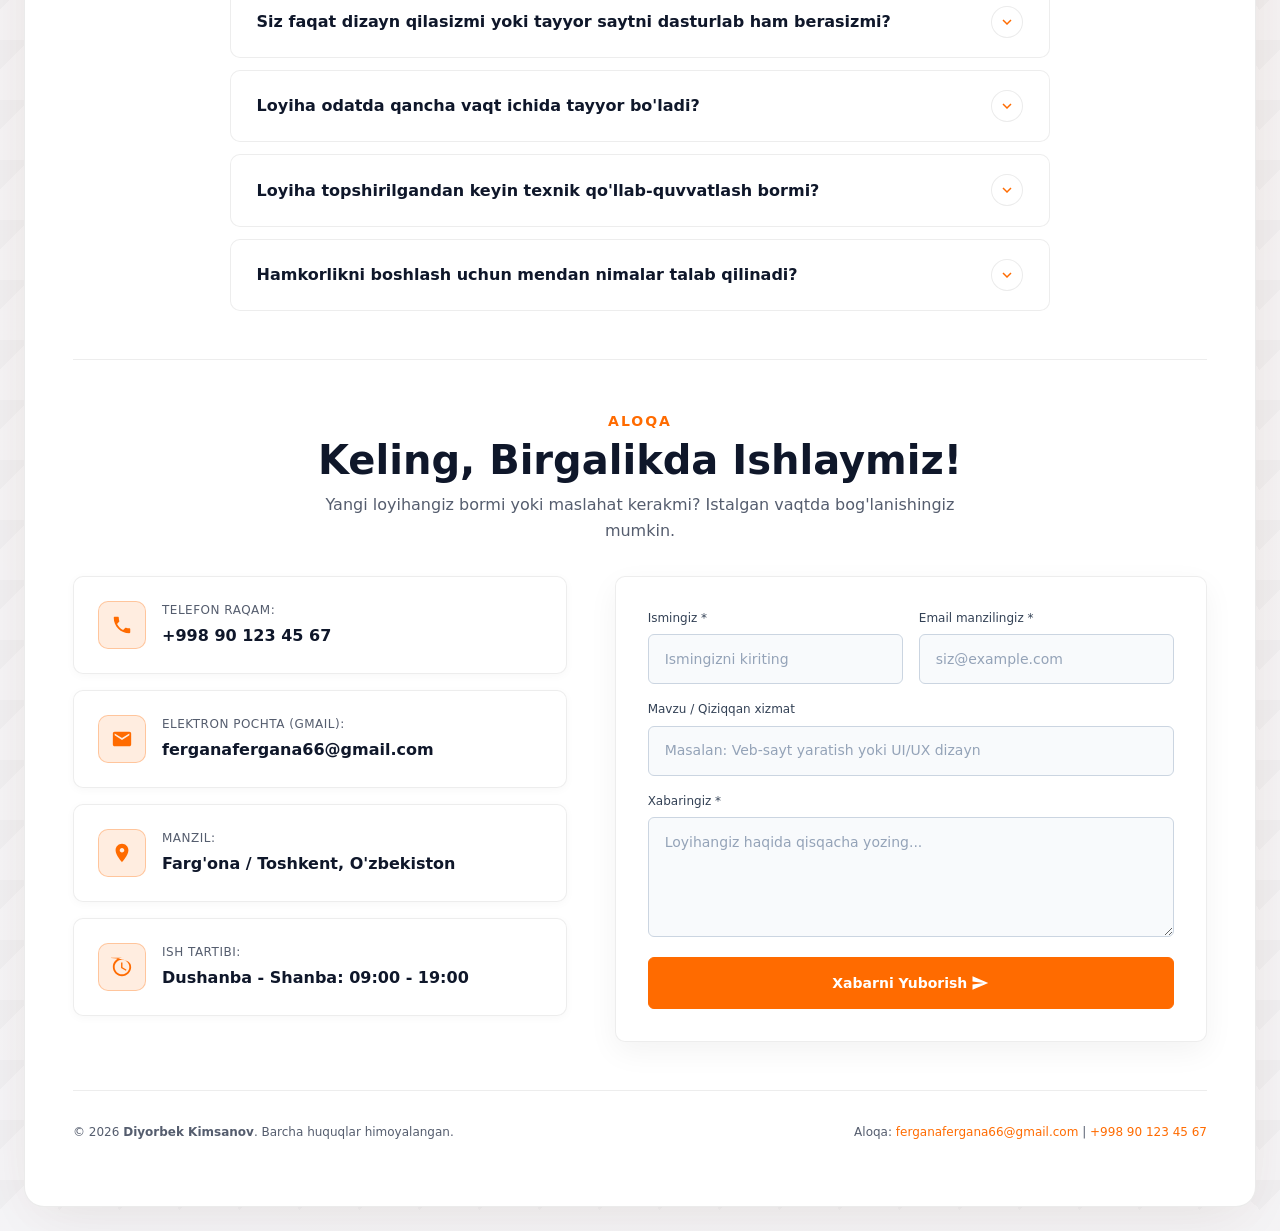
==== commit 1b67f4a7: "feat: add project cost calculator, FAQ accordion, career timeline and bilingual translations" ====
--- a/index.html
+++ b/index.html
@@ -44,6 +44,8 @@
                 <a href="#about" class="nav-link" data-i18n="nav.about">Men haqimda</a>
                 <a href="#portfolio" class="nav-link" data-i18n="nav.portfolio">Portfolio</a>
                 <a href="#testimonials" class="nav-link" data-i18n="nav.testimonials">Sharhlar</a>
+                <a href="#calculator" class="nav-link" data-i18n="nav.calculator">Kalkulyator</a>
+                <a href="#faq" class="nav-link" data-i18n="nav.faq">FAQ</a>
                 <a href="#contact" class="nav-link" data-i18n="nav.contact">Bog'lanish</a>
             </nav>
 
@@ -495,6 +497,96 @@
 
             </div>
 
+            <!-- Tajriba & Faoliyat Xronologiyasi (Career & Experience Timeline) -->
+            <div class="about-timeline-wrap">
+                <div class="about-timeline-header">
+                    <h3 class="about-timeline-heading" data-i18n="about.timelineTitle">Tajriba & Faoliyat Xronologiyasi</h3>
+                    <p class="about-timeline-desc" data-i18n="about.timelineDesc">Professional sohadagi 5+ yillik izchil o'sish, muvaffaqiyatli loyihalar va amaliy bosqichlar.</p>
+                </div>
+
+                <div class="timeline-container">
+                    <!-- 1-bosqich: 2024 — Hozirgacha -->
+                    <div class="timeline-item">
+                        <div class="timeline-card">
+                            <div class="timeline-meta-row">
+                                <span class="timeline-period" data-i18n="about.tl1Period">2024 — Hozirgacha</span>
+                                <span class="timeline-place">
+                                    <svg viewBox="0 0 24 24"><circle cx="12" cy="12" r="10"></circle><line x1="2" y1="12" x2="22" y2="12"></line><path d="M12 2a15.3 15.3 0 0 1 4 10 15.3 15.3 0 0 1-4 10 15.3 15.3 0 0 1-4-10 15.3 15.3 0 0 1 4-10z"></path></svg>
+                                    <span data-i18n="about.tl1Place">Xalqaro & Masofaviy Buyurtmalar</span>
+                                </span>
+                            </div>
+                            <h4 class="timeline-role" data-i18n="about.tl1Role">Senior UI/UX Dizayner & Frontend Freelancer</h4>
+                            <p class="timeline-desc" data-i18n="about.tl1Desc">Fintech, SaaS startaplar va E-commerce brendlari uchun eksklyuziv veb-interfeyslar, modulli Figma dizayn tizimlari hamda toza Vanilla JS frontend yechimlarini ishlab chiqish.</p>
+                            <div class="timeline-tags">
+                                <span class="timeline-tag" data-i18n="about.tl1Tag1">Figma Design System</span>
+                                <span class="timeline-tag" data-i18n="about.tl1Tag2">High-Converting UI</span>
+                                <span class="timeline-tag" data-i18n="about.tl1Tag3">Performance Optimization</span>
+                            </div>
+                        </div>
+                    </div>
+
+                    <!-- 2-bosqich: 2022 — 2024 -->
+                    <div class="timeline-item">
+                        <div class="timeline-card">
+                            <div class="timeline-meta-row">
+                                <span class="timeline-period" data-i18n="about.tl2Period">2022 — 2024</span>
+                                <span class="timeline-place">
+                                    <svg viewBox="0 0 24 24"><rect x="2" y="7" width="20" height="14" rx="2" ry="2"></rect><path d="M16 21V5a2 2 0 0 0-2-2h-4a2 2 0 0 0-2 2v16"></path></svg>
+                                    <span data-i18n="about.tl2Place">Raqamli Mahsulotlar Studiyasi</span>
+                                </span>
+                            </div>
+                            <h4 class="timeline-role" data-i18n="about.tl2Role">Lead UI/UX Dizayner (Product Design)</h4>
+                            <p class="timeline-desc" data-i18n="about.tl2Desc">Murakkab boshqaruv panellari (CRM/ERP dashboards), mobil banking va delivery ilovalarini noldan tadqiq qilish, prototiplash hamda jamoa bilan birgalikda muvaffaqiyatli ishga tushirish.</p>
+                            <div class="timeline-tags">
+                                <span class="timeline-tag" data-i18n="about.tl2Tag1">UX Research</span>
+                                <span class="timeline-tag" data-i18n="about.tl2Tag2">Interactive Prototyping</span>
+                                <span class="timeline-tag" data-i18n="about.tl2Tag3">Design Tokens</span>
+                            </div>
+                        </div>
+                    </div>
+
+                    <!-- 3-bosqich: 2021 — 2022 -->
+                    <div class="timeline-item">
+                        <div class="timeline-card">
+                            <div class="timeline-meta-row">
+                                <span class="timeline-period" data-i18n="about.tl3Period">2021 — 2022</span>
+                                <span class="timeline-place">
+                                    <svg viewBox="0 0 24 24"><polyline points="16 18 22 12 16 6"></polyline><polyline points="8 6 2 12 8 18"></polyline></svg>
+                                    <span data-i18n="about.tl3Place">Web Development Agency</span>
+                                </span>
+                            </div>
+                            <h4 class="timeline-role" data-i18n="about.tl3Role">Frontend Veb Dasturchi</h4>
+                            <p class="timeline-desc" data-i18n="about.tl3Desc">Dizayn maketlarini pixel-perfect darajasida semantik HTML5, zamonaviy CSS3 (Flexbox/Grid) va toza JavaScript kodlari bilan barcha qurilmalarga moslashuvchan jonli saytga aylantirish.</p>
+                            <div class="timeline-tags">
+                                <span class="timeline-tag" data-i18n="about.tl3Tag1">Pixel Perfect</span>
+                                <span class="timeline-tag" data-i18n="about.tl3Tag2">Mobile First</span>
+                                <span class="timeline-tag" data-i18n="about.tl3Tag3">Clean Vanilla JS</span>
+                            </div>
+                        </div>
+                    </div>
+
+                    <!-- 4-bosqich: 2019 — 2021 -->
+                    <div class="timeline-item">
+                        <div class="timeline-card">
+                            <div class="timeline-meta-row">
+                                <span class="timeline-period" data-i18n="about.tl4Period">2019 — 2021</span>
+                                <span class="timeline-place">
+                                    <svg viewBox="0 0 24 24"><polygon points="12 2 15.09 8.26 22 9.27 17 14.14 18.18 21.02 12 17.77 5.82 21.02 7 14.14 2 9.27 8.91 8.26 12 2"></polygon></svg>
+                                    <span data-i18n="about.tl4Place">Karyera Boshlanishi & Amaliyot</span>
+                                </span>
+                            </div>
+                            <h4 class="timeline-role" data-i18n="about.tl4Role">UI Dizayn & Veb Asoslari</h4>
+                            <p class="timeline-desc" data-i18n="about.tl4Desc">Tipografika, ranglar psixologiyasi, kompozitsiya va veb-standartlar bo'yicha chuqur amaliy o'rganish, dastlabki muvaffaqiyatli frilans mijoz loyihalari ustida ishlash.</p>
+                            <div class="timeline-tags">
+                                <span class="timeline-tag" data-i18n="about.tl4Tag1">Visual Design</span>
+                                <span class="timeline-tag" data-i18n="about.tl4Tag2">Wireframing</span>
+                                <span class="timeline-tag" data-i18n="about.tl4Tag3">Web Standards</span>
+                            </div>
+                        </div>
+                    </div>
+                </div>
+            </div>
+
         </section>
 
         <!-- 5. PORTFOLIO (MENING ISHLARIM) BO'LIMI -->
@@ -831,7 +923,312 @@
             </div>
         </section>
 
-        <!-- 7. BOG'LANISH (CONTACT) BO'LIMI -->
+        <!-- 7. LOYIHA NARXI KALKULYATORI (PROJECT COST ESTIMATOR) -->
+        <section class="calculator-section" id="calculator">
+            <div class="section-header">
+                <span class="section-subtitle" data-i18n="calculator.subtitle">Narx Kalkulyatori</span>
+                <h2 class="section-title" data-i18n="calculator.title">Loyiha Byudjetini Hisoblang</h2>
+                <p class="section-desc" data-i18n="calculator.desc">
+                    Loyiha turini va kerakli xususiyatlarni tanlang — tizim muddat va narxni real vaqtda avtomatik hisoblab beradi.
+                </p>
+            </div>
+
+            <div class="calculator-grid">
+                <!-- Chap ustun: Tanlovlar (Options) -->
+                <div class="calc-options">
+                    
+                    <!-- 1-qadam: Loyiha turi -->
+                    <div class="calc-step-group">
+                        <h4 class="calc-step-title">
+                            <svg viewBox="0 0 24 24"><polygon points="12 2 2 7 12 12 22 7 12 2"></polygon><polyline points="2 17 12 22 22 17"></polyline><polyline points="2 12 12 17 22 12"></polyline></svg>
+                            <span data-i18n="calculator.step1Title">1. Loyiha turini tanlang</span>
+                        </h4>
+                        <div class="calc-type-cards" id="calcTypeGroup">
+                            <div class="calc-type-card is-selected" data-type="ui" data-base-min="180" data-base-max="320" data-days-min="5" data-days-max="8">
+                                <div class="calc-type-icon">
+                                    <svg viewBox="0 0 24 24"><path d="M12 2a4.5 4.5 0 0 0 0 9 4.5 4.5 0 0 1 0 9 10 10 0 0 0 0-18z"></path></svg>
+                                </div>
+                                <h5 class="calc-type-name" data-i18n="calculator.typeUi">UI/UX Dizayn</h5>
+                                <p class="calc-type-desc" data-i18n="calculator.typeUiDesc">Figma prototip, wireframe va to'liq interfeys dizayni</p>
+                            </div>
+
+                            <div class="calc-type-card" data-type="web" data-base-min="280" data-base-max="480" data-days-min="7" data-days-max="12">
+                                <div class="calc-type-icon">
+                                    <svg viewBox="0 0 24 24"><rect x="2" y="3" width="20" height="14" rx="2" ry="2"></rect><line x1="8" y1="21" x2="16" y2="21"></line><line x1="12" y1="17" x2="12" y2="21"></line></svg>
+                                </div>
+                                <h5 class="calc-type-name" data-i18n="calculator.typeWeb">Veb-sayt / Landing</h5>
+                                <p class="calc-type-desc" data-i18n="calculator.typeWebDesc">Dizayn + toza HTML5, CSS3 va Vanilla JS frontend</p>
+                            </div>
+
+                            <div class="calc-type-card" data-type="ecom" data-base-min="480" data-base-max="850" data-days-min="14" data-days-max="22">
+                                <div class="calc-type-icon">
+                                    <svg viewBox="0 0 24 24"><circle cx="9" cy="21" r="1"></circle><circle cx="20" cy="21" r="1"></circle><path d="M1 1h4l2.68 13.39a2 2 0 0 0 2 1.61h9.72a2 2 0 0 0 2-1.61L23 6H6"></path></svg>
+                                </div>
+                                <h5 class="calc-type-name" data-i18n="calculator.typeEcom">E-Commerce / Tizim</h5>
+                                <p class="calc-type-desc" data-i18n="calculator.typeEcomDesc">Internet do'kon yoki murakkab web portal</p>
+                            </div>
+
+                            <div class="calc-type-card" data-type="mobile" data-base-min="320" data-base-max="580" data-days-min="8" data-days-max="15">
+                                <div class="calc-type-icon">
+                                    <svg viewBox="0 0 24 24"><rect x="5" y="2" width="14" height="20" rx="2" ry="2"></rect><line x1="12" y1="18" x2="12.01" y2="18"></line></svg>
+                                </div>
+                                <h5 class="calc-type-name" data-i18n="calculator.typeMobile">Mobil Ilova Dizayni</h5>
+                                <p class="calc-type-desc" data-i18n="calculator.typeMobileDesc">iOS & Android uchun zamonaviy mobil UI/UX</p>
+                            </div>
+                        </div>
+                    </div>
+
+                    <!-- 2-qadam: Sahifalar soni -->
+                    <div class="calc-step-group">
+                        <h4 class="calc-step-title">
+                            <svg viewBox="0 0 24 24"><rect x="3" y="3" width="18" height="18" rx="2" ry="2"></rect><line x1="3" y1="9" x2="21" y2="9"></line><line x1="9" y1="21" x2="9" y2="9"></line></svg>
+                            <span data-i18n="calculator.step2Title">2. Sahifalar / Ekranlar hajmi</span>
+                        </h4>
+                        <div class="calc-scale-pills" id="calcScaleGroup">
+                            <div class="calc-scale-pill is-selected" data-scale="1" data-mult="1.0" data-time-mult="1.0">
+                                <span data-i18n="calculator.scale1">1 - 3 sahifa (Boshlang'ich)</span>
+                            </div>
+                            <div class="calc-scale-pill" data-scale="2" data-mult="1.4" data-time-mult="1.3">
+                                <span data-i18n="calculator.scale2">4 - 7 sahifa (Standart)</span>
+                            </div>
+                            <div class="calc-scale-pill" data-scale="3" data-mult="1.85" data-time-mult="1.6">
+                                <span data-i18n="calculator.scale3">8 - 15 sahifa (Kengaytirilgan)</span>
+                            </div>
+                            <div class="calc-scale-pill" data-scale="4" data-mult="2.4" data-time-mult="2.0">
+                                <span data-i18n="calculator.scale4">16+ sahifa (Katta tizim)</span>
+                            </div>
+                        </div>
+                    </div>
+
+                    <!-- 3-qadam: Qo'shimcha funksiyalar -->
+                    <div class="calc-step-group">
+                        <h4 class="calc-step-title">
+                            <svg viewBox="0 0 24 24"><path d="M12 2v20M17 5H9.5a3.5 3.5 0 0 0 0 7h5a3.5 3.5 0 0 1 0 7H6"></path></svg>
+                            <span data-i18n="calculator.step3Title">3. Qo'shimcha imkoniyatlar</span>
+                        </h4>
+                        <div class="calc-extras-list" id="calcExtrasGroup">
+                            <div class="calc-extra-item is-checked" data-extra="responsive" data-cost="0" data-days="0" data-fixed="true">
+                                <div class="calc-extra-left">
+                                    <div class="calc-check-box">
+                                        <svg viewBox="0 0 24 24"><polyline points="20 6 9 17 4 12"></polyline></svg>
+                                    </div>
+                                    <span class="calc-extra-text" data-i18n="calculator.optResponsive">Responsive Mobile-First (Har qanday ekranga mukammal moslashuv)</span>
+                                </div>
+                                <span class="calc-extra-badge" data-i18n="calculator.optResponsiveBadge">Kiritilgan</span>
+                            </div>
+
+                            <div class="calc-extra-item is-checked" data-extra="theme" data-cost="60" data-days="2">
+                                <div class="calc-extra-left">
+                                    <div class="calc-check-box">
+                                        <svg viewBox="0 0 24 24"><polyline points="20 6 9 17 4 12"></polyline></svg>
+                                    </div>
+                                    <span class="calc-extra-text" data-i18n="calculator.optTheme">Dark & Light Luxury rejimi (Mavzu almashtirish)</span>
+                                </div>
+                                <span class="calc-spec-val">+$60</span>
+                            </div>
+
+                            <div class="calc-extra-item" data-extra="animations" data-cost="80" data-days="2">
+                                <div class="calc-extra-left">
+                                    <div class="calc-check-box">
+                                        <svg viewBox="0 0 24 24"><polyline points="20 6 9 17 4 12"></polyline></svg>
+                                    </div>
+                                    <span class="calc-extra-text" data-i18n="calculator.optAnimations">Interaktiv animatsiyalar & mikro-effektlar</span>
+                                </div>
+                                <span class="calc-spec-val">+$80</span>
+                            </div>
+
+                            <div class="calc-extra-item" data-extra="designSystem" data-cost="110" data-days="3">
+                                <div class="calc-extra-left">
+                                    <div class="calc-check-box">
+                                        <svg viewBox="0 0 24 24"><polyline points="20 6 9 17 4 12"></polyline></svg>
+                                    </div>
+                                    <span class="calc-extra-text" data-i18n="calculator.optDesignSystem">Figma Design System (Qayta ishlatiluvchi komponentlar kutubxonasi)</span>
+                                </div>
+                                <span class="calc-spec-val">+$110</span>
+                            </div>
+
+                            <div class="calc-extra-item" data-extra="multilang" data-cost="70" data-days="2">
+                                <div class="calc-extra-left">
+                                    <div class="calc-check-box">
+                                        <svg viewBox="0 0 24 24"><polyline points="20 6 9 17 4 12"></polyline></svg>
+                                    </div>
+                                    <span class="calc-extra-text" data-i18n="calculator.optMultilang">Ko'ptillilik (UZ / EN / RU til almashuvi)</span>
+                                </div>
+                                <span class="calc-spec-val">+$70</span>
+                            </div>
+
+                            <div class="calc-extra-item" data-extra="speed" data-cost="50" data-days="1">
+                                <div class="calc-extra-left">
+                                    <div class="calc-check-box">
+                                        <svg viewBox="0 0 24 24"><polyline points="20 6 9 17 4 12"></polyline></svg>
+                                    </div>
+                                    <span class="calc-extra-text" data-i18n="calculator.optSpeed">Yuqori tezlik & SEO bazaviy optimizatsiya</span>
+                                </div>
+                                <span class="calc-spec-val">+$50</span>
+                            </div>
+                        </div>
+                    </div>
+
+                </div>
+
+                <!-- O'ng ustun: Jonli xulosa kartasi (Sticky Summary) -->
+                <div class="calc-summary-card">
+                    <div class="calc-summary-header">
+                        <h4 class="calc-summary-title" data-i18n="calculator.summaryTitle">Hisob-Kitob Xulosasi</h4>
+                        <span class="calc-live-pill">LIVE ESTIMATE</span>
+                    </div>
+
+                    <div class="calc-specs-list">
+                        <div class="calc-spec-item">
+                            <span class="calc-spec-lbl" data-i18n="calculator.summaryType">Tanlangan tur:</span>
+                            <span class="calc-spec-val" id="calcSummaryType">UI/UX Dizayn</span>
+                        </div>
+                        <div class="calc-spec-item">
+                            <span class="calc-spec-lbl" data-i18n="calculator.summaryScale">Hajm:</span>
+                            <span class="calc-spec-val" id="calcSummaryScale">1 - 3 sahifa</span>
+                        </div>
+                        <div class="calc-spec-item">
+                            <span class="calc-spec-lbl" data-i18n="calculator.summaryExtras">Qo'shimchalar:</span>
+                            <div class="calc-extras-tags" id="calcSummaryExtras">
+                                <span class="calc-extra-tag">Responsive</span>
+                                <span class="calc-extra-tag">Dark/Light</span>
+                            </div>
+                        </div>
+                    </div>
+
+                    <!-- Muddat -->
+                    <div class="calc-time-card">
+                        <span class="calc-spec-lbl" data-i18n="calculator.summaryEstTime">Taxminiy muddat:</span>
+                        <span class="calc-time-val" id="calcSummaryTime">
+                            <svg viewBox="0 0 24 24"><circle cx="12" cy="12" r="10"></circle><polyline points="12 6 12 12 16 14"></polyline></svg>
+                            <span id="calcTimeText">7 - 10 kun</span>
+                        </span>
+                    </div>
+
+                    <!-- Narx oralig'i -->
+                    <div class="calc-price-card">
+                        <div class="calc-price-lbl" data-i18n="calculator.summaryEstPrice">Taxminiy byudjet:</div>
+                        <div class="calc-price-val" id="calcPriceRange">$240 — $380</div>
+                    </div>
+
+                    <!-- Buyurtma tugmasi -->
+                    <button class="calc-order-btn" id="calcOrderBtn" type="button">
+                        <svg viewBox="0 0 24 24"><line x1="22" y1="2" x2="11" y2="13"></line><polygon points="22 2 15 22 11 13 2 9 22 2"></polygon></svg>
+                        <span data-i18n="calculator.orderBtn">Ushbu hisob bilan buyurtma berish</span>
+                    </button>
+
+                    <div class="calc-guarantee-note">
+                        <svg viewBox="0 0 24 24"><path d="M12 22s8-4 8-10V5l-8-3-8 3v7c0 6 8 10 8 10z"></path></svg>
+                        <span data-i18n="calculator.guarantee">100% shaffof narxlar va bepul dastlabki maslahat</span>
+                    </div>
+                </div>
+            </div>
+        </section>
+
+        <!-- 8. KO'P BERILADIGAN SAVOLLAR (FAQ ACCORDION) -->
+        <section class="faq-section" id="faq">
+            <div class="section-header">
+                <span class="section-subtitle" data-i18n="faq.subtitle">FAQ</span>
+                <h2 class="section-title" data-i18n="faq.title">Ko'p Beriladigan Savollar</h2>
+                <p class="section-desc" data-i18n="faq.desc">
+                    Hamkorlikni boshlashdan oldin mijozlarimiz eng ko'p so'raydigan muhim savollarga ochiq va aniq javoblar.
+                </p>
+            </div>
+
+            <div class="faq-accordion" id="faqAccordion">
+                <!-- Savol 1 (Boshida ochiq holatda) -->
+                <div class="faq-item is-open">
+                    <button class="faq-header" type="button" aria-expanded="true">
+                        <span class="faq-question" data-i18n="faq.q1">Loyiha uchun to'lov qanday tartibda amalga oshiriladi?</span>
+                        <div class="faq-icon-box" aria-hidden="true">
+                            <svg viewBox="0 0 24 24"><polyline points="6 9 12 15 18 9"></polyline></svg>
+                        </div>
+                    </button>
+                    <div class="faq-body">
+                        <p class="faq-answer" data-i18n="faq.a1">
+                            Standart shartlarga ko'ra: 50% boshlang'ich avans to'lovi (ish boshlanishi uchun) va qolgan 50% loyiha to'liq qabul qilingandan so'ng to'lanadi. Katta hajmdagi tizimlarda bosqichma-bosqich (milestone) to'lov tartibi ham mumkin. To'lovlar bank kartasi, hisob-raqam yoki xalqaro o'tkazmalar orqali qabul qilinadi.
+                        </p>
+                    </div>
+                </div>
+
+                <!-- Savol 2 -->
+                <div class="faq-item">
+                    <button class="faq-header" type="button" aria-expanded="false">
+                        <span class="faq-question" data-i18n="faq.q2">Dizayn va kodga tuzatishlar (revisions) kiritish bepulmi?</span>
+                        <div class="faq-icon-box" aria-hidden="true">
+                            <svg viewBox="0 0 24 24"><polyline points="6 9 12 15 18 9"></polyline></svg>
+                        </div>
+                    </button>
+                    <div class="faq-body">
+                        <p class="faq-answer" data-i18n="faq.a2">
+                            Ha, albatta! Har bir loyihada wireframe, dizayn va dasturlash bosqichlarida 2-3 davrali bepul tuzatishlar kiritish kafolatlangan. Men har bir qadamni siz bilan doimiy kelishib borganim sababli, kutilmagan o'zgarishlarga ehtiyoj deyarli qolmaydi.
+                        </p>
+                    </div>
+                </div>
+
+                <!-- Savol 3 -->
+                <div class="faq-item">
+                    <button class="faq-header" type="button" aria-expanded="false">
+                        <span class="faq-question" data-i18n="faq.q3">Siz faqat dizayn qilasizmi yoki tayyor saytni dasturlab ham berasizmi?</span>
+                        <div class="faq-icon-box" aria-hidden="true">
+                            <svg viewBox="0 0 24 24"><polyline points="6 9 12 15 18 9"></polyline></svg>
+                        </div>
+                    </button>
+                    <div class="faq-body">
+                        <p class="faq-answer" data-i18n="faq.a3">
+                            Men har ikkala yo'nalishda professional ishlayman: faqat Figma'da UI/UX dizayn (dasturchilar uchun topshirishga tayyor) yoki dizayn bilan birga toza semantik HTML5, zamonaviy CSS3 va Vanilla JS yordamida to'liq ishlaydigan jonli frontend saytni yaratib bera olaman.
+                        </p>
+                    </div>
+                </div>
+
+                <!-- Savol 4 -->
+                <div class="faq-item">
+                    <button class="faq-header" type="button" aria-expanded="false">
+                        <span class="faq-question" data-i18n="faq.q4">Loyiha odatda qancha vaqt ichida tayyor bo'ladi?</span>
+                        <div class="faq-icon-box" aria-hidden="true">
+                            <svg viewBox="0 0 24 24"><polyline points="6 9 12 15 18 9"></polyline></svg>
+                        </div>
+                    </button>
+                    <div class="faq-body">
+                        <p class="faq-answer" data-i18n="faq.a4">
+                            Oddiy landing sahifalar va vizitka saytlar 4–7 kun, to'liq korporativ sayt yoki mobil ilova dizayni 10–20 kun davom etadi. Agar sizga favqulodda shoshilinch natija kerak bo'lsa, muddatni tezlashtirish imkoniyati ham mavjud.
+                        </p>
+                    </div>
+                </div>
+
+                <!-- Savol 5 -->
+                <div class="faq-item">
+                    <button class="faq-header" type="button" aria-expanded="false">
+                        <span class="faq-question" data-i18n="faq.q5">Loyiha topshirilgandan keyin texnik qo'llab-quvvatlash bormi?</span>
+                        <div class="faq-icon-box" aria-hidden="true">
+                            <svg viewBox="0 0 24 24"><polyline points="6 9 12 15 18 9"></polyline></svg>
+                        </div>
+                    </button>
+                    <div class="faq-body">
+                        <p class="faq-answer" data-i18n="faq.a5">
+                            Ha, loyiha to'liq topshirilgandan so'ng 14–30 kun davomida bepul kafolatlangan texnik qo'llab-quvvatlash taqdim etiladi. Bunga saytni xosting/serverga joylash, domen ulash va mayda savollarga tezkor yordam kiradi.
+                        </p>
+                    </div>
+                </div>
+
+                <!-- Savol 6 -->
+                <div class="faq-item">
+                    <button class="faq-header" type="button" aria-expanded="false">
+                        <span class="faq-question" data-i18n="faq.q6">Hamkorlikni boshlash uchun mendan nimalar talab qilinadi?</span>
+                        <div class="faq-icon-box" aria-hidden="true">
+                            <svg viewBox="0 0 24 24"><polyline points="6 9 12 15 18 9"></polyline></svg>
+                        </div>
+                    </button>
+                    <div class="faq-body">
+                        <p class="faq-answer" data-i18n="faq.a6">
+                            Loyihangizning umumiy g'oyasi, maqsadi, agar mavjud bo'lsa yoqqan sayt namunalari (referenslar) va logotip/matnlar yetarli. Agar tayyor ma'lumotlar bo'lmasa, dastlabki brifing suhbatida barchasini noldan birgalikda shakllantiramiz.
+                        </p>
+                    </div>
+                </div>
+            </div>
+        </section>
+
+        <!-- 9. BOG'LANISH (CONTACT) BO'LIMI -->
         <section class="contact-section" id="contact">
 
             <!-- Sarlavha qismi -->
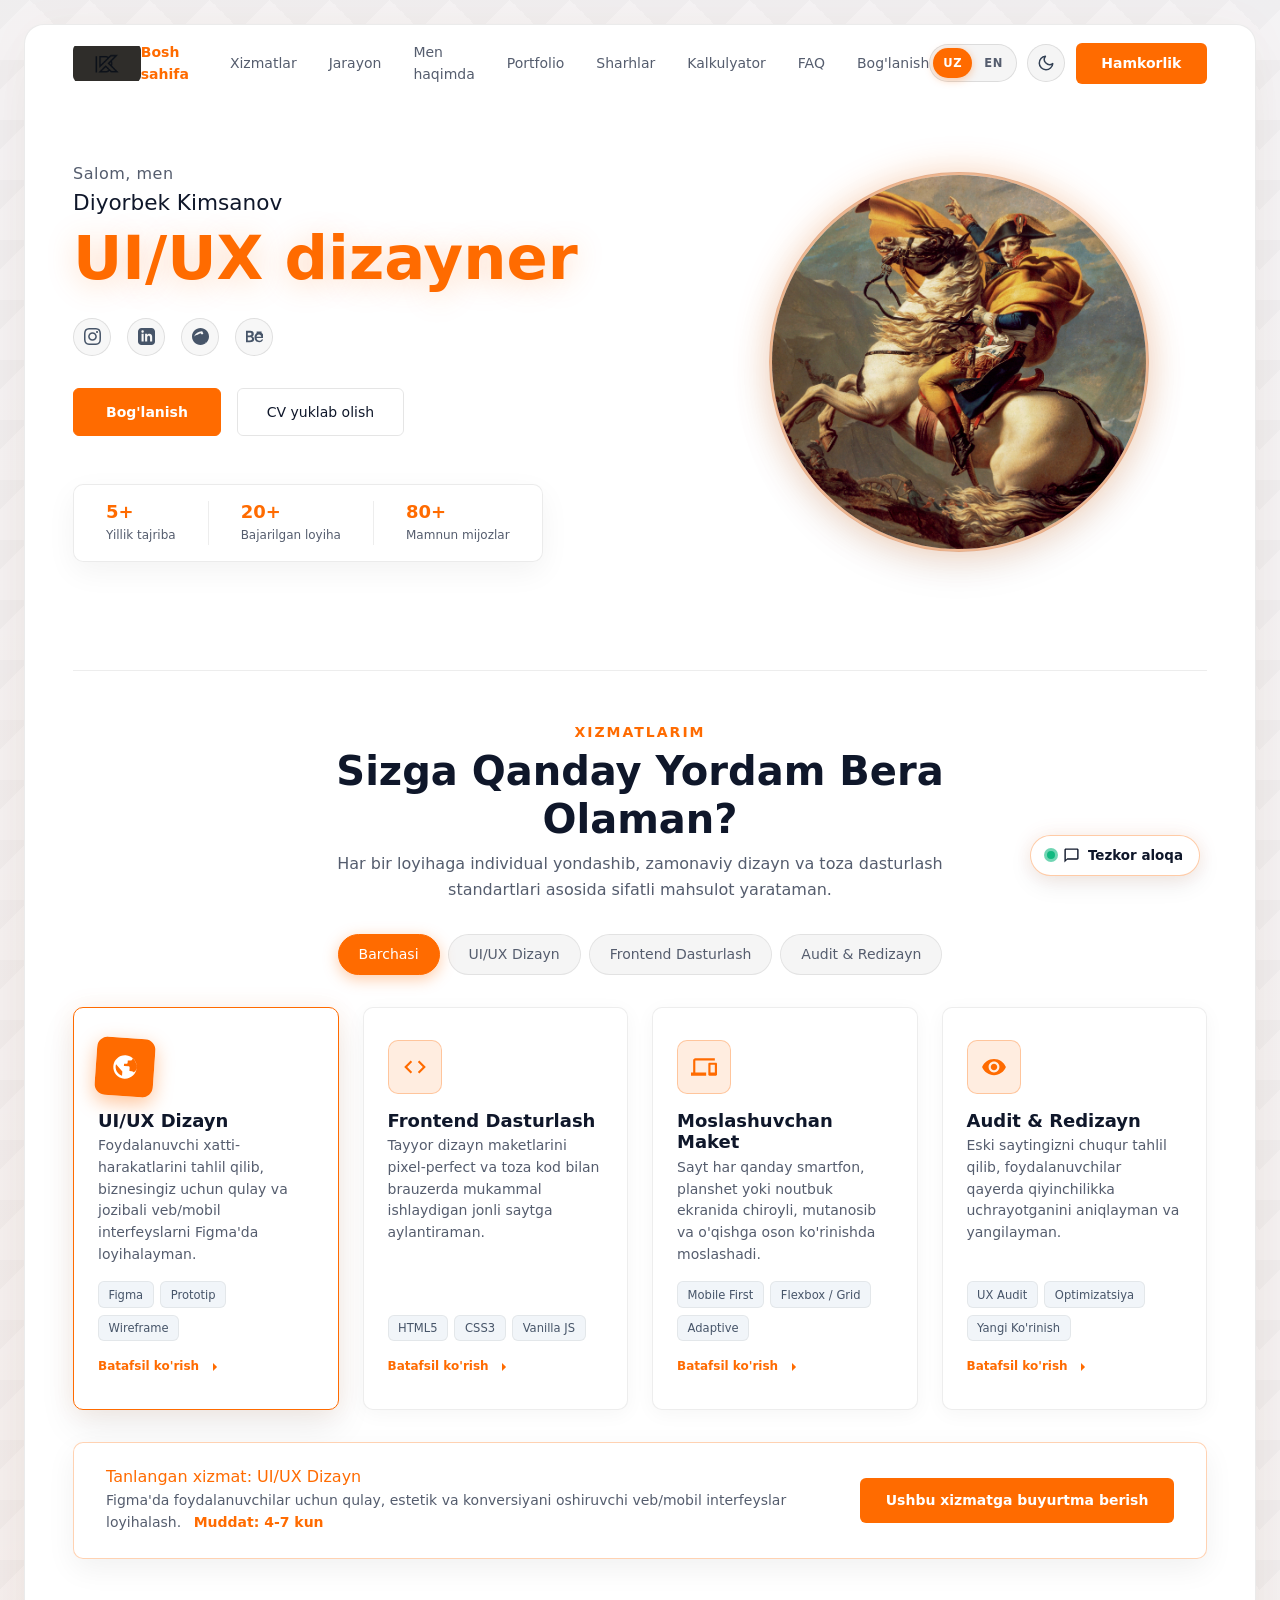
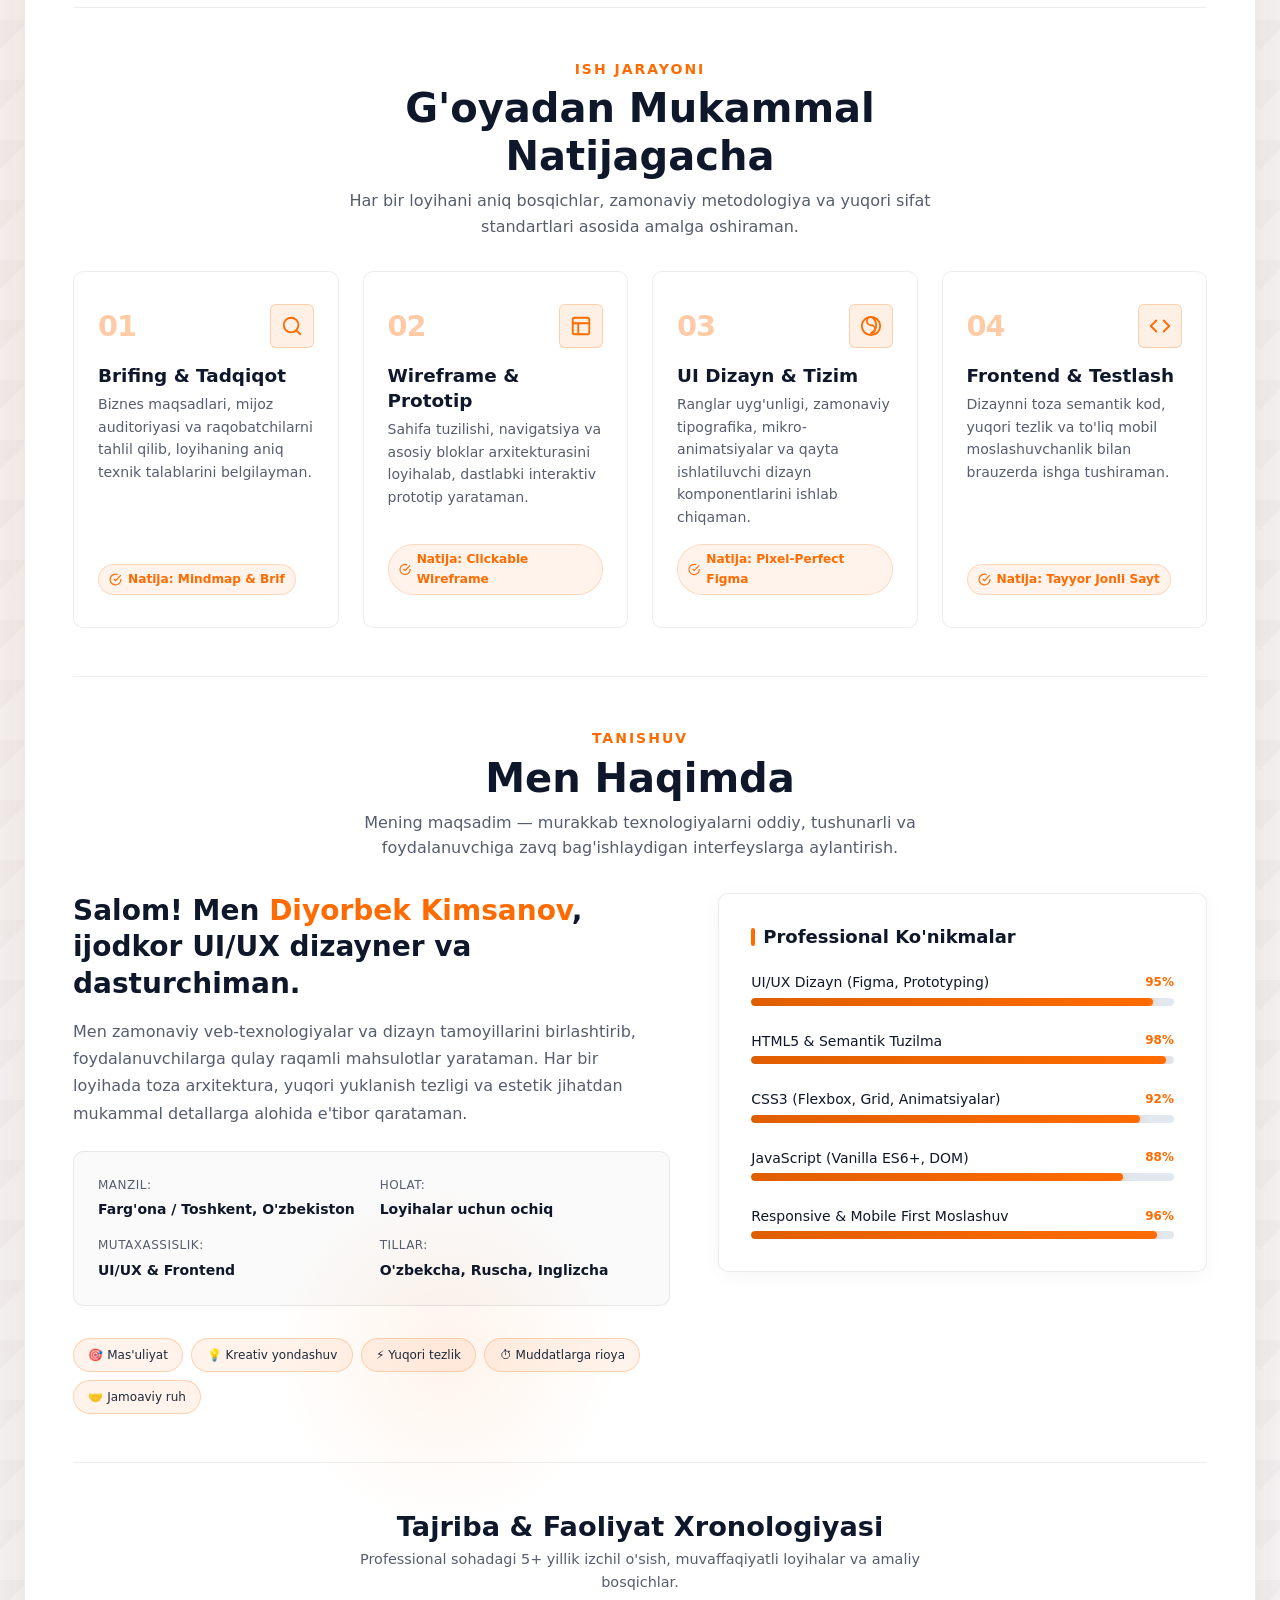
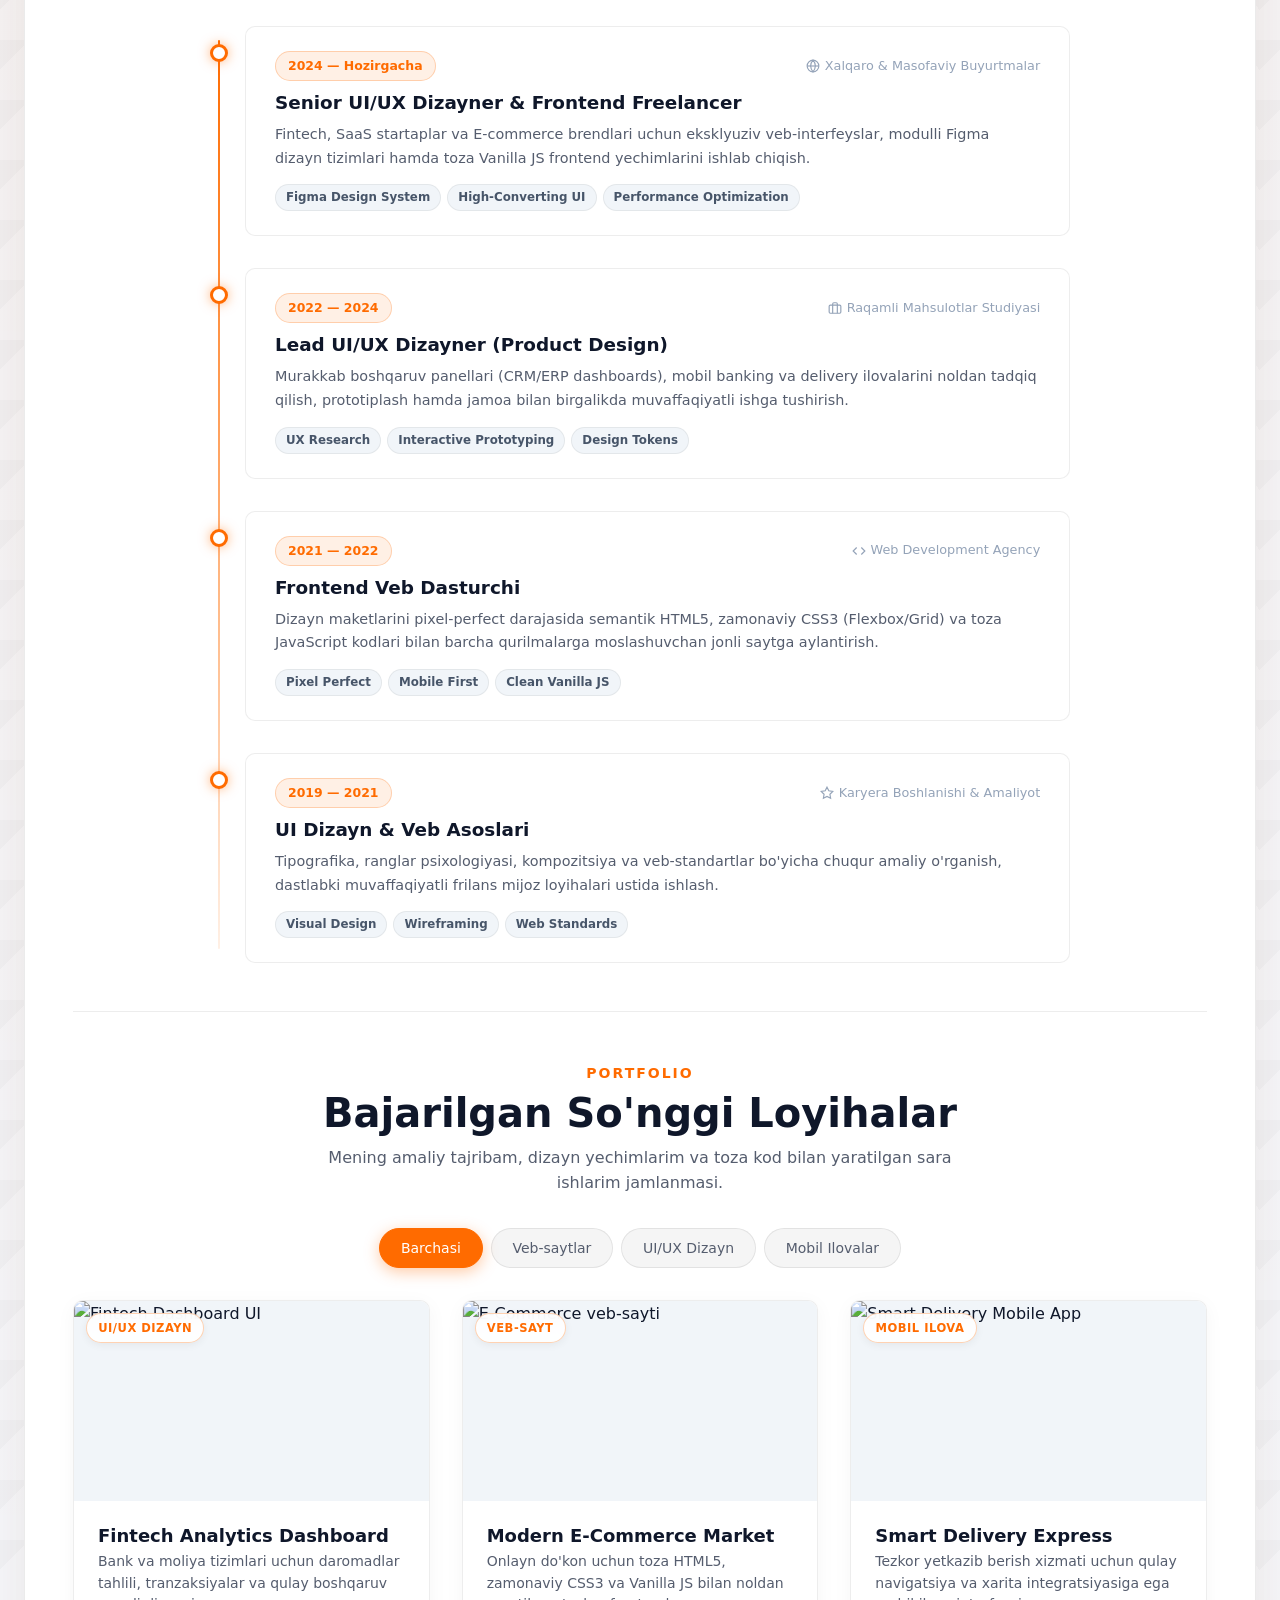
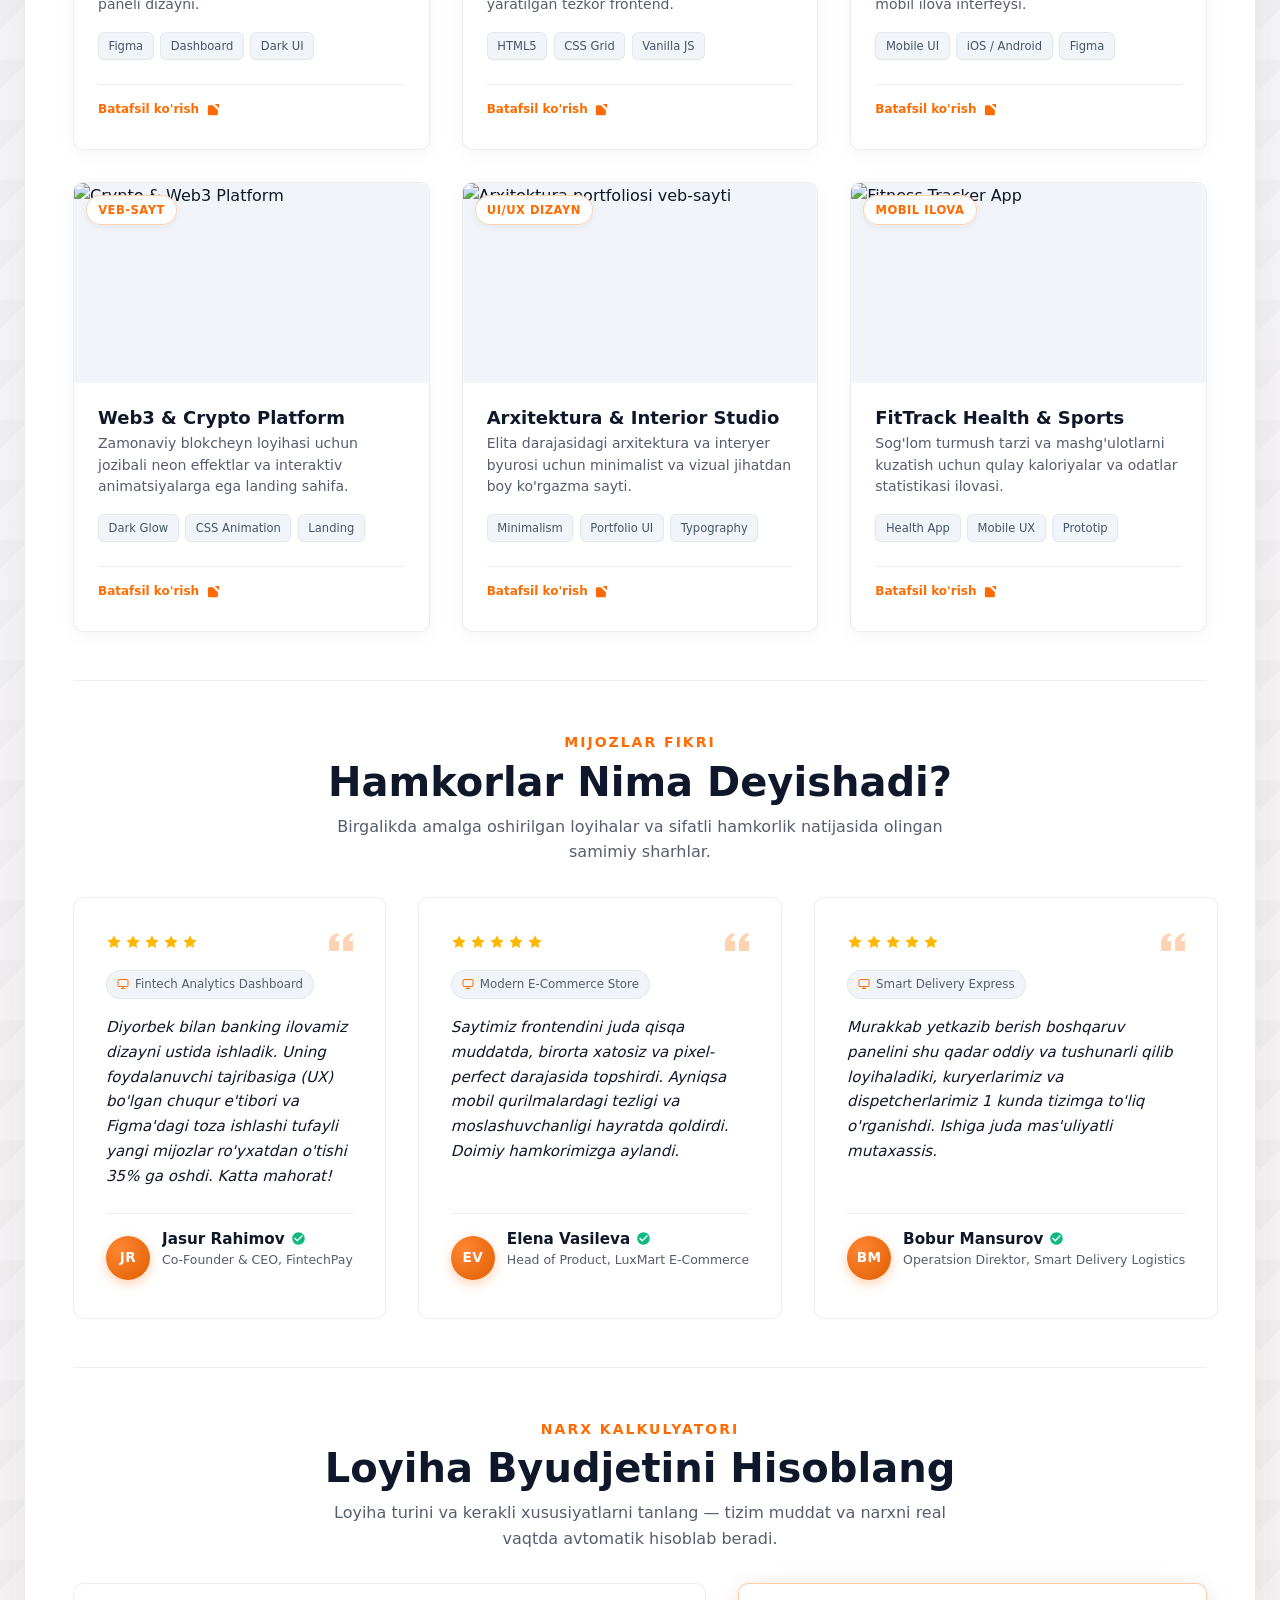
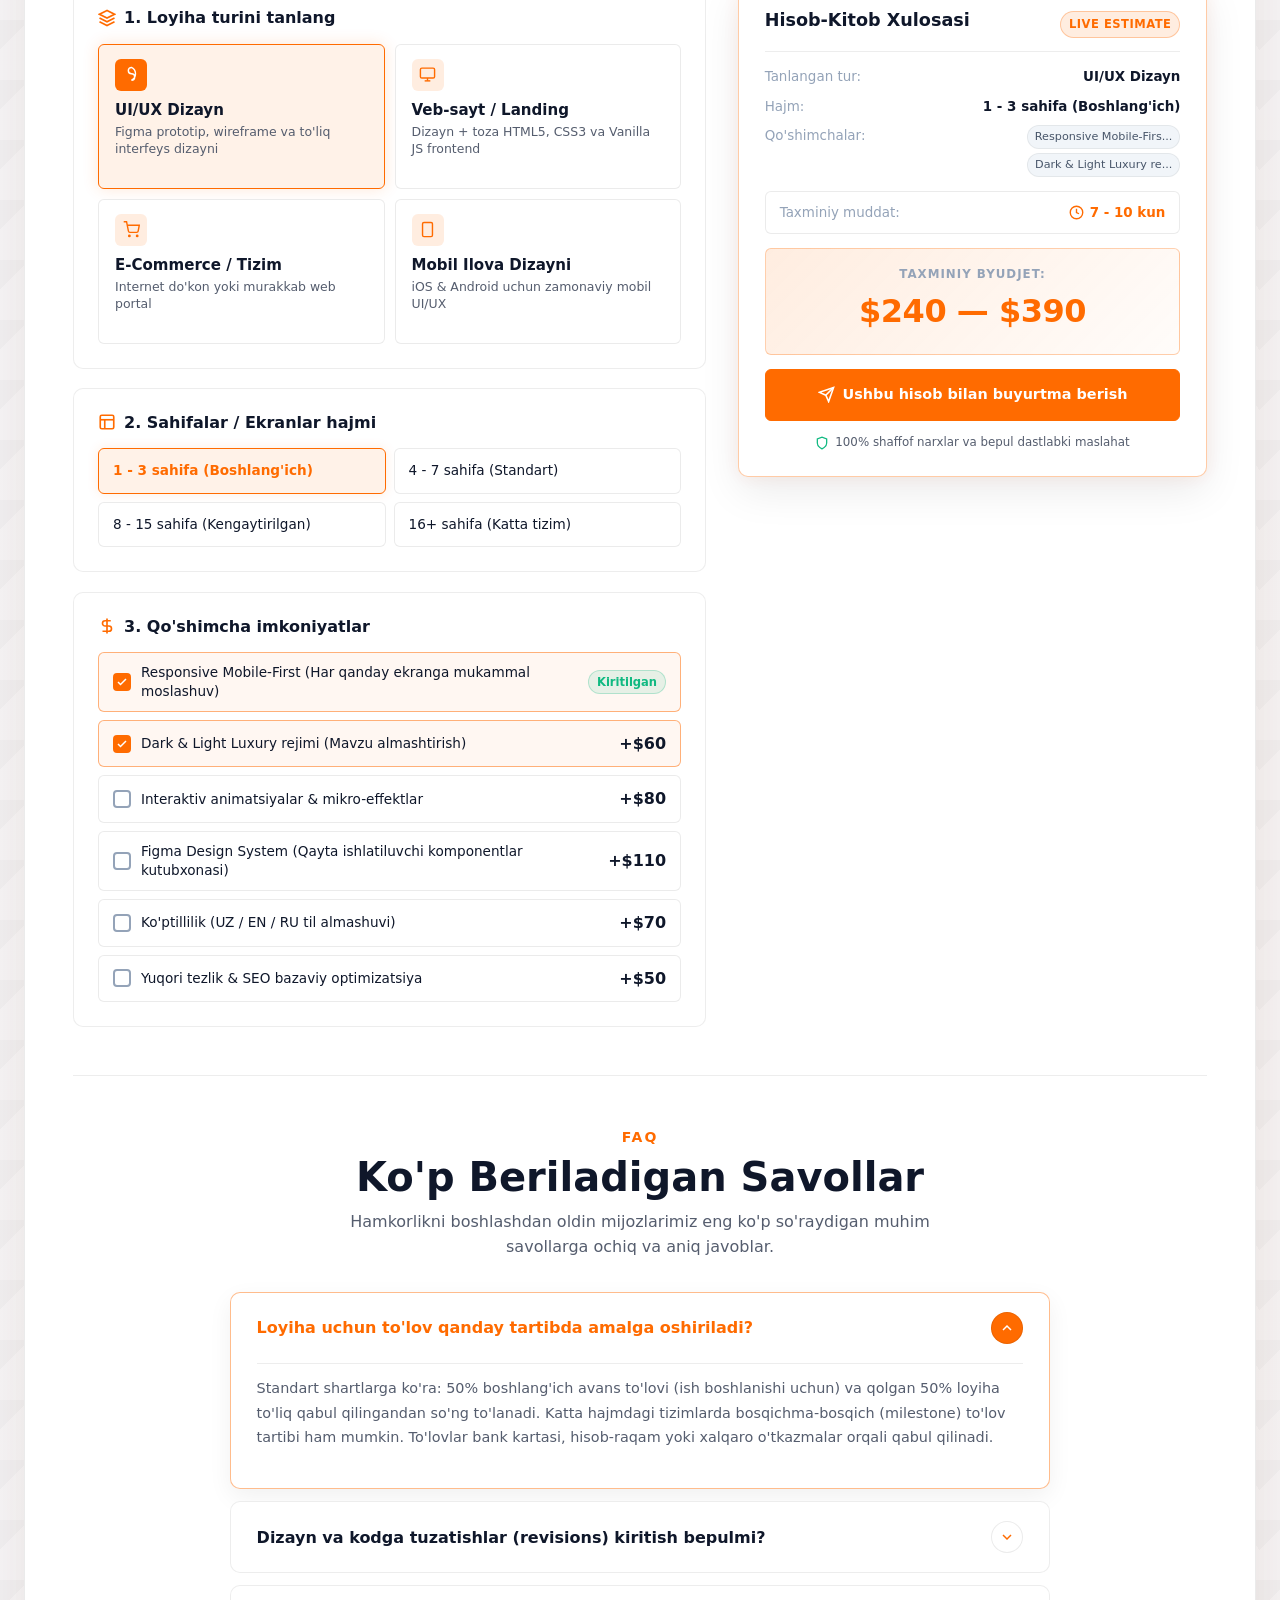
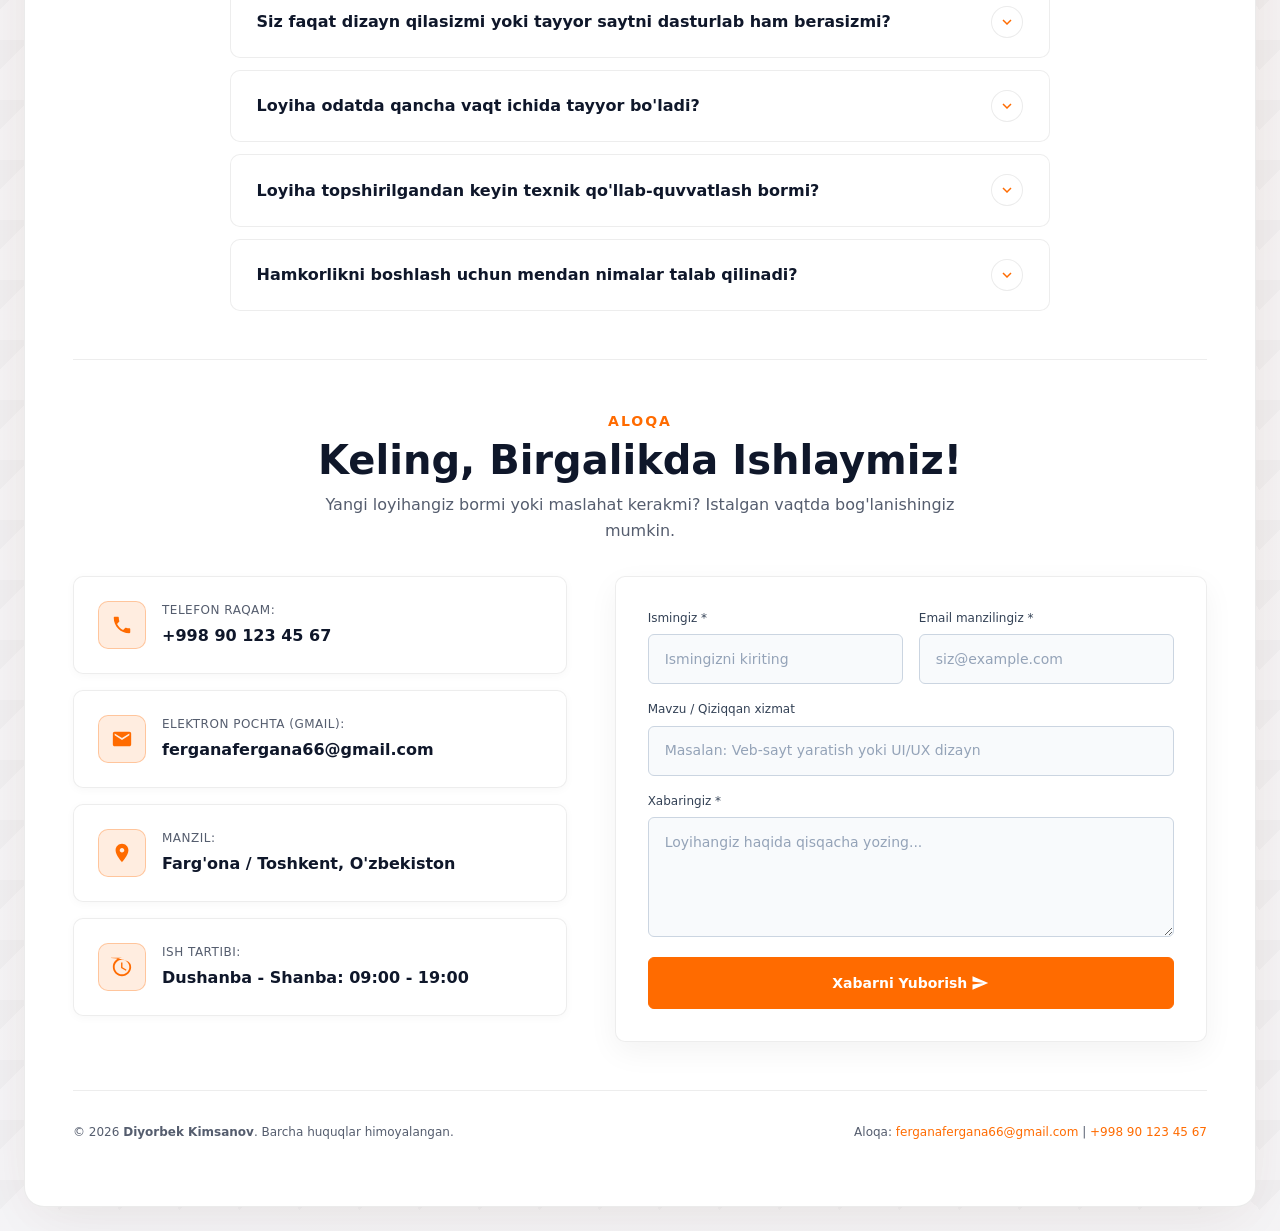
==== commit 7724cdf1: "feat: add mobile drawer, animated stat counters, quick connect widget, back-to-top and SEO meta tags" ====
--- a/index.html
+++ b/index.html
@@ -4,6 +4,26 @@
     <meta charset="UTF-8">
     <meta name="viewport" content="width=device-width, initial-scale=1.0">
     <title>Portfolio - Kimsanov Diyorbek | UI/UX Dizayner</title>
+    <meta name="description" content="Kimsanov Diyorbek — Professional UI/UX dizayner va Frontend dasturchi. Zamonaviy veb-saytlar, mobil ilovalar, CRM va Figma dizayn tizimlari.">
+    <meta name="keywords" content="UI/UX dizayn, veb dizayn, frontend dasturchi, portfolio, Figma, Diyorbek Kimsanov, Toshkent, O'zbekiston">
+    <meta name="author" content="Diyorbek Kimsanov">
+    <meta name="theme-color" content="#121212" id="metaThemeColor">
+
+    <!-- Open Graph / Facebook / Telegram / WhatsApp -->
+    <meta property="og:type" content="website">
+    <meta property="og:url" content="https://diyorbek.uz/">
+    <meta property="og:title" content="Portfolio - Kimsanov Diyorbek | UI/UX Dizayner">
+    <meta property="og:description" content="Kimsanov Diyorbek — Professional UI/UX dizayner va Frontend dasturchi. Zamonaviy raqamli mahsulotlar va interfeyslar portfoliysi.">
+    <meta property="og:image" content="assets/images/profile-portrait.png">
+    <meta property="og:locale" content="uz_UZ">
+
+    <!-- Twitter -->
+    <meta name="twitter:card" content="summary_large_image">
+    <meta name="twitter:url" content="https://diyorbek.uz/">
+    <meta name="twitter:title" content="Portfolio - Kimsanov Diyorbek | UI/UX Dizayner">
+    <meta name="twitter:description" content="Kimsanov Diyorbek — Professional UI/UX dizayner va Frontend dasturchi. Zamonaviy raqamli mahsulotlar va interfeyslar portfoliysi.">
+    <meta name="twitter:image" content="assets/images/profile-portrait.png">
+
     <!-- Sayt belgisi (Favicon) -->
     <link rel="icon" type="image/png" href="assets/images/favicon.png">
     <!-- Mavzu va til miltillashining oldini olish (Anti-FOUC) -->
@@ -75,6 +95,11 @@
                     </svg>
                 </button>
                 <button class="btn-nav" id="navHireBtn" data-i18n="nav.hire">Hamkorlik</button>
+                <button class="nav-hamburger" id="navHamburgerBtn" type="button" aria-label="Menyu" aria-expanded="false">
+                    <span class="hamburger-bar"></span>
+                    <span class="hamburger-bar"></span>
+                    <span class="hamburger-bar"></span>
+                </button>
             </div>
         </header>
 
@@ -127,15 +152,15 @@
                 <!-- Statistika Card (Pastki qism) -->
                 <div class="stats-card">
                     <div class="stat-item">
-                        <span class="stat-number" data-i18n="hero.statExpNum">5+</span>
+                        <span class="stat-number" data-target="5" data-i18n="hero.statExpNum">5+</span>
                         <span class="stat-label" data-i18n="hero.statExpLabel">Yillik tajriba</span>
                     </div>
                     <div class="stat-item">
-                        <span class="stat-number" data-i18n="hero.statProjNum">20+</span>
+                        <span class="stat-number" data-target="20" data-i18n="hero.statProjNum">20+</span>
                         <span class="stat-label" data-i18n="hero.statProjLabel">Bajarilgan loyiha</span>
                     </div>
                     <div class="stat-item">
-                        <span class="stat-number" data-i18n="hero.statClientsNum">80+</span>
+                        <span class="stat-number" data-target="80" data-i18n="hero.statClientsNum">80+</span>
                         <span class="stat-label" data-i18n="hero.statClientsLabel">Mamnun mijozlar</span>
                     </div>
                 </div>
@@ -1464,6 +1489,116 @@
         </div>
     </div>
 
+    <!-- 9. MOBIL DRAWER MENYU (Mobile Navigation Drawer) -->
+    <div class="mobile-drawer-overlay" id="mobileDrawerOverlay" aria-hidden="true">
+        <div class="mobile-drawer" id="mobileDrawer" role="dialog" aria-modal="true" aria-label="Mobil Menyu">
+            <div class="drawer-header">
+                <a href="#home" class="drawer-logo" id="drawerLogo">
+                    <img src="assets/images/logo.png" alt="DK Logo">
+                    <span>Diyorbek Kimsanov</span>
+                </a>
+                <button class="drawer-close-btn" id="drawerCloseBtn" aria-label="Menyuni yopish">
+                    <svg viewBox="0 0 24 24"><line x1="18" y1="6" x2="6" y2="18"></line><line x1="6" y1="6" x2="18" y2="18"></line></svg>
+                </button>
+            </div>
+            <nav class="drawer-nav-list">
+                <a href="#home" class="drawer-nav-link active" data-i18n="nav.home">Bosh sahifa</a>
+                <a href="#services" class="drawer-nav-link" data-i18n="nav.services">Xizmatlar</a>
+                <a href="#process" class="drawer-nav-link" data-i18n="nav.process">Jarayon</a>
+                <a href="#about" class="drawer-nav-link" data-i18n="nav.about">Men haqimda</a>
+                <a href="#portfolio" class="drawer-nav-link" data-i18n="nav.portfolio">Portfolio</a>
+                <a href="#testimonials" class="drawer-nav-link" data-i18n="nav.testimonials">Sharhlar</a>
+                <a href="#calculator" class="drawer-nav-link" data-i18n="nav.calculator">Kalkulyator</a>
+                <a href="#faq" class="drawer-nav-link" data-i18n="nav.faq">FAQ</a>
+                <a href="#contact" class="drawer-nav-link" data-i18n="nav.contact">Bog'lanish</a>
+            </nav>
+            <div class="drawer-footer">
+                <button class="drawer-hire-btn" id="drawerHireBtn" data-i18n="nav.hire">Hamkorlik</button>
+                <div class="drawer-socials">
+                    <a href="#" class="drawer-social-btn" aria-label="Instagram" title="Instagram">
+                        <svg viewBox="0 0 24 24"><path d="M12 2.163c3.204 0 3.584.012 4.85.07 3.252.148 4.771 1.691 4.919 4.919.058 1.265.069 1.645.069 4.849 0 3.205-.012 3.584-.069 4.849-.149 3.225-1.664 4.771-4.919 4.919-1.266.058-1.644.07-4.85.07-3.204 0-3.584-.012-4.849-.07-3.26-.149-4.771-1.699-4.919-4.92-.058-1.265-.07-1.644-.07-4.849 0-3.204.013-3.583.07-4.849.149-3.227 1.664-4.771 4.919-4.919 1.266-.057 1.645-.069 4.849-.069zm0-2.163c-3.259 0-3.667.014-4.947.072-4.358.2-6.78 2.618-6.98 6.98-.059 1.281-.073 1.689-.073 4.948 0 3.259.014 3.668.072 4.948.2 4.358 2.618 6.78 6.98 6.98 1.281.058 1.689.072 4.948.072 3.259 0 3.668-.014 4.948-.072 4.354-.2 6.782-2.618 6.979-6.98.059-1.28.073-1.689.073-4.948 0-3.259-.014-3.667-.072-4.947-.196-4.354-2.617-6.78-6.979-6.98-1.281-.059-1.69-.073-4.949-.073zm0 5.838c-3.403 0-6.162 2.759-6.162 6.162s2.759 6.163 6.162 6.163 6.162-2.759 6.162-6.163c0-3.403-2.759-6.162-6.162-6.162zm0 10.162c-2.209 0-4-1.79-4-4 0-2.209 1.791-4 4-4s4 1.791 4 4c0 2.21-1.791 4-4 4zm6.406-11.845c-.796 0-1.441.645-1.441 1.44s.645 1.44 1.441 1.44c.795 0 1.439-.645 1.439-1.44s-.644-1.44-1.439-1.44z"/></svg>
+                    </a>
+                    <a href="#" class="drawer-social-btn" aria-label="LinkedIn" title="LinkedIn">
+                        <svg viewBox="0 0 24 24"><path d="M19 0h-14c-2.761 0-5 2.239-5 5v14c0 2.761 2.239 5 5 5h14c2.762 0 5-2.239 5-5v-14c0-2.761-2.238-5-5-5zm-11 19h-3v-11h3v11zm-1.5-12.268c-.966 0-1.75-.79-1.75-1.764s.784-1.764 1.75-1.764 1.75.79 1.75 1.764-.783 1.764-1.75 1.764zm13.5 12.268h-3v-5.604c0-3.368-4-3.113-4 0v5.604h-3v-11h3v1.765c1.396-2.586 7-2.777 7 2.476v6.759z"/></svg>
+                    </a>
+                    <a href="#" class="drawer-social-btn" aria-label="Behance" title="Behance">
+                        <svg viewBox="0 0 24 24"><path d="M22 7h-7v-2h7v2zm1.726 10c-.442 1.297-2.029 3-5.101 3-4.116 0-6.625-3.003-6.625-7 0-4.141 2.656-7 6.625-7 4.19 0 6.375 2.875 6.375 7 0 .546-.051 1.066-.082 1.25h-9.918c.121 2.387 1.766 3.75 3.984 3.75 1.547 0 2.59-.625 3.141-1.75l1.6-.25zm-8.828-4.5h6.703c-.156-2.125-1.484-3.5-3.359-3.5-2.016 0-3.188 1.375-3.344 3.5zm-9.898 7.5h-5v-16h5.875c3.547 0 5.125 1.797 5.125 4.375 0 1.625-.797 2.859-2.078 3.531 1.703.672 2.578 2.156 2.578 4.094 0 2.688-1.781 4-6.5 4zm-2.5-9.5h2.875c1.453 0 2.422-.609 2.422-1.875 0-1.188-.891-1.75-2.297-1.75h-3v3.625zm0 7h3.125c1.781 0 2.875-.766 2.875-2.172 0-1.391-1.078-2.203-2.906-2.203h-3.094v4.375z"/></svg>
+                    </a>
+                </div>
+            </div>
+        </div>
+    </div>
+
+    <!-- 10. TEZKOR ALOQA WIDGETI (Floating Quick Connect) -->
+    <div class="quick-connect-widget" id="quickConnectWidget">
+        <div class="quick-connect-popover" id="quickConnectPopover" role="dialog" aria-modal="false" aria-label="Tezkor bog'lanish">
+            <div class="quick-pop-header">
+                <span class="quick-pop-title" data-i18n="quickConnect.popTitle">Men bilan bog'lanish</span>
+                <button class="quick-pop-close" id="quickPopCloseBtn" aria-label="Yopish">
+                    <svg viewBox="0 0 24 24"><line x1="18" y1="6" x2="6" y2="18"></line><line x1="6" y1="6" x2="18" y2="18"></line></svg>
+                </button>
+            </div>
+            <div class="quick-pop-status">
+                <span class="quick-connect-pulse"></span>
+                <span data-i18n="quickConnect.statusText">Onlayn • O'rtacha javob vaqti: 15 daqiqa</span>
+            </div>
+            <div class="quick-pop-list">
+                <a href="https://t.me/diyorbek_dev" target="_blank" rel="noopener noreferrer" class="quick-pop-link">
+                    <span class="quick-pop-icon tg">
+                        <svg viewBox="0 0 24 24"><path d="M12 2C6.48 2 2 6.48 2 12s4.48 10 10 10 10-4.48 10-10S17.52 2 12 2zm4.64 6.8c-.15 1.58-.8 5.42-1.13 7.19-.14.75-.42 1-.68 1.03-.58.05-1.02-.38-1.58-.75-.88-.58-1.38-.94-2.23-1.5-.99-.65-.35-1.01.22-1.59.15-.15 2.71-2.48 2.76-2.69a.2.2 0 0 0-.05-.18c-.06-.05-.14-.03-.21-.02-.09.02-1.49.95-4.22 2.79-.4.27-.76.41-1.08.4-.36-.01-1.04-.2-1.55-.37-.63-.2-1.12-.31-1.08-.66.02-.18.27-.36.75-.55 2.92-1.27 4.86-2.11 5.83-2.51 2.78-1.16 3.35-1.36 3.73-1.36.08 0 .27.02.39.12.1.08.13.19.14.27-.01.06.01.24 0 .37z"/></svg>
+                    </span>
+                    <span class="quick-pop-link-info">
+                        <span class="quick-pop-link-name" data-i18n="quickConnect.telegramLabel">Telegram orqali yozish</span>
+                        <span class="quick-pop-link-hint" data-i18n="quickConnect.telegramHint">@diyorbek_dev</span>
+                    </span>
+                </a>
+                <a href="https://wa.me/998901234567" target="_blank" rel="noopener noreferrer" class="quick-pop-link">
+                    <span class="quick-pop-icon wa">
+                        <svg viewBox="0 0 24 24"><path d="M12.04 2c-5.46 0-9.91 4.45-9.91 9.91 0 1.75.46 3.45 1.32 4.95L2.05 22l5.25-1.38c1.45.79 3.08 1.21 4.74 1.21 5.46 0 9.91-4.45 9.91-9.91 0-2.65-1.03-5.14-2.9-7.01A9.816 9.816 0 0 0 12.04 2zm0 18.15c-1.49 0-2.95-.4-4.23-1.16l-.3-.18-3.13.82.83-3.05-.2-.31a8.188 8.188 0 0 1-1.26-4.36c0-4.54 3.7-8.24 8.24-8.24 2.2 0 4.27.86 5.82 2.42a8.181 8.181 0 0 1 2.41 5.83c.01 4.54-3.69 8.23-8.23 8.23zm4.52-6.17c-.25-.12-1.47-.72-1.69-.81-.23-.08-.39-.12-.56.12-.17.25-.64.81-.79.97-.14.17-.29.19-.54.06-.25-.12-1.05-.39-1.99-1.23-.74-.66-1.23-1.47-1.38-1.72-.14-.25-.02-.38.11-.51.11-.11.25-.29.37-.43.12-.15.17-.25.25-.42.08-.17.04-.31-.02-.44-.06-.12-.56-1.34-.76-1.84-.2-.48-.4-.42-.56-.43h-.48c-.17 0-.44.06-.66.31-.23.25-.87.85-.87 2.07s.89 2.4 1.02 2.57c.12.17 1.75 2.67 4.24 3.74.59.26 1.05.41 1.41.53.6.19 1.14.16 1.57.1.48-.07 1.47-.6 1.68-1.18.21-.58.21-1.07.15-1.18-.07-.1-.23-.17-.48-.29z"/></svg>
+                    </span>
+                    <span class="quick-pop-link-info">
+                        <span class="quick-pop-link-name" data-i18n="quickConnect.whatsappLabel">WhatsApp orqali yozish</span>
+                        <span class="quick-pop-link-hint" data-i18n="quickConnect.whatsappHint">+998 90 123 45 67</span>
+                    </span>
+                </a>
+                <a href="mailto:ferganafergana66@gmail.com" class="quick-pop-link">
+                    <span class="quick-pop-icon mail">
+                        <svg viewBox="0 0 24 24"><path d="M20 4H4c-1.1 0-1.99.9-1.99 2L2 18c0 1.1.9 2 2 2h16c1.1 0 2-.9 2-2V6c0-1.1-.9-2-2-2zm0 4l-8 5-8-5V6l8 5 8-5v2z"/></svg>
+                    </span>
+                    <span class="quick-pop-link-info">
+                        <span class="quick-pop-link-name" data-i18n="quickConnect.emailLabel">Elektron pochta</span>
+                        <span class="quick-pop-link-hint" data-i18n="quickConnect.emailHint">ferganafergana66@gmail.com</span>
+                    </span>
+                </a>
+                <a href="tel:+998901234567" class="quick-pop-link">
+                    <span class="quick-pop-icon phone">
+                        <svg viewBox="0 0 24 24"><path d="M6.62 10.79c1.44 2.83 3.76 5.14 6.59 6.59l2.2-2.2c.27-.27.67-.36 1.02-.24 1.12.37 2.33.57 3.57.57.55 0 1 .45 1 1V20c0 .55-.45 1-1 1-9.39 0-17-7.61-17-17 0-.55.45-1 1-1h3.5c.55 0 1 .45 1 1 0 1.25.2 2.45.57 3.57.11.35.03.74-.25 1.02l-2.2 2.2z"/></svg>
+                    </span>
+                    <span class="quick-pop-link-info">
+                        <span class="quick-pop-link-name" data-i18n="quickConnect.phoneLabel">Telefon qo'ng'irog'i</span>
+                        <span class="quick-pop-link-hint" data-i18n="quickConnect.phoneHint">+998 90 123 45 67</span>
+                    </span>
+                </a>
+            </div>
+        </div>
+        <button class="quick-connect-pill" id="quickConnectPill" type="button" aria-expanded="false" aria-label="Tezkor aloqa">
+            <span class="quick-connect-pulse"></span>
+            <svg viewBox="0 0 24 24"><path d="M20 2H4c-1.1 0-2 .9-2 2v18l4-4h14c1.1 0 2-.9 2-2V4c0-1.1-.9-2-2-2zm0 14H6l-2 2V4h16v12z"/></svg>
+            <span class="quick-connect-pill-text" data-i18n="quickConnect.btnText">Tezkor aloqa</span>
+        </button>
+    </div>
+
+    <!-- 11. YUQORIGA QAYTISH TUGMASI (Back to Top with SVG Progress Ring) -->
+    <button class="scroll-top-btn" id="scrollTopBtn" type="button" aria-label="Yuqoriga qaytish">
+        <svg class="scroll-progress-svg" viewBox="0 0 44 44">
+            <circle class="scroll-progress-bg" cx="22" cy="22" r="20"></circle>
+            <circle class="scroll-progress-bar" id="scrollProgressBar" cx="22" cy="22" r="20"></circle>
+        </svg>
+        <svg class="scroll-top-icon" viewBox="0 0 24 24">
+            <polyline points="18 15 12 9 6 15"></polyline>
+        </svg>
+    </button>
+
     <!-- Tarjima ma'lumotlari -->
     <script src="js/translations.js" defer></script>
     <!-- Asosiy JS fayl (Qoidalarga binoan) -->
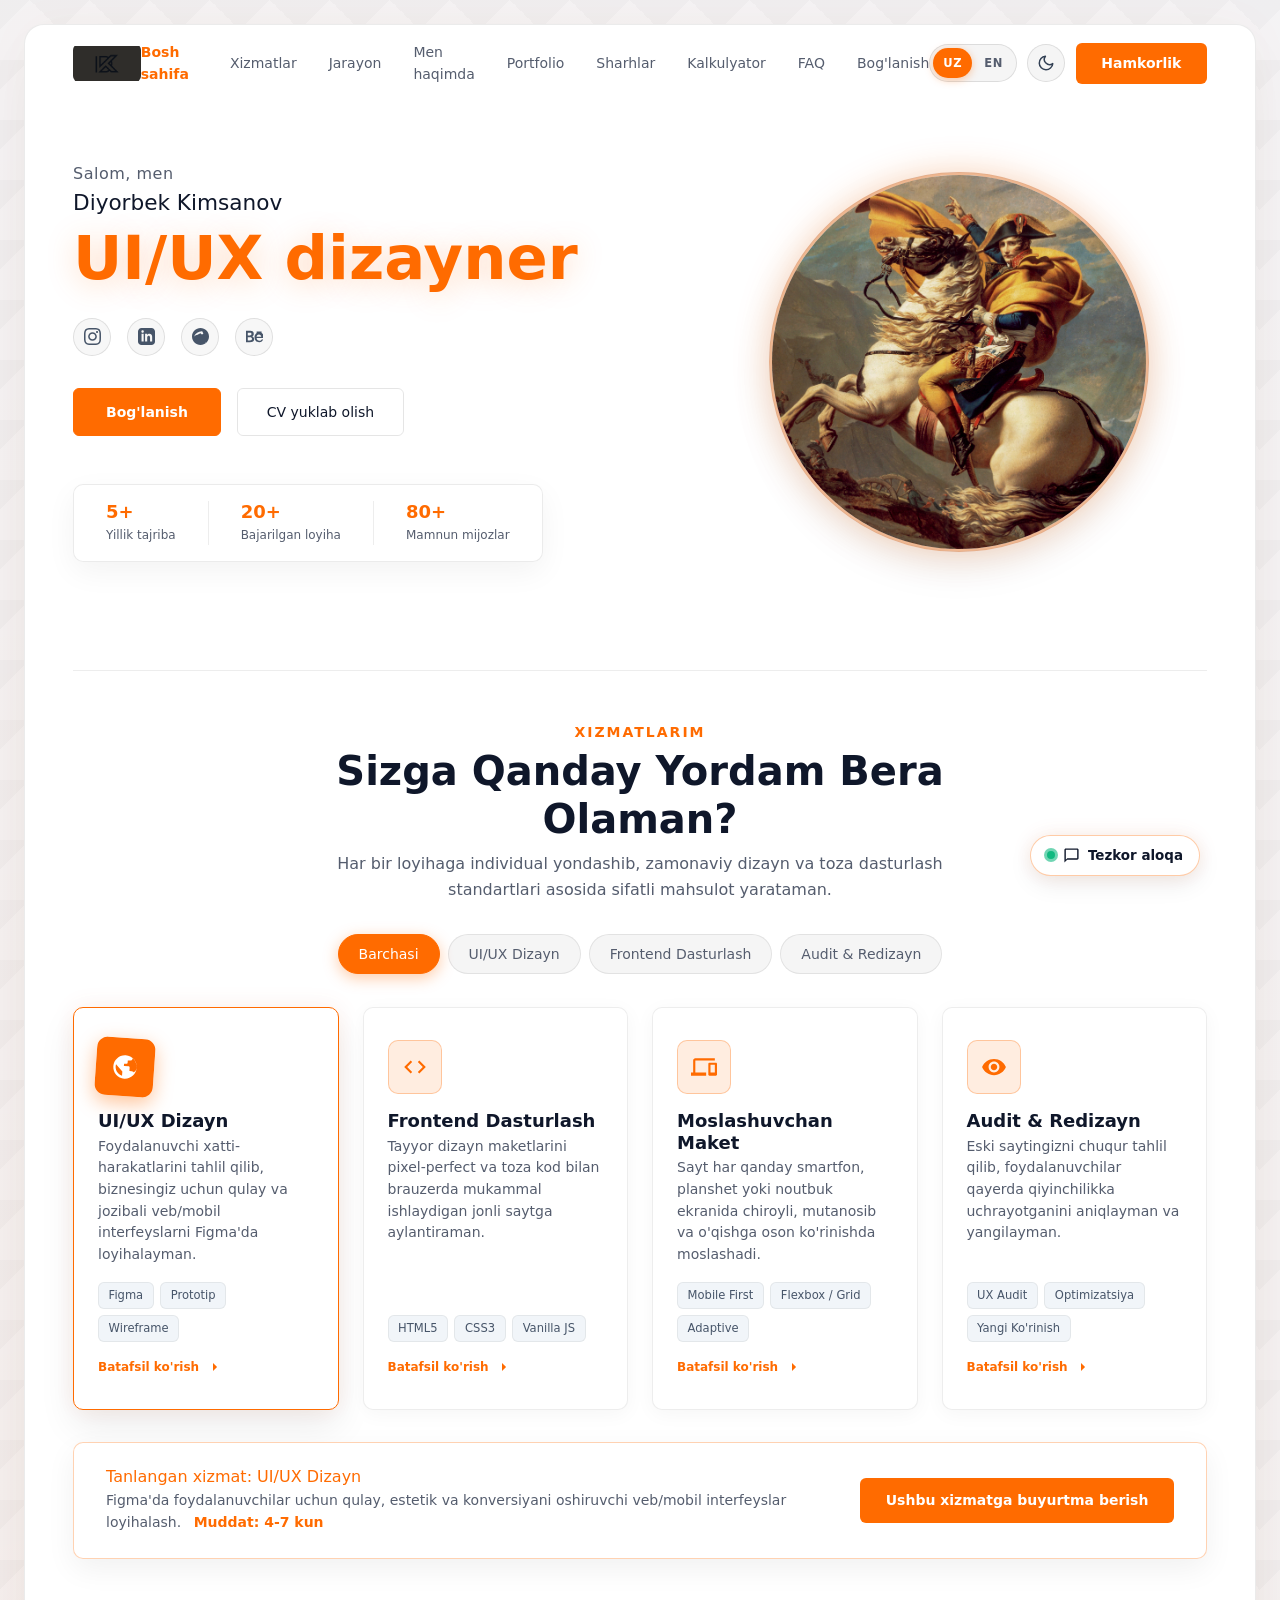
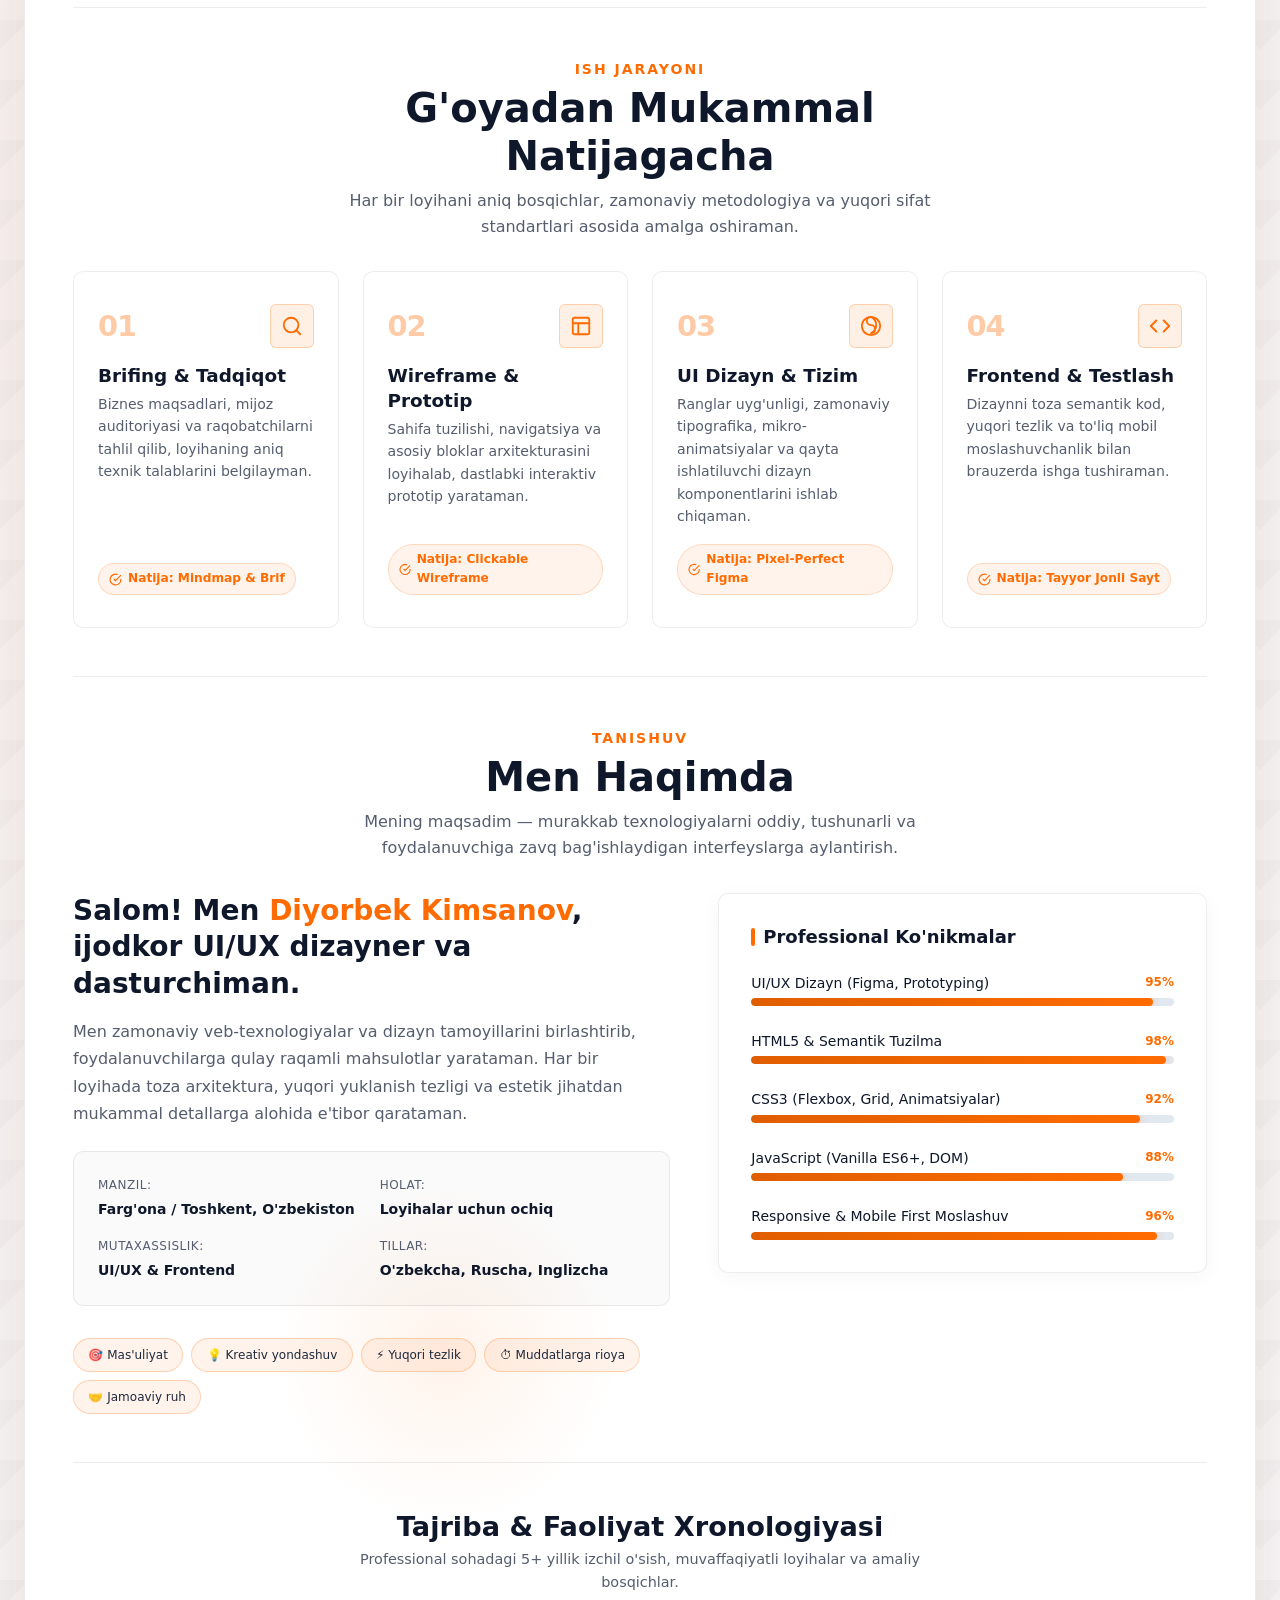
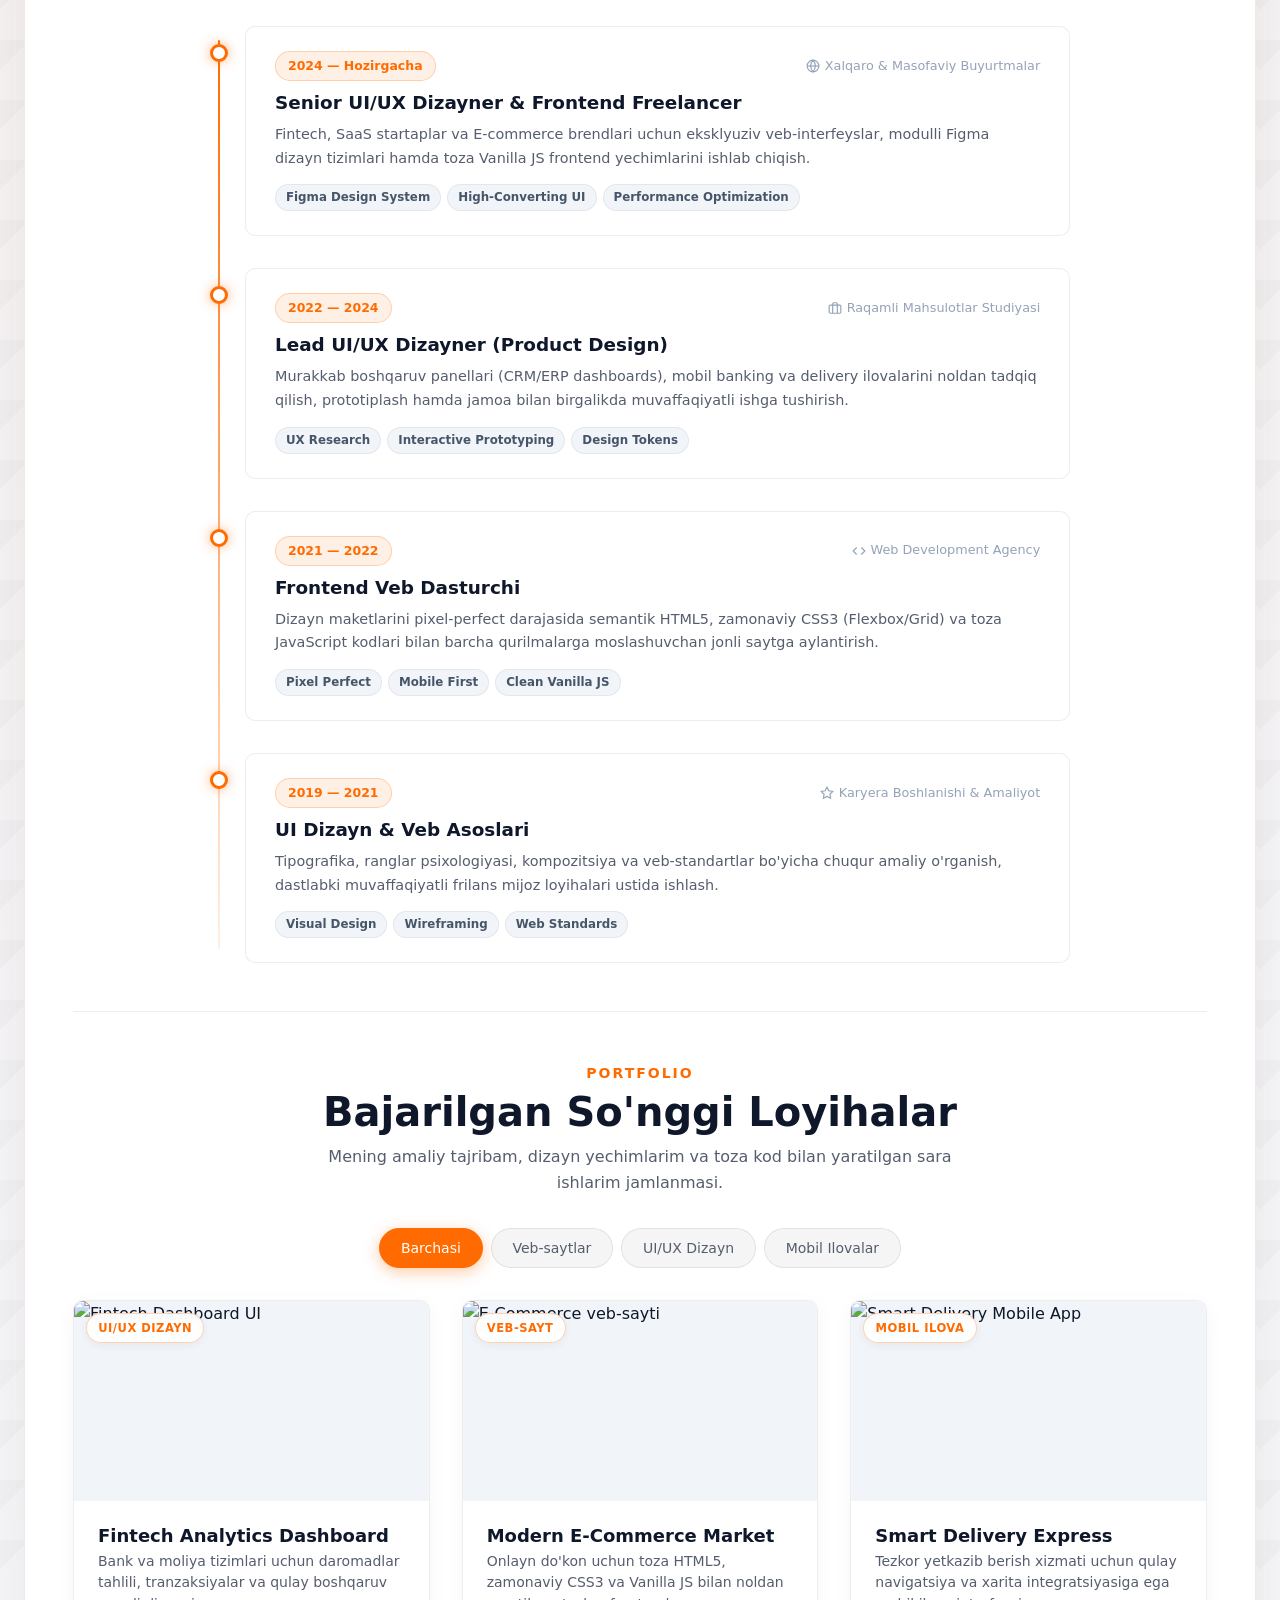
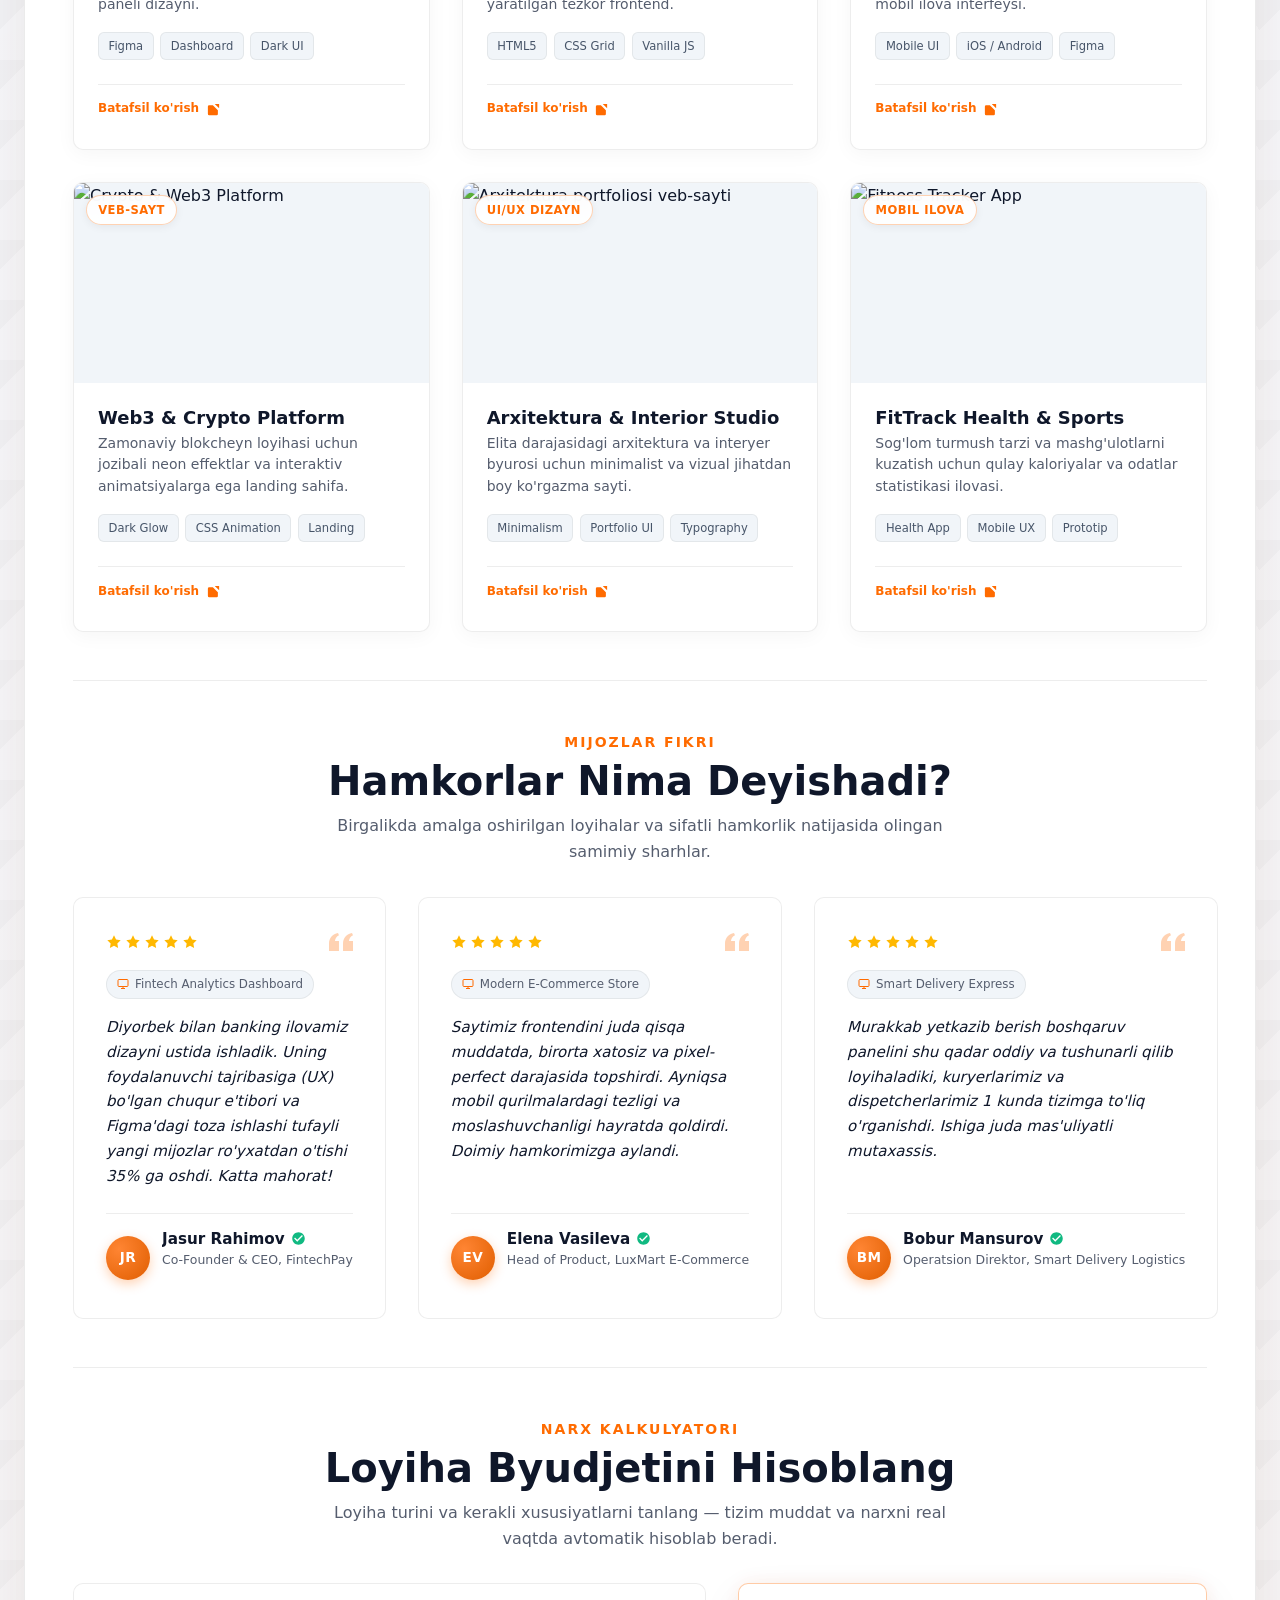
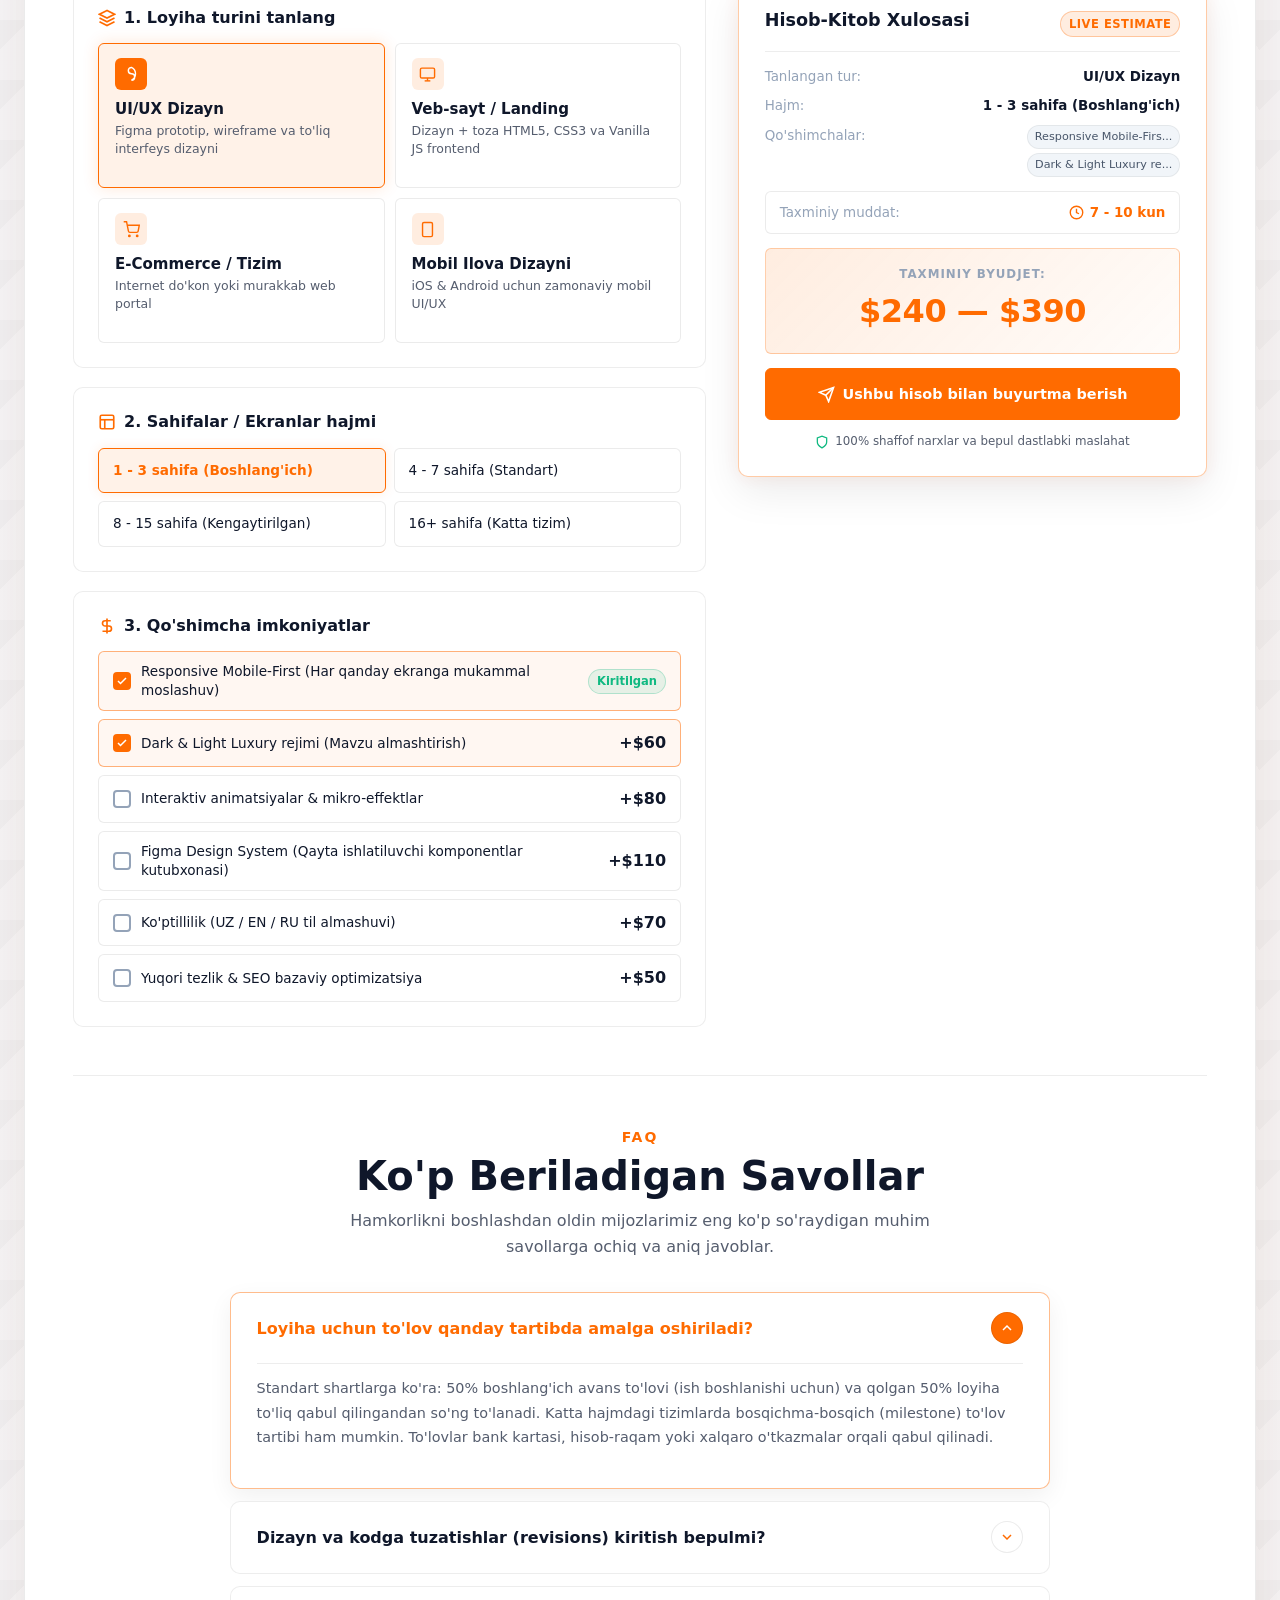
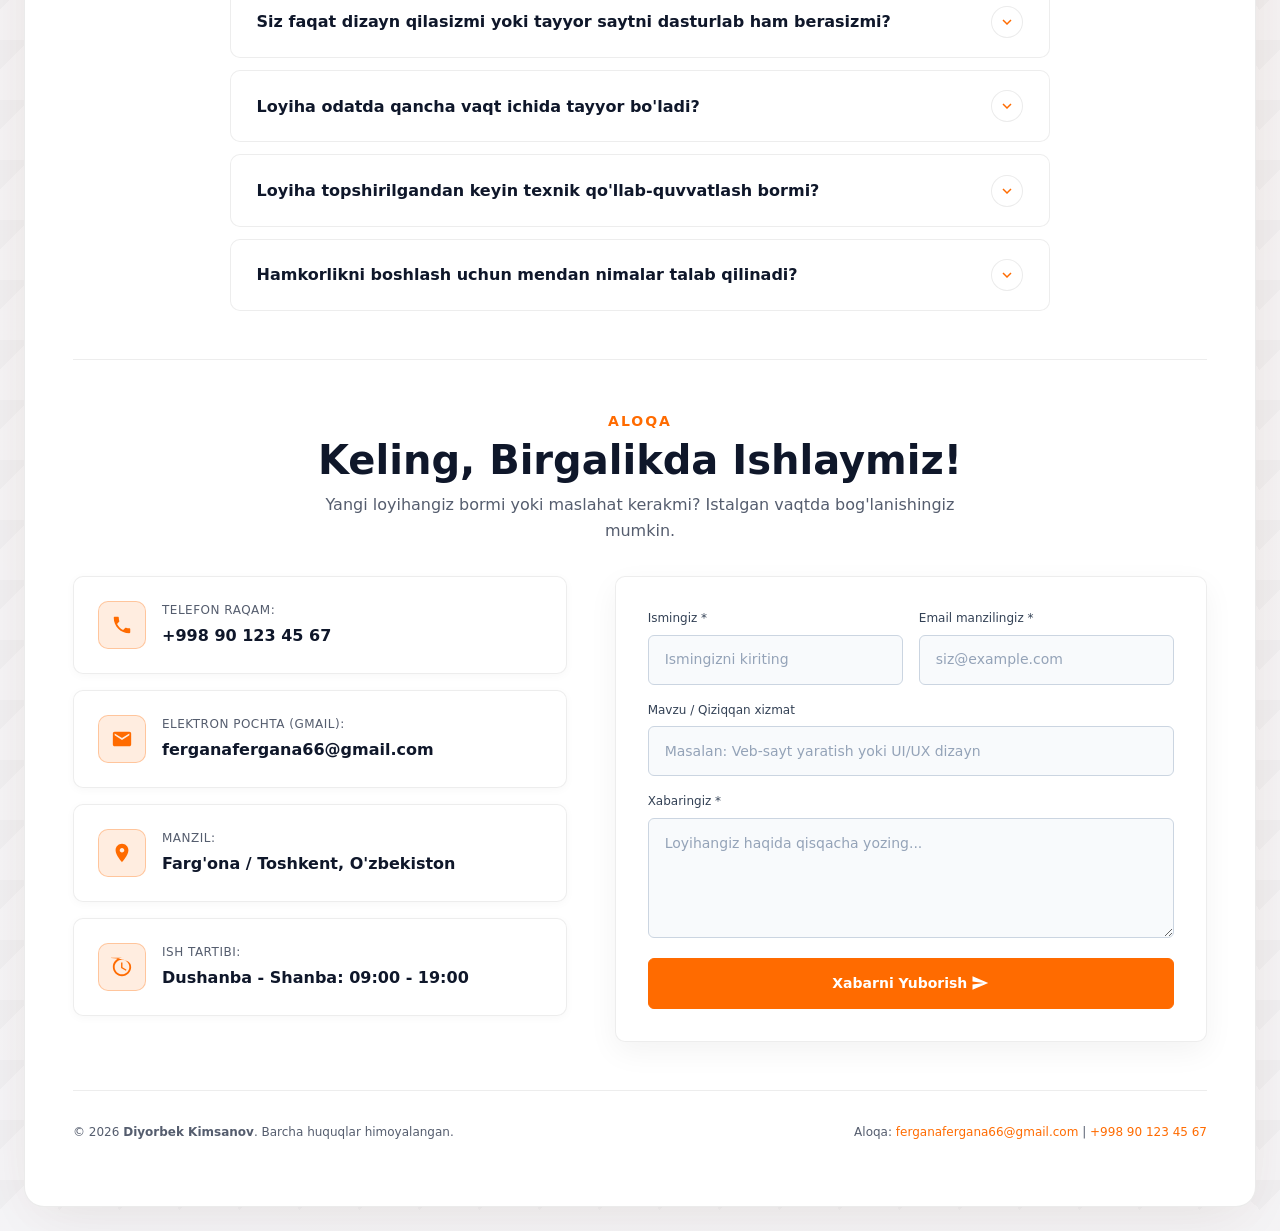
==== commit ab0201b0: "Idk tbh claude added smth" ====
--- a/index.html
+++ b/index.html
@@ -47,6 +47,16 @@
     <link rel="stylesheet" href="css/main.css">
 </head>
 <body>
+
+    <!-- PRELOADER (Premium sahifa yuklanish animatsiyasi) -->
+    <div class="preloader" id="preloader" aria-hidden="true">
+        <div class="preloader-inner">
+            <div class="preloader-logo">DK</div>
+            <div class="preloader-bar-track">
+                <div class="preloader-bar-fill" id="preloaderBar"></div>
+            </div>
+        </div>
+    </div>
 
     <!-- Asosiy ilova romi (Dizayndagi qora karta) -->
     <main class="app-frame">
@@ -189,7 +199,7 @@
         <section class="services-section" id="services">
 
             <!-- Sarlavha qismi -->
-            <div class="section-header">
+            <div class="section-header reveal">
                 <span class="section-subtitle" data-i18n="services.subtitle">Xizmatlarim</span>
                 <h2 class="section-title" data-i18n="services.title">Sizga Qanday Yordam Bera Olaman?</h2>
                 <p class="section-desc" data-i18n="services.desc">
@@ -198,7 +208,7 @@
             </div>
 
             <!-- Interaktiv Filtrlash Tugmalari -->
-            <div class="services-filter">
+            <div class="services-filter reveal">
                 <button class="filter-btn active" data-filter="all" data-i18n="services.filterAll">Barchasi</button>
                 <button class="filter-btn" data-filter="design" data-i18n="services.filterDesign">UI/UX Dizayn</button>
                 <button class="filter-btn" data-filter="dev" data-i18n="services.filterDev">Frontend Dasturlash</button>
@@ -206,7 +216,7 @@
             </div>
 
             <!-- Xizmatlar Kartochkalari Gridi -->
-            <div class="services-grid">
+            <div class="services-grid reveal">
 
                 <!-- 1. UI/UX Dizayn -->
                 <div class="service-card is-active" data-category="design" 
@@ -323,7 +333,7 @@
 
         <!-- 4. ISH JARAYONI (HOW I WORK / PROCESS) BO'LIMI -->
         <section class="process-section" id="process">
-            <div class="section-header">
+            <div class="section-header reveal">
                 <span class="section-subtitle" data-i18n="process.subtitle">Ish Jarayoni</span>
                 <h2 class="section-title" data-i18n="process.title">G'oyadan Mukammal Natijagacha</h2>
                 <p class="section-desc" data-i18n="process.desc">
@@ -331,7 +341,7 @@
                 </p>
             </div>
 
-            <div class="process-grid">
+            <div class="process-grid reveal">
                 <!-- 1-bosqich: Brifing & Tadqiqot -->
                 <div class="process-card">
                     <div class="process-card-top">
@@ -410,7 +420,7 @@
         <section class="about-section" id="about">
 
             <!-- Sarlavha qismi -->
-            <div class="section-header">
+            <div class="section-header reveal">
                 <span class="section-subtitle" data-i18n="about.subtitle">Tanishuv</span>
                 <h2 class="section-title" data-i18n="about.title">Men Haqimda</h2>
                 <p class="section-desc" data-i18n="about.desc">
@@ -418,7 +428,7 @@
                 </p>
             </div>
 
-            <div class="about-grid">
+            <div class="about-grid reveal">
 
                 <!-- Chap ustun: Hikoya va qisqa ma'lumotlar -->
                 <div class="about-story">
@@ -618,7 +628,7 @@
         <section class="portfolio-section" id="portfolio">
 
             <!-- Sarlavha qismi -->
-            <div class="section-header">
+            <div class="section-header reveal">
                 <span class="section-subtitle" data-i18n="portfolio.subtitle">Portfolio</span>
                 <h2 class="section-title" data-i18n="portfolio.title">Bajarilgan So'nggi Loyihalar</h2>
                 <p class="section-desc" data-i18n="portfolio.desc">
@@ -635,7 +645,7 @@
             </div>
 
             <!-- Loyihalar Gridi -->
-            <div class="projects-grid">
+            <div class="projects-grid reveal">
 
                 <!-- 1-Loyiha: Fintech Dashboard -->
                 <div class="project-card" data-pcategory="ui" data-project-id="fintech">
@@ -645,6 +655,7 @@
                             src="https://images.unsplash.com/photo-1551288049-bebda4e38f71?q=80&w=700&auto=format&fit=crop" 
                             alt="Fintech Dashboard UI" 
                             class="project-img"
+                            loading="lazy"
                         >
                     </div>
                     <div class="project-content">
@@ -674,6 +685,7 @@
                             src="https://images.unsplash.com/photo-1460925895917-afdab827c52f?q=80&w=700&auto=format&fit=crop" 
                             alt="E-Commerce veb-sayti" 
                             class="project-img"
+                            loading="lazy"
                         >
                     </div>
                     <div class="project-content">
@@ -703,6 +715,7 @@
                             src="https://images.unsplash.com/photo-1512941937669-90a1b58e7e9c?q=80&w=700&auto=format&fit=crop" 
                             alt="Smart Delivery Mobile App" 
                             class="project-img"
+                            loading="lazy"
                         >
                     </div>
                     <div class="project-content">
@@ -732,6 +745,7 @@
                             src="https://images.unsplash.com/photo-1639762681485-074b7f938ba0?q=80&w=700&auto=format&fit=crop" 
                             alt="Crypto & Web3 Platform" 
                             class="project-img"
+                            loading="lazy"
                         >
                     </div>
                     <div class="project-content">
@@ -761,6 +775,7 @@
                             src="https://images.unsplash.com/photo-1600585154340-be6161a56a0c?q=80&w=700&auto=format&fit=crop" 
                             alt="Arxitektura portfoliosi veb-sayti" 
                             class="project-img"
+                            loading="lazy"
                         >
                     </div>
                     <div class="project-content">
@@ -790,6 +805,7 @@
                             src="https://images.unsplash.com/photo-1461896836934-ffe607ba8211?q=80&w=700&auto=format&fit=crop" 
                             alt="Fitness Tracker App" 
                             class="project-img"
+                            loading="lazy"
                         >
                     </div>
                     <div class="project-content">
@@ -817,7 +833,7 @@
 
         <!-- 6. MIJOZLAR SHARHLARI (TESTIMONIALS / REVIEWS) BO'LIMI -->
         <section class="testimonials-section" id="testimonials">
-            <div class="section-header">
+            <div class="section-header reveal">
                 <span class="section-subtitle" data-i18n="testimonials.subtitle">Mijozlar Fikri</span>
                 <h2 class="section-title" data-i18n="testimonials.title">Hamkorlar Nima Deyishadi?</h2>
                 <p class="section-desc" data-i18n="testimonials.desc">
@@ -825,7 +841,7 @@
                 </p>
             </div>
 
-            <div class="testimonials-grid">
+            <div class="testimonials-grid reveal">
                 <!-- 1-Sharh -->
                 <div class="testimonial-card">
                     <div>
@@ -950,7 +966,7 @@
 
         <!-- 7. LOYIHA NARXI KALKULYATORI (PROJECT COST ESTIMATOR) -->
         <section class="calculator-section" id="calculator">
-            <div class="section-header">
+            <div class="section-header reveal">
                 <span class="section-subtitle" data-i18n="calculator.subtitle">Narx Kalkulyatori</span>
                 <h2 class="section-title" data-i18n="calculator.title">Loyiha Byudjetini Hisoblang</h2>
                 <p class="section-desc" data-i18n="calculator.desc">
@@ -958,7 +974,7 @@
                 </p>
             </div>
 
-            <div class="calculator-grid">
+            <div class="calculator-grid reveal">
                 <!-- Chap ustun: Tanlovlar (Options) -->
                 <div class="calc-options">
                     
@@ -1152,7 +1168,7 @@
 
         <!-- 8. KO'P BERILADIGAN SAVOLLAR (FAQ ACCORDION) -->
         <section class="faq-section" id="faq">
-            <div class="section-header">
+            <div class="section-header reveal">
                 <span class="section-subtitle" data-i18n="faq.subtitle">FAQ</span>
                 <h2 class="section-title" data-i18n="faq.title">Ko'p Beriladigan Savollar</h2>
                 <p class="section-desc" data-i18n="faq.desc">
@@ -1160,7 +1176,7 @@
                 </p>
             </div>
 
-            <div class="faq-accordion" id="faqAccordion">
+            <div class="faq-accordion reveal" id="faqAccordion">
                 <!-- Savol 1 (Boshida ochiq holatda) -->
                 <div class="faq-item is-open">
                     <button class="faq-header" type="button" aria-expanded="true">
@@ -1257,7 +1273,7 @@
         <section class="contact-section" id="contact">
 
             <!-- Sarlavha qismi -->
-            <div class="section-header">
+            <div class="section-header reveal">
                 <span class="section-subtitle" data-i18n="contact.subtitle">Aloqa</span>
                 <h2 class="section-title" data-i18n="contact.title">Keling, Birgalikda Ishlaymiz!</h2>
                 <p class="section-desc" data-i18n="contact.desc">
@@ -1265,7 +1281,7 @@
                 </p>
             </div>
 
-            <div class="contact-grid">
+            <div class="contact-grid reveal">
 
                 <!-- Chap ustun: Aloqa ma'lumotlari -->
                 <div class="contact-info-panel">
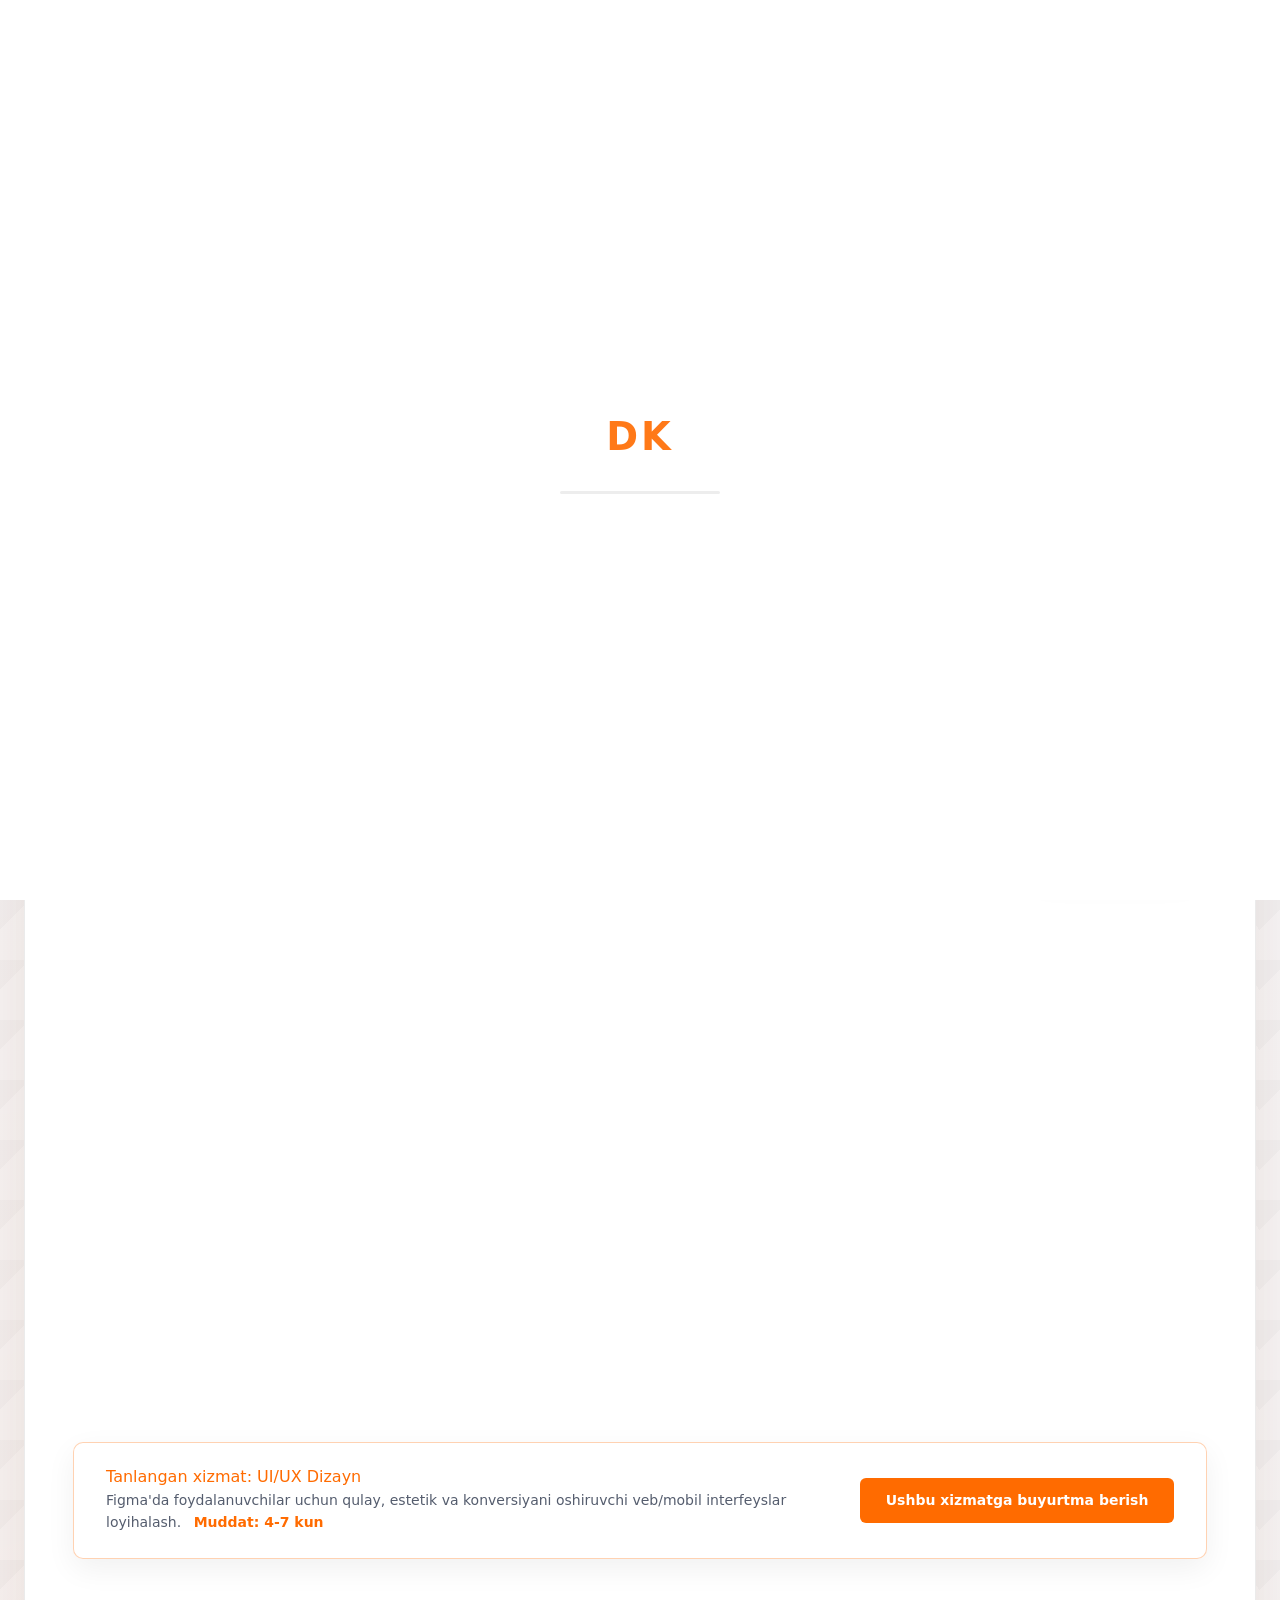
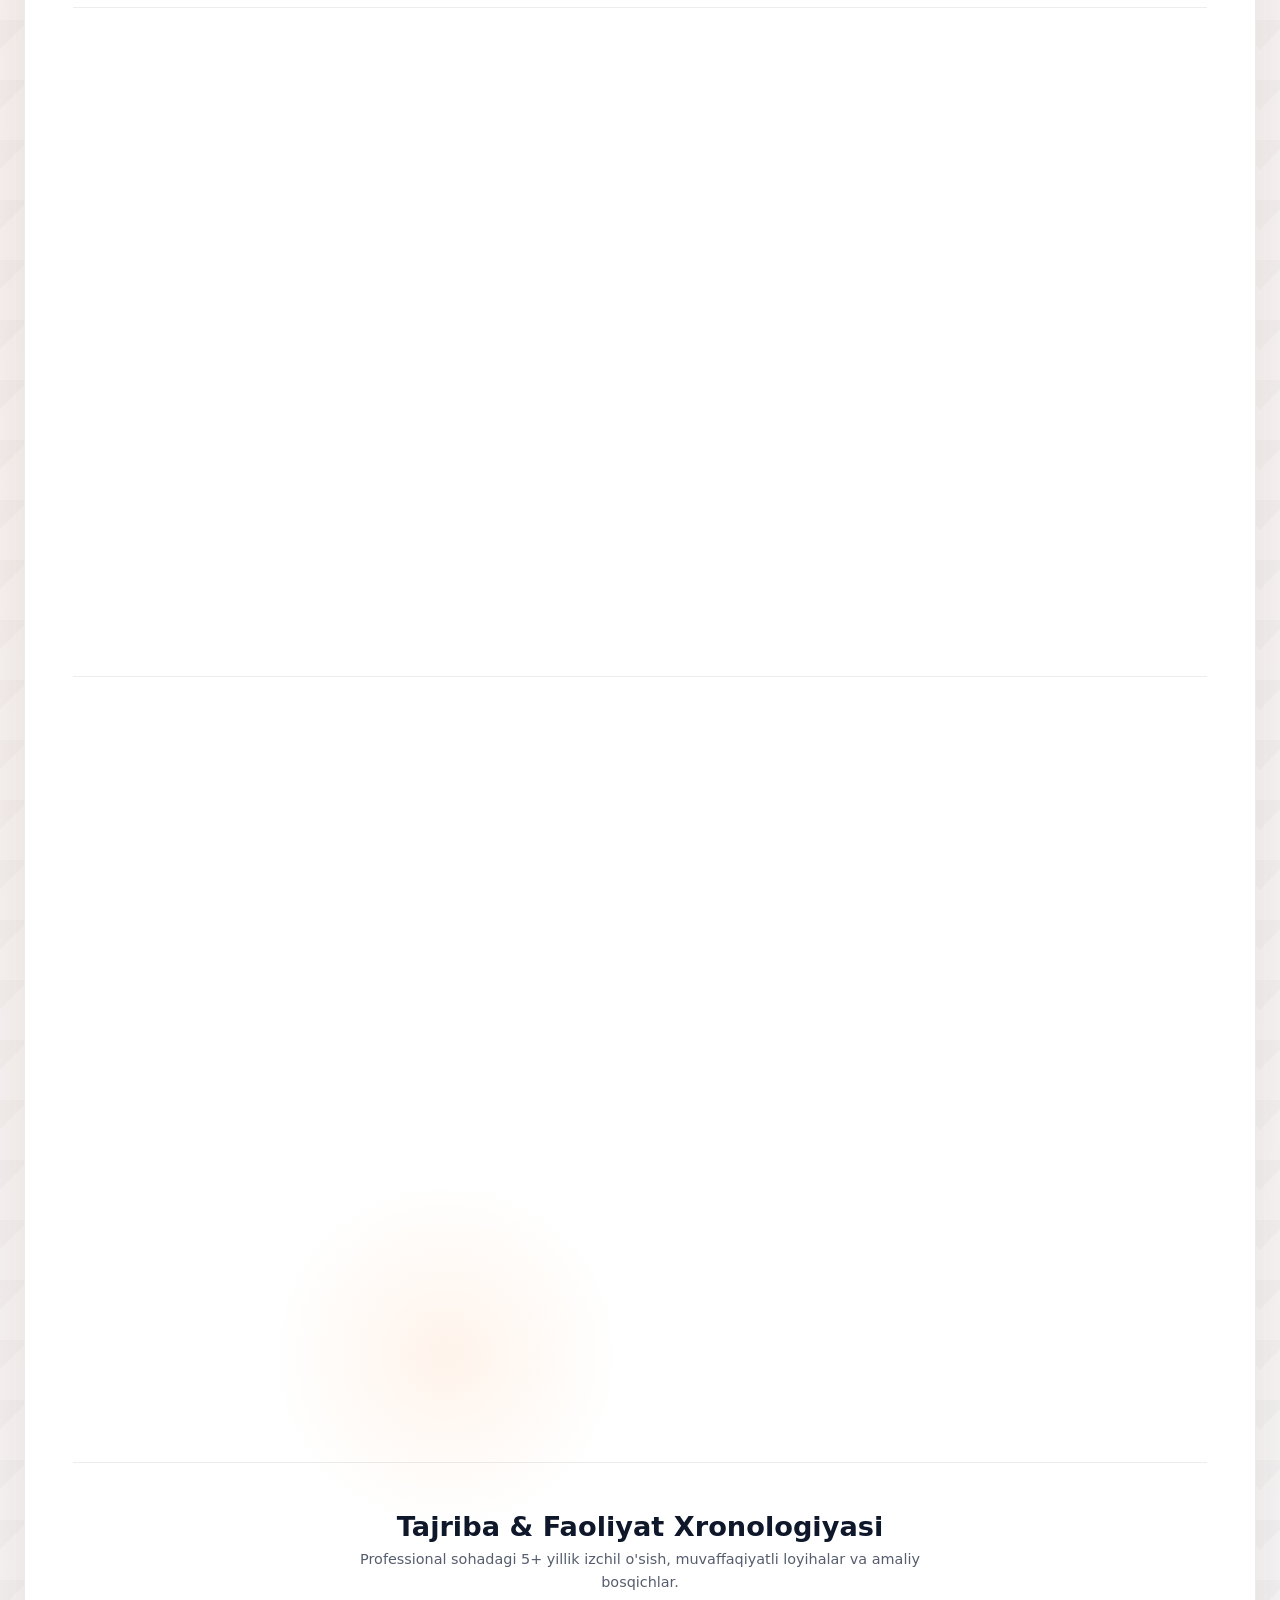
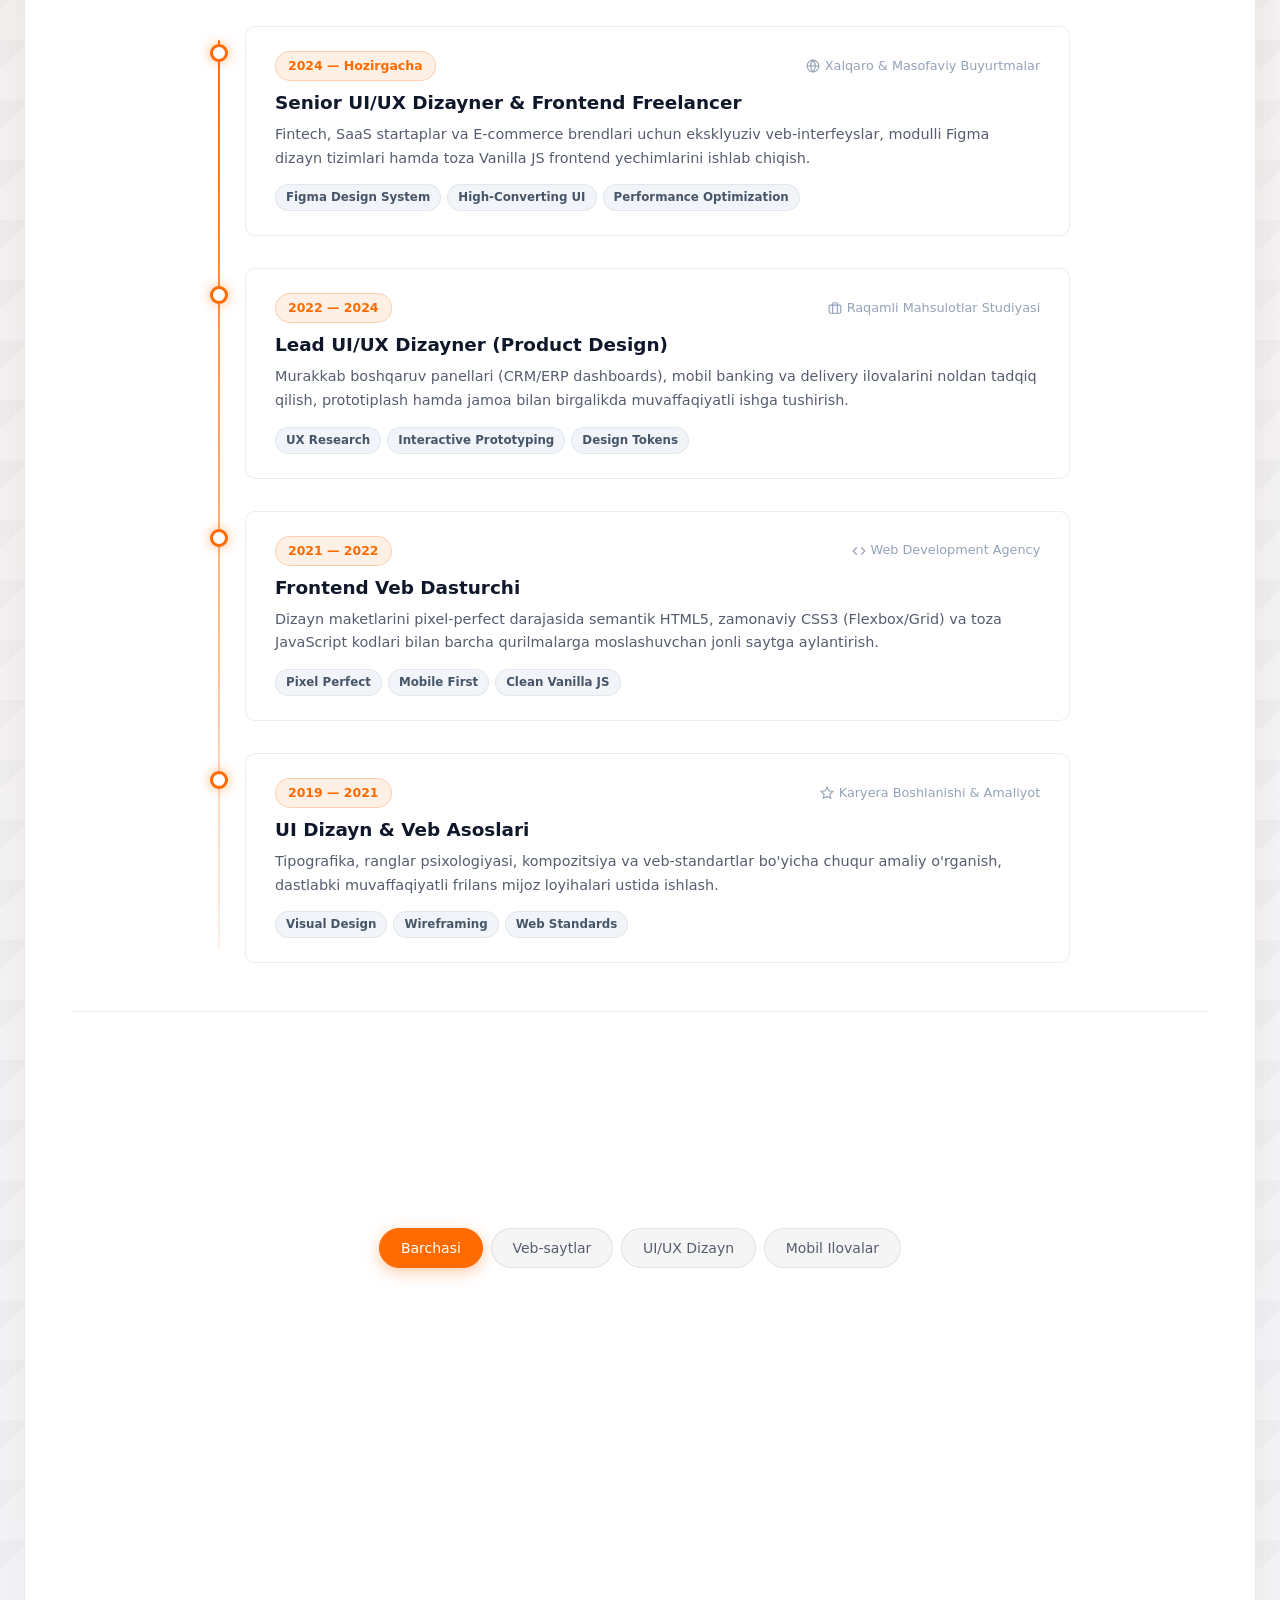
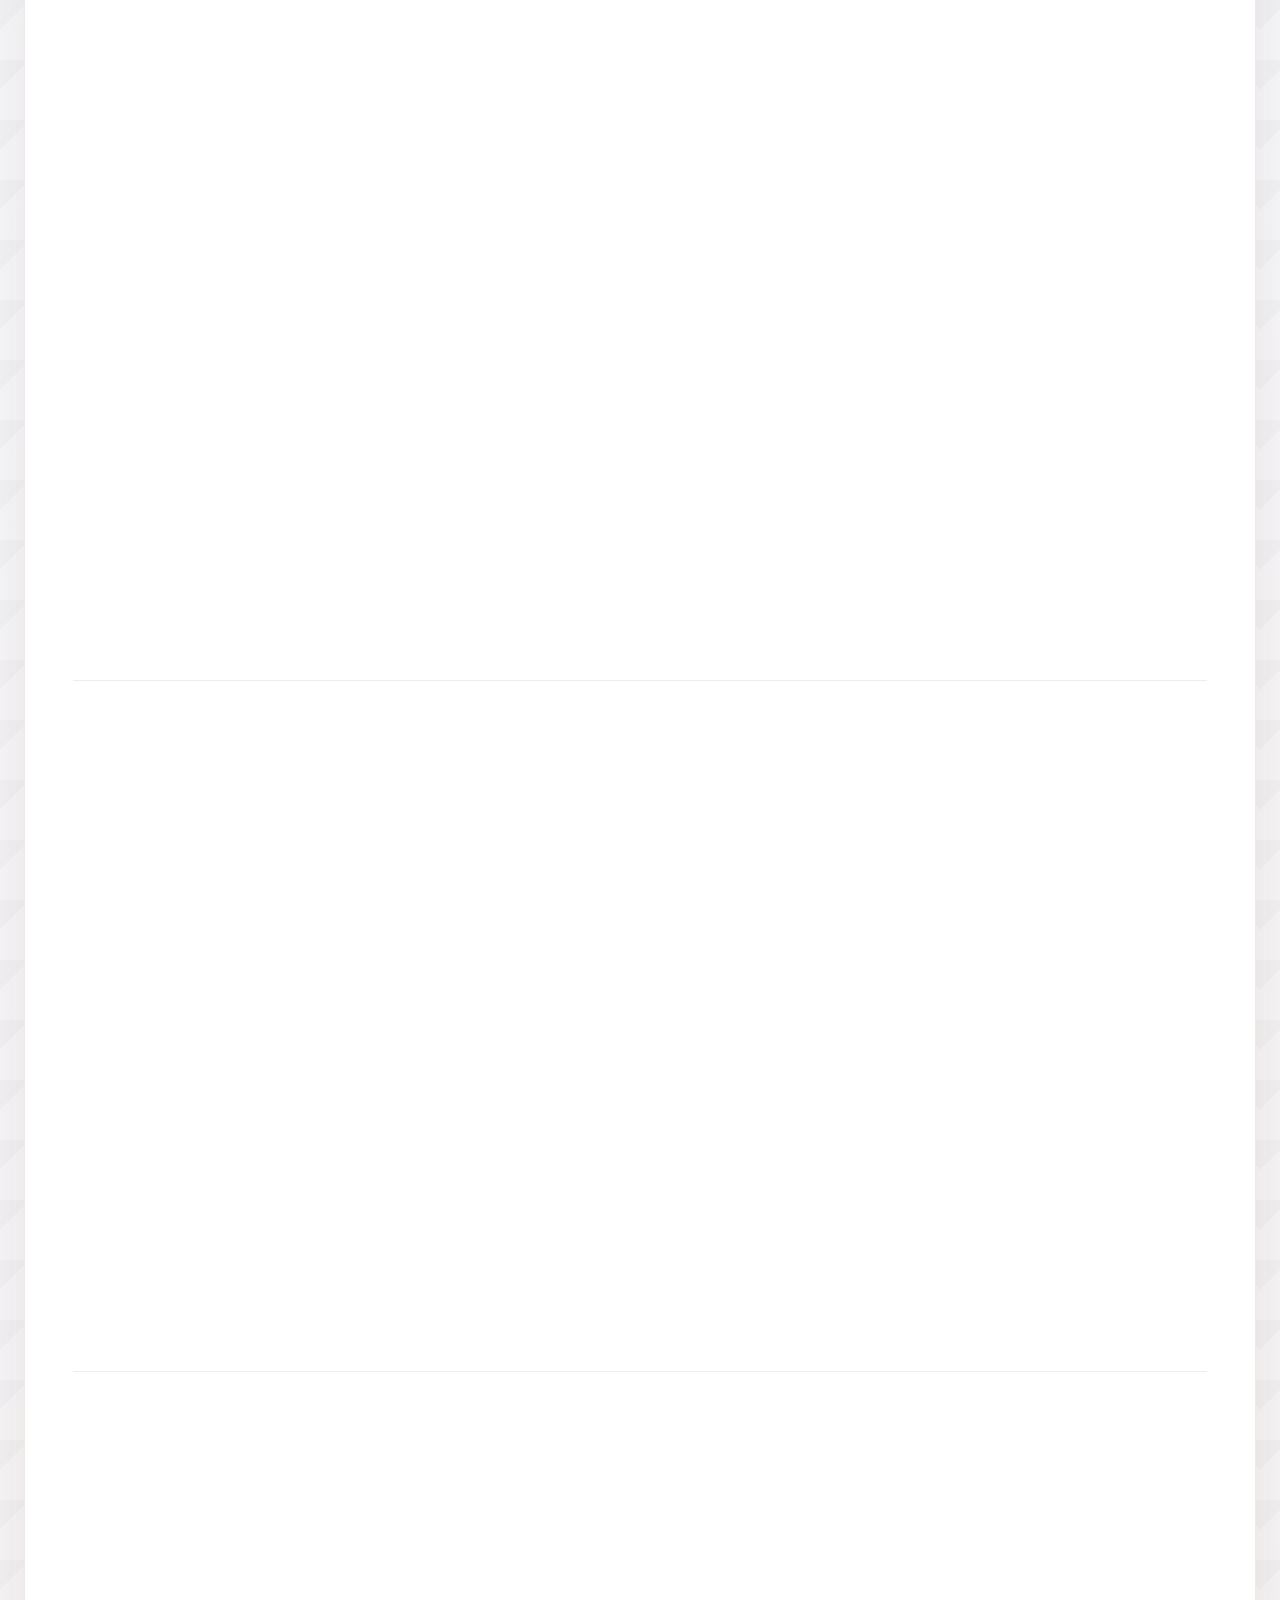
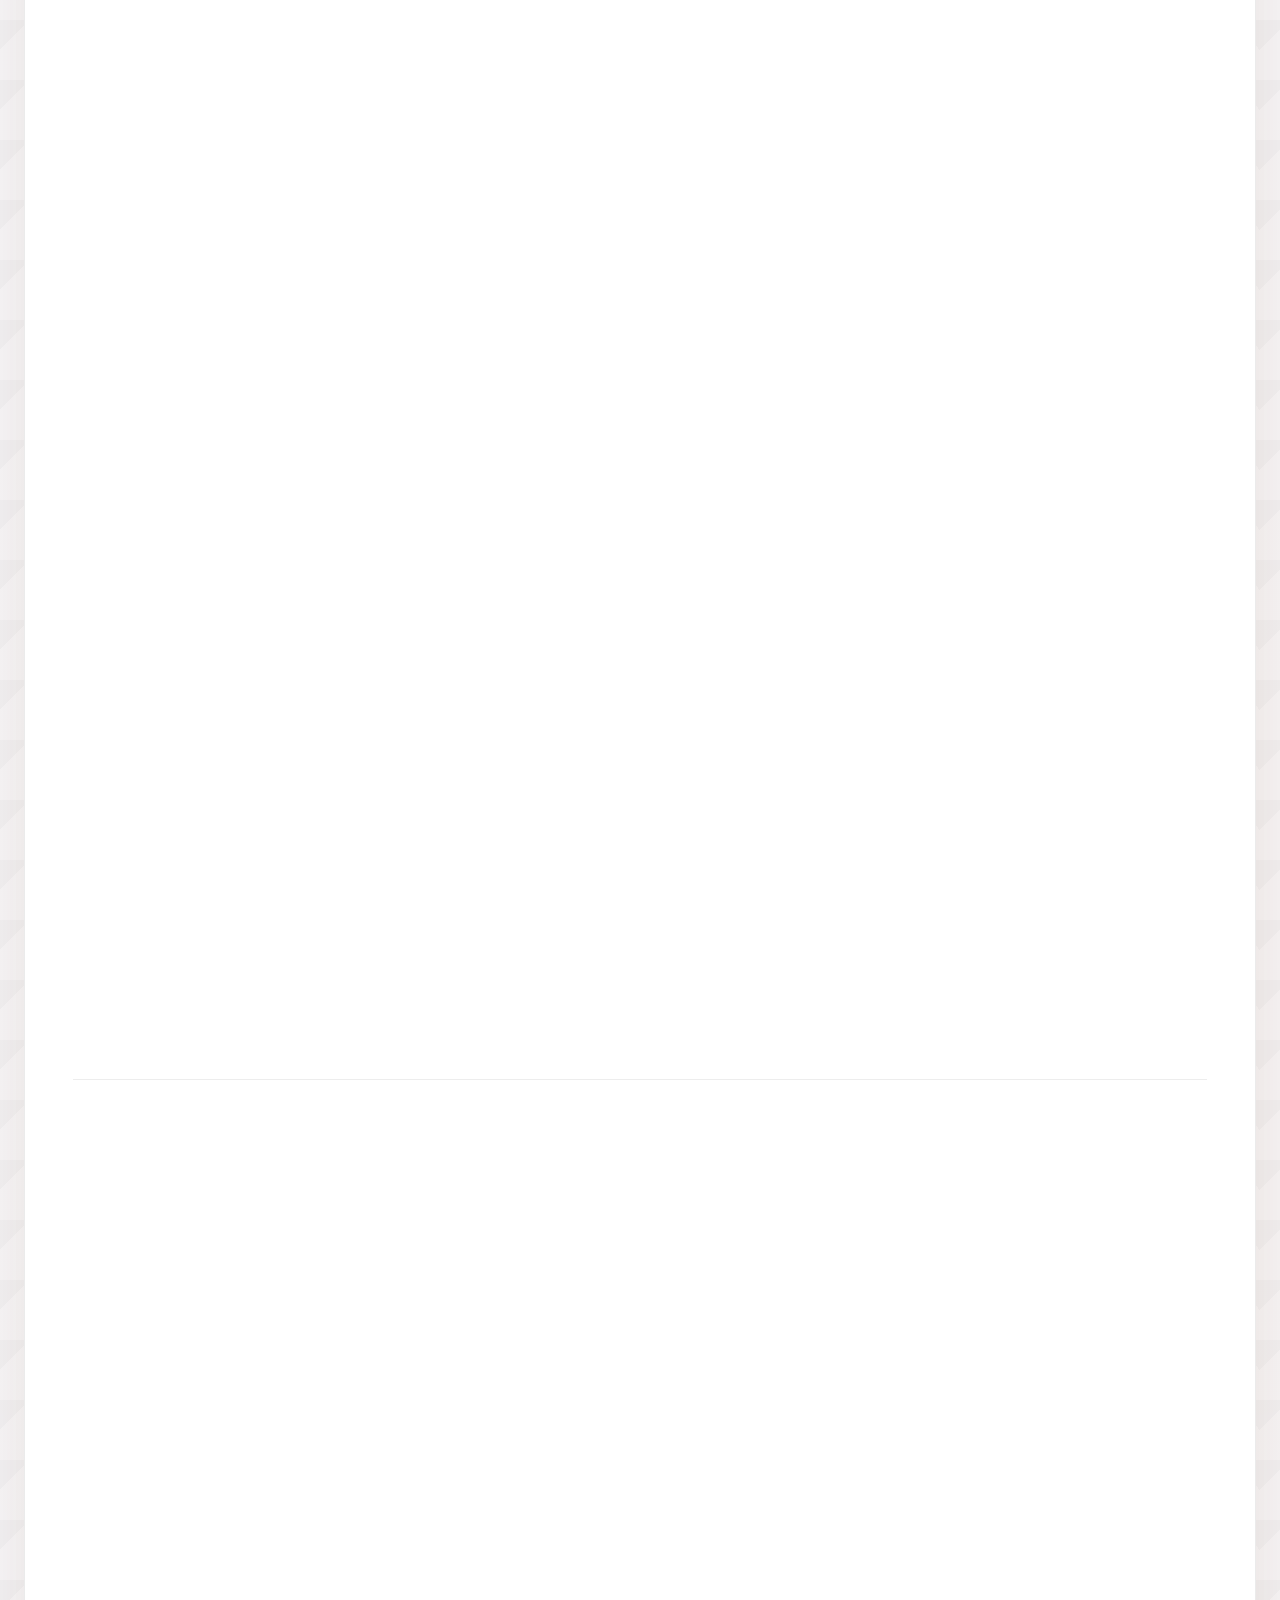
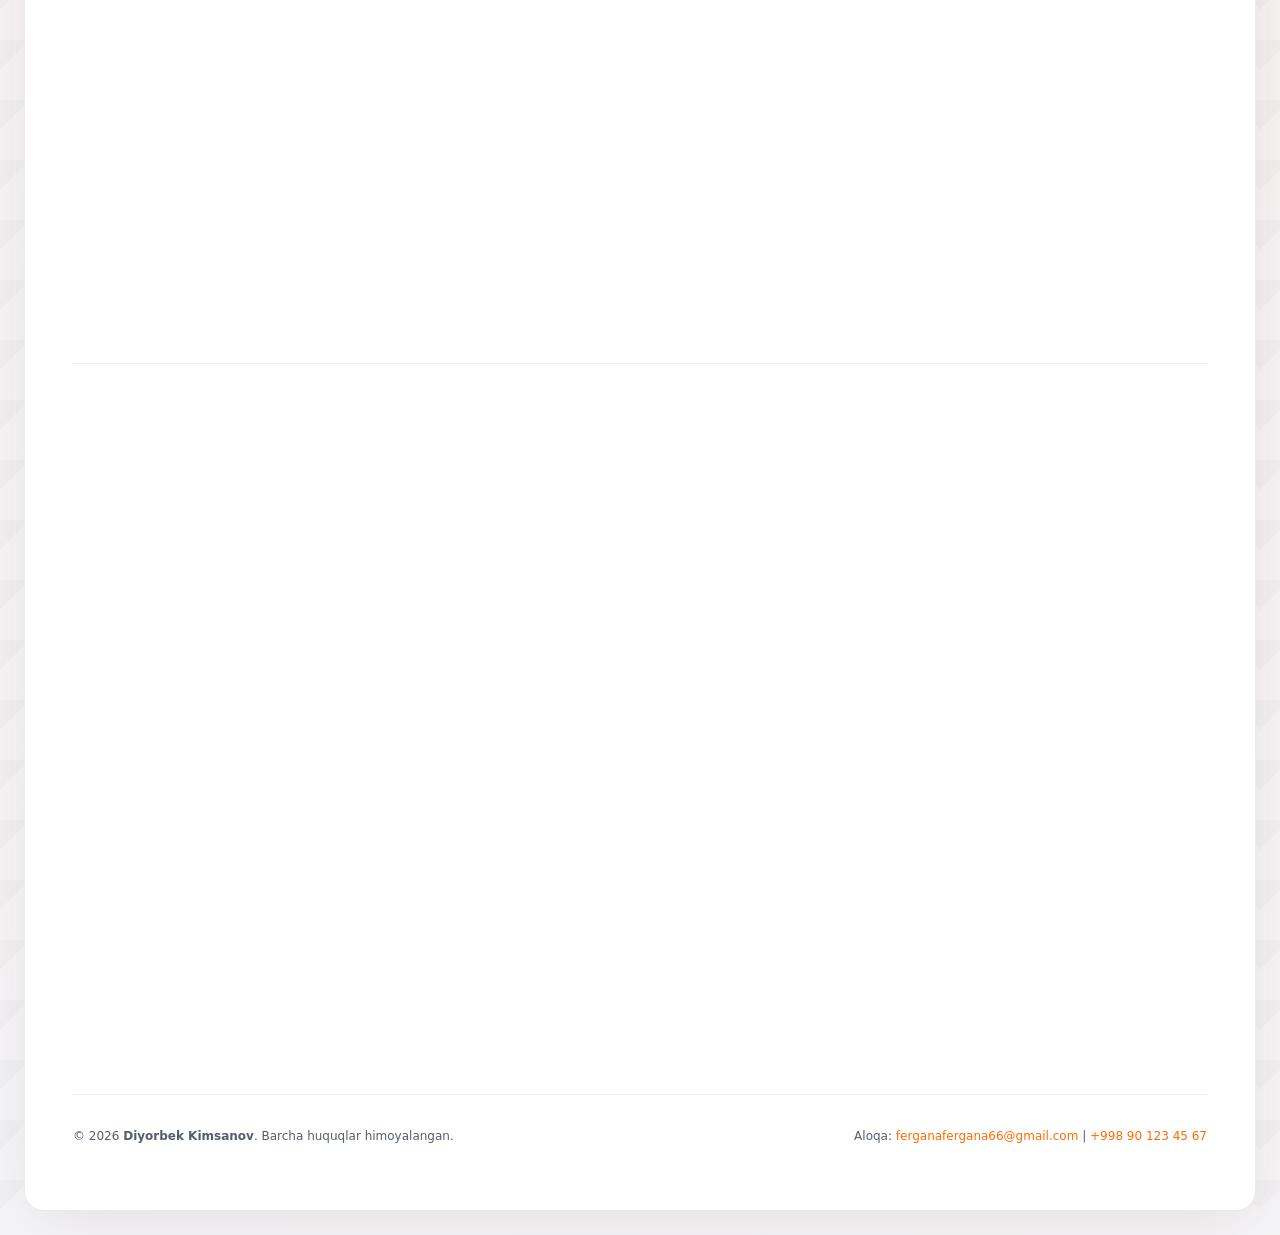
==== commit ad659198: "feat: add testimonials carousel, downloadable CV PDF, project card 3D tilt, hero typewriter, a11y fo" ====
--- a/index.html
+++ b/index.html
@@ -120,7 +120,9 @@
             <div class="hero__content">
                 <p class="hero__greeting" data-i18n="hero.greeting">Salom, men</p>
                 <h2 class="hero__name" data-i18n="hero.name">Diyorbek Kimsanov</h2>
-                <h1 class="hero__title" data-i18n="hero.title">UI/UX dizayner</h1>
+                <h1 class="hero__title">
+                    <span class="hero__title-typed" id="heroTypedText" data-i18n="hero.title">UI/UX dizayner</span><span class="hero__cursor" aria-hidden="true">|</span>
+                </h1>
 
                 <!-- Ijtimoiy tarmoqlar (Sof SVG ikonkalar) -->
                 <div class="hero__socials">
@@ -156,7 +158,7 @@
                 <!-- Tugmalar -->
                 <div class="hero__actions">
                     <button class="btn-primary" id="hireMeBtn" data-i18n="hero.contactBtn">Bog'lanish</button>
-                    <button class="btn-outline" id="downloadCvBtn" data-i18n="hero.cvBtn">CV yuklab olish</button>
+                    <a href="assets/docs/Diyorbek_Kimsanov_CV.pdf" download="Diyorbek_Kimsanov_CV.pdf" class="btn-outline" id="downloadCvBtn" data-i18n="hero.cvBtn">CV yuklab olish</a>
                 </div>
 
                 <!-- Statistika Card (Pastki qism) -->
@@ -841,7 +843,27 @@
                 </p>
             </div>
 
-            <div class="testimonials-grid reveal">
+            <div class="testimonials-carousel-wrapper reveal" id="testimonialsSlider">
+                <!-- Navigatsiya va Slayd hisoblagich -->
+                <div class="testimonials-carousel-nav">
+                    <div class="testimonials-counter-badge" aria-label="Sharhlar hisoblagichi">
+                        <span id="testimonialCurrentNum">01</span>
+                        <span class="sep">/</span>
+                        <span id="testimonialTotalNum">03</span>
+                    </div>
+                    <div class="testimonials-nav-buttons">
+                        <button class="testimonial-arrow-btn prev" id="testimonialPrevBtn" type="button" aria-label="Oldingi sharh">
+                            <svg viewBox="0 0 24 24"><path d="M19 12H5M12 19l-7-7 7-7"/></svg>
+                        </button>
+                        <button class="testimonial-arrow-btn next" id="testimonialNextBtn" type="button" aria-label="Keyingi sharh">
+                            <svg viewBox="0 0 24 24"><path d="M5 12h14M12 5l7 7-7 7"/></svg>
+                        </button>
+                    </div>
+                </div>
+
+                <!-- Slayder treki va kartalari -->
+                <div class="testimonials-track-viewport" id="testimonialsViewport">
+                    <div class="testimonials-track" id="testimonialsTrack">
                 <!-- 1-Sharh -->
                 <div class="testimonial-card">
                     <div>
@@ -960,6 +982,15 @@
                             <p class="testimonial-author-role" data-i18n="testimonials.card3Role">Operatsion Direktor, Smart Delivery Logistics</p>
                         </div>
                     </div>
+                </div>
+                    </div>
+                </div>
+
+                <!-- Nuqtali indikatorlar (Dots) -->
+                <div class="testimonials-dots" id="testimonialsDots" role="tablist" aria-label="Sharhlar navigatsiyasi">
+                    <button class="testimonial-dot is-active" data-index="0" role="tab" aria-selected="true" aria-label="1-sharh"></button>
+                    <button class="testimonial-dot" data-index="1" role="tab" aria-selected="false" aria-label="2-sharh"></button>
+                    <button class="testimonial-dot" data-index="2" role="tab" aria-selected="false" aria-label="3-sharh"></button>
                 </div>
             </div>
         </section>
@@ -1615,6 +1646,16 @@
         </svg>
     </button>
 
+    <!-- 12. TOAST BILDIRISHNOMA (Toast Notification) -->
+    <div class="toast-notification" id="toastNotification" role="status" aria-live="polite">
+        <div class="toast-content">
+            <div class="toast-icon">
+                <svg viewBox="0 0 24 24"><polyline points="20 6 9 17 4 12"></polyline></svg>
+            </div>
+            <span class="toast-message" id="toastMessage">CV muvaffaqiyatli yuklab olinmoqda...</span>
+        </div>
+    </div>
+
     <!-- Tarjima ma'lumotlari -->
     <script src="js/translations.js" defer></script>
     <!-- Asosiy JS fayl (Qoidalarga binoan) -->
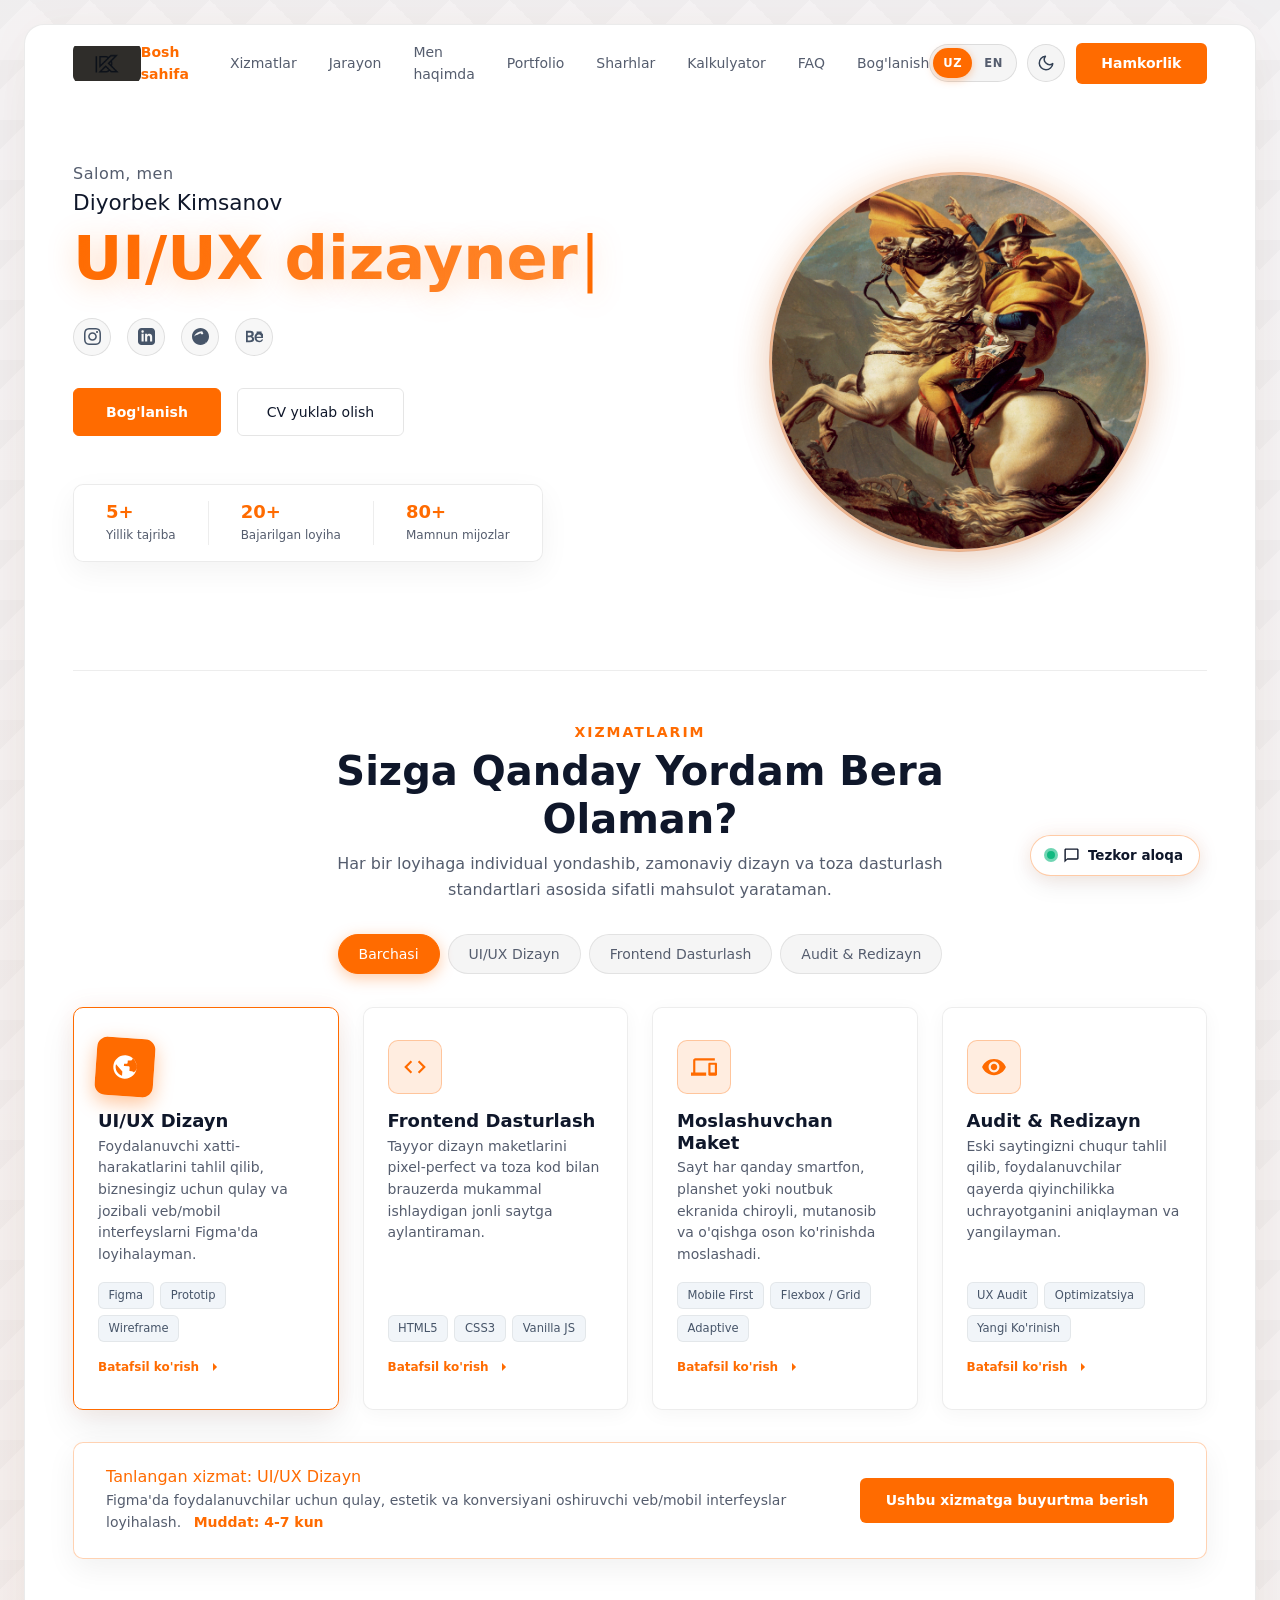
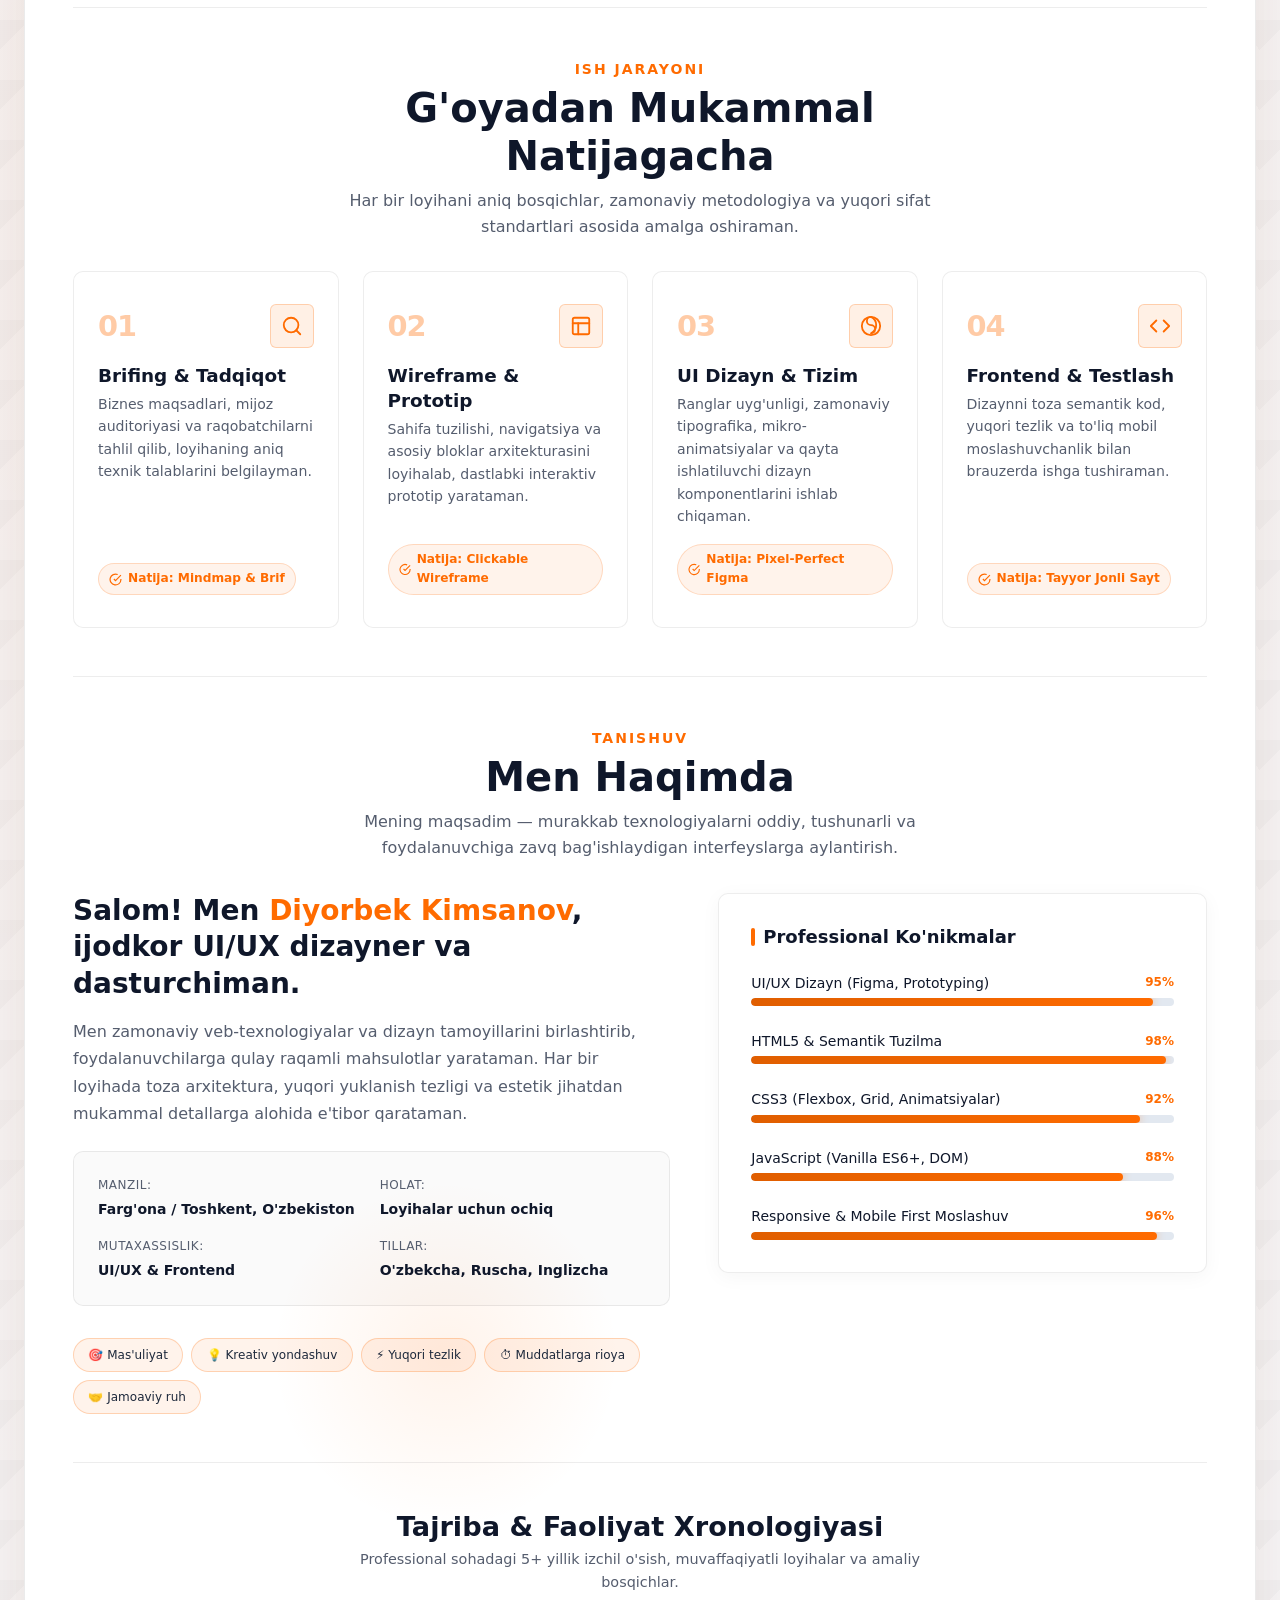
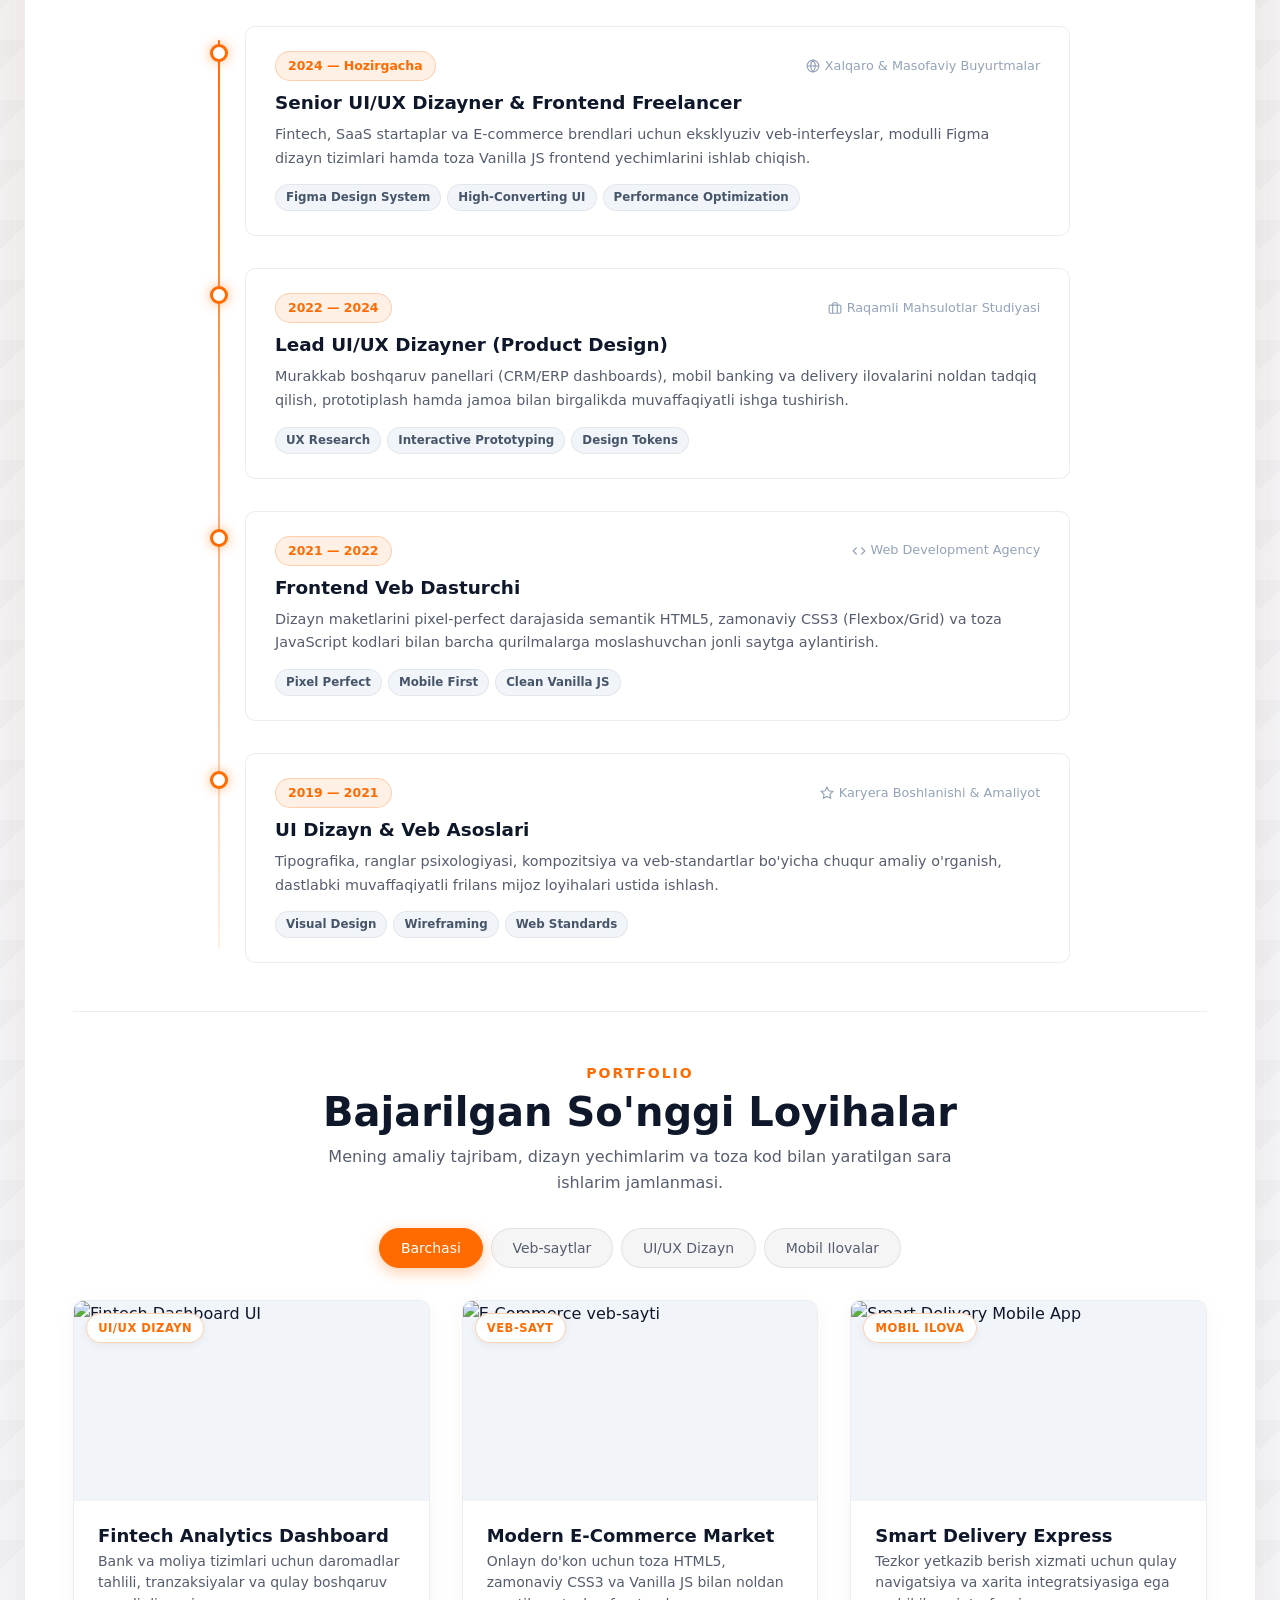
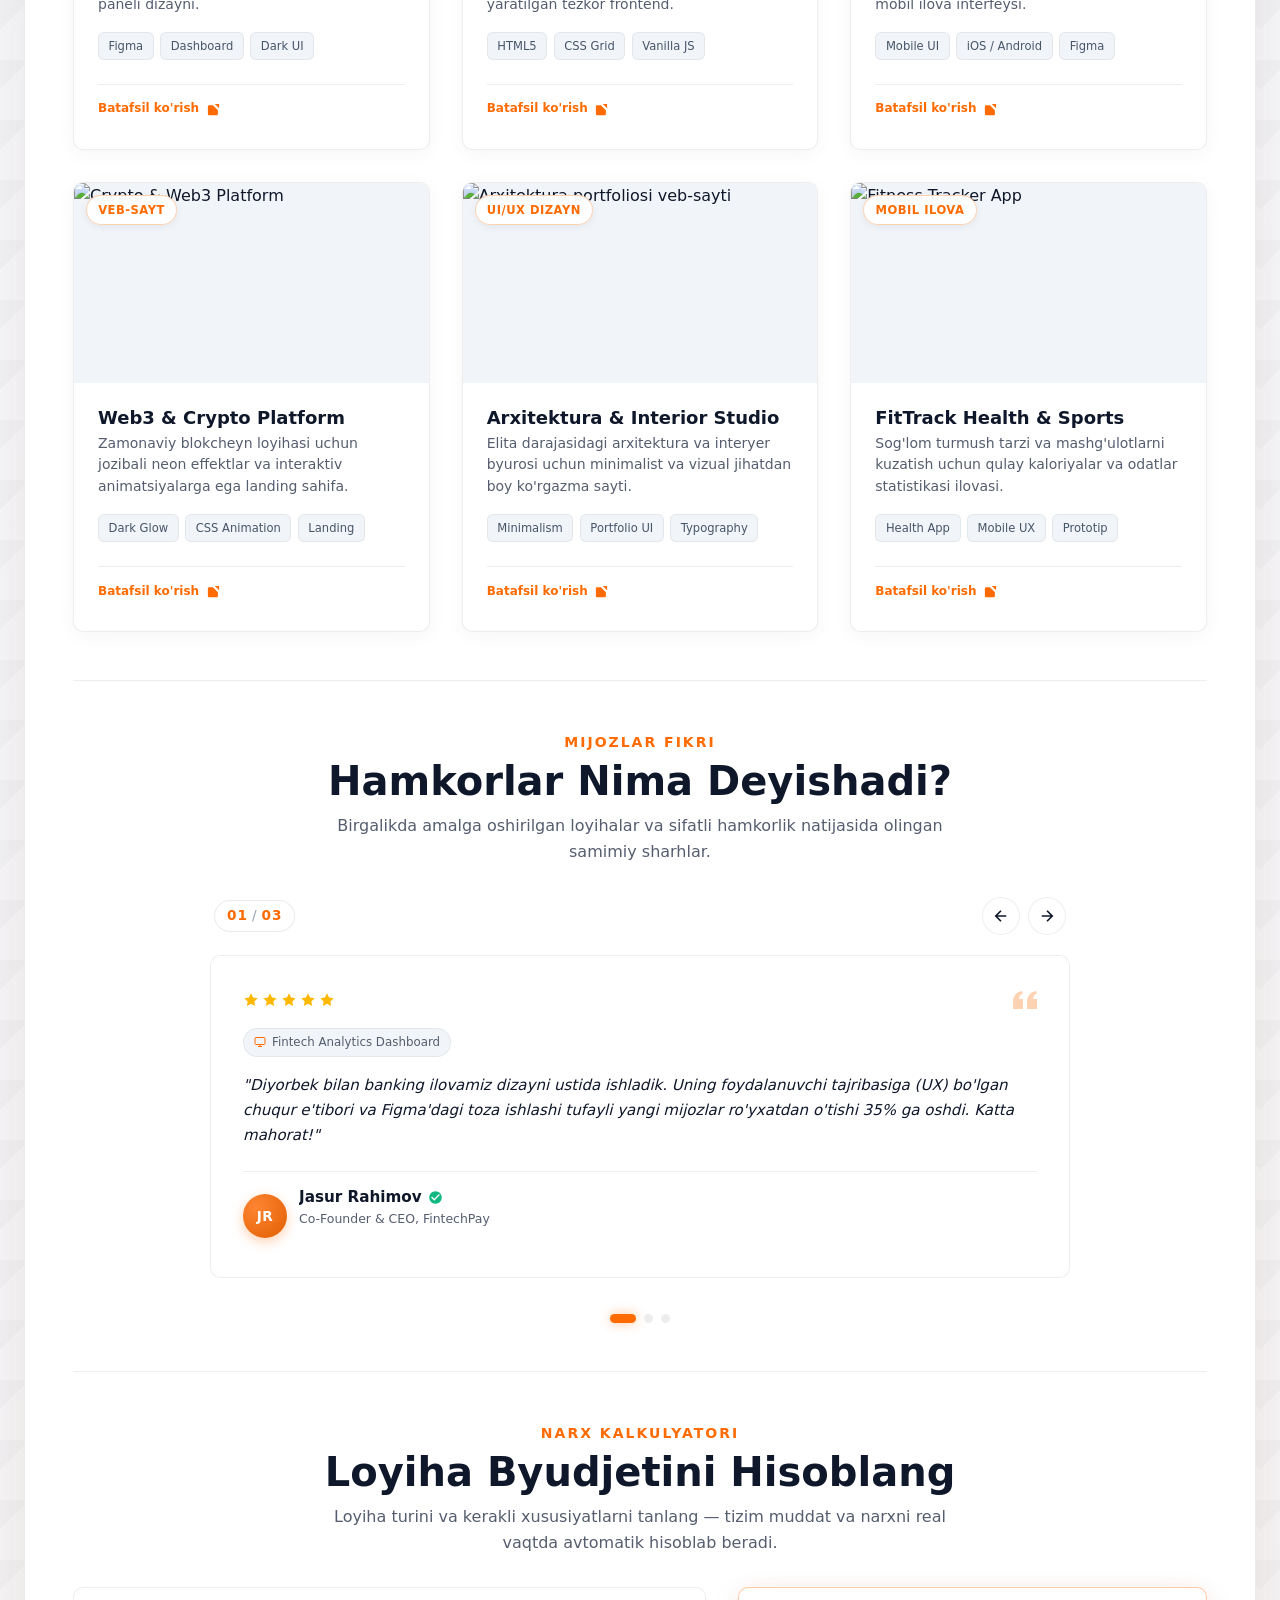
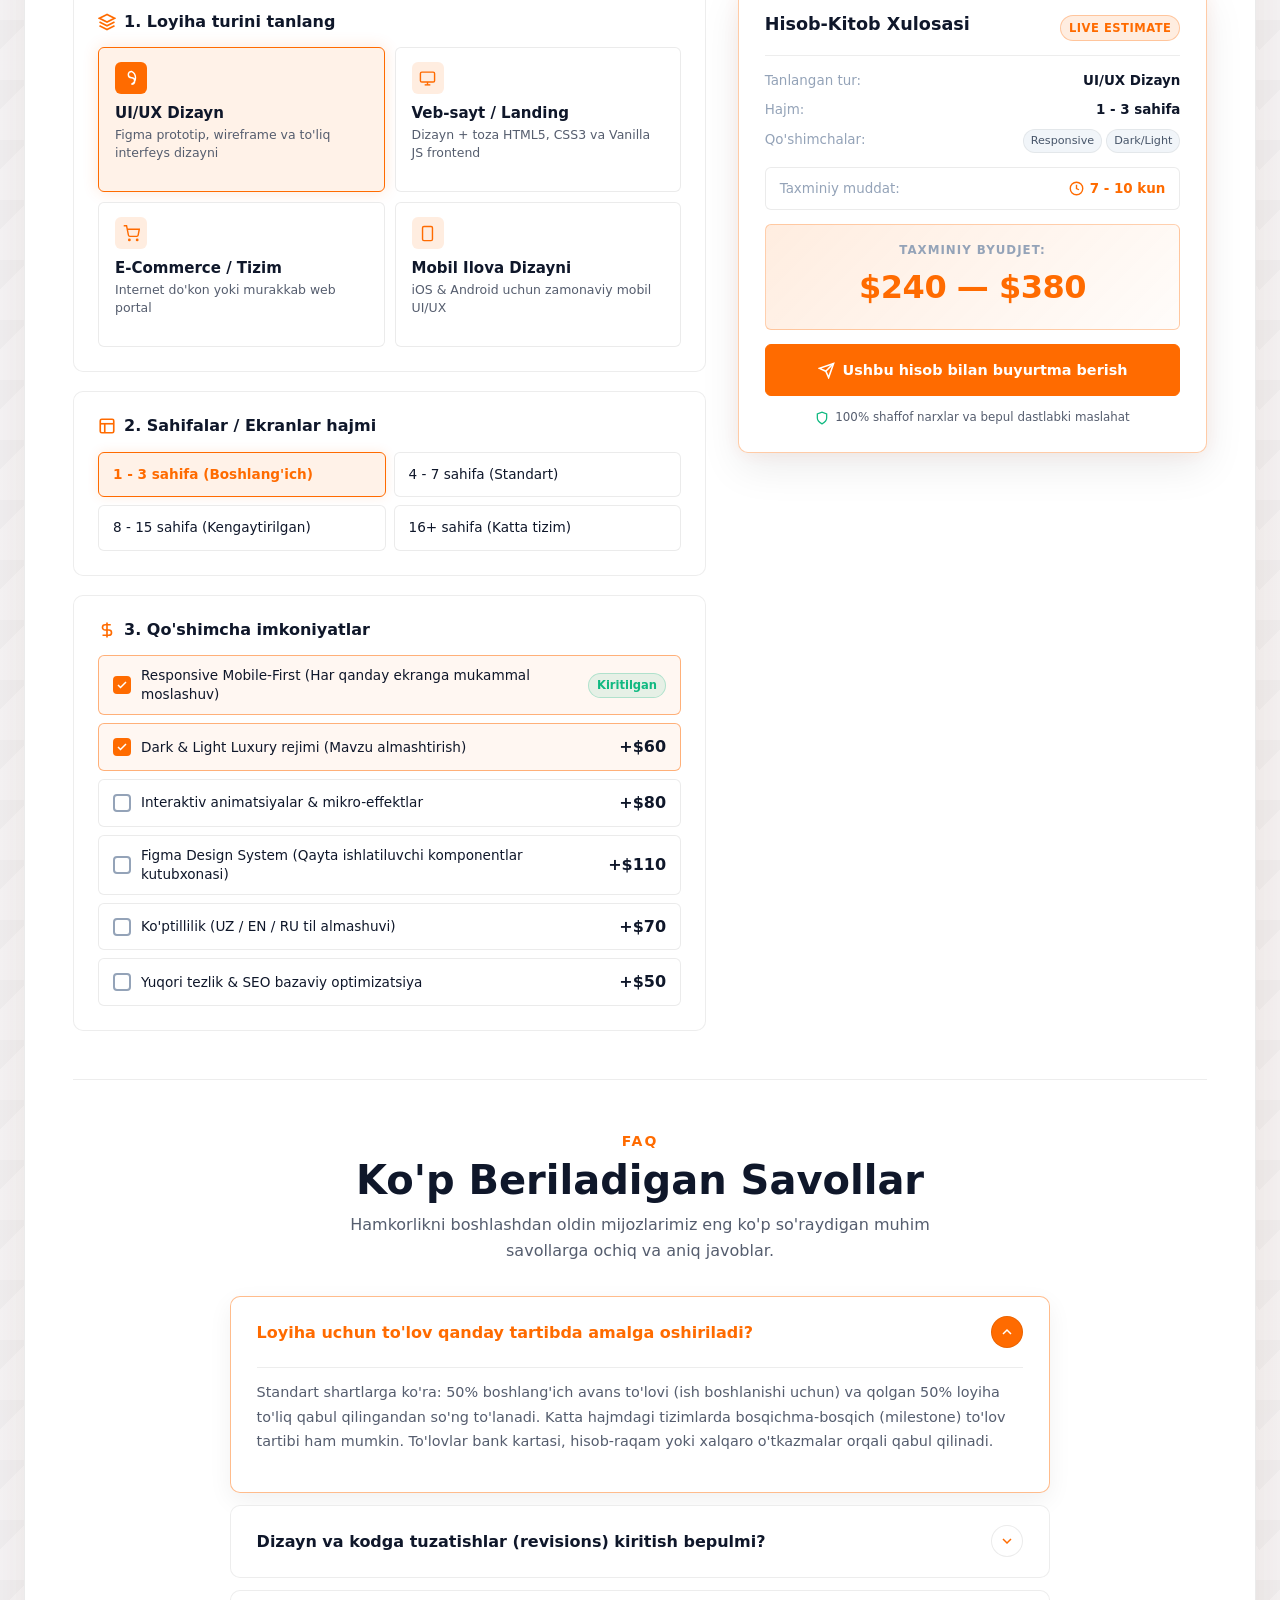
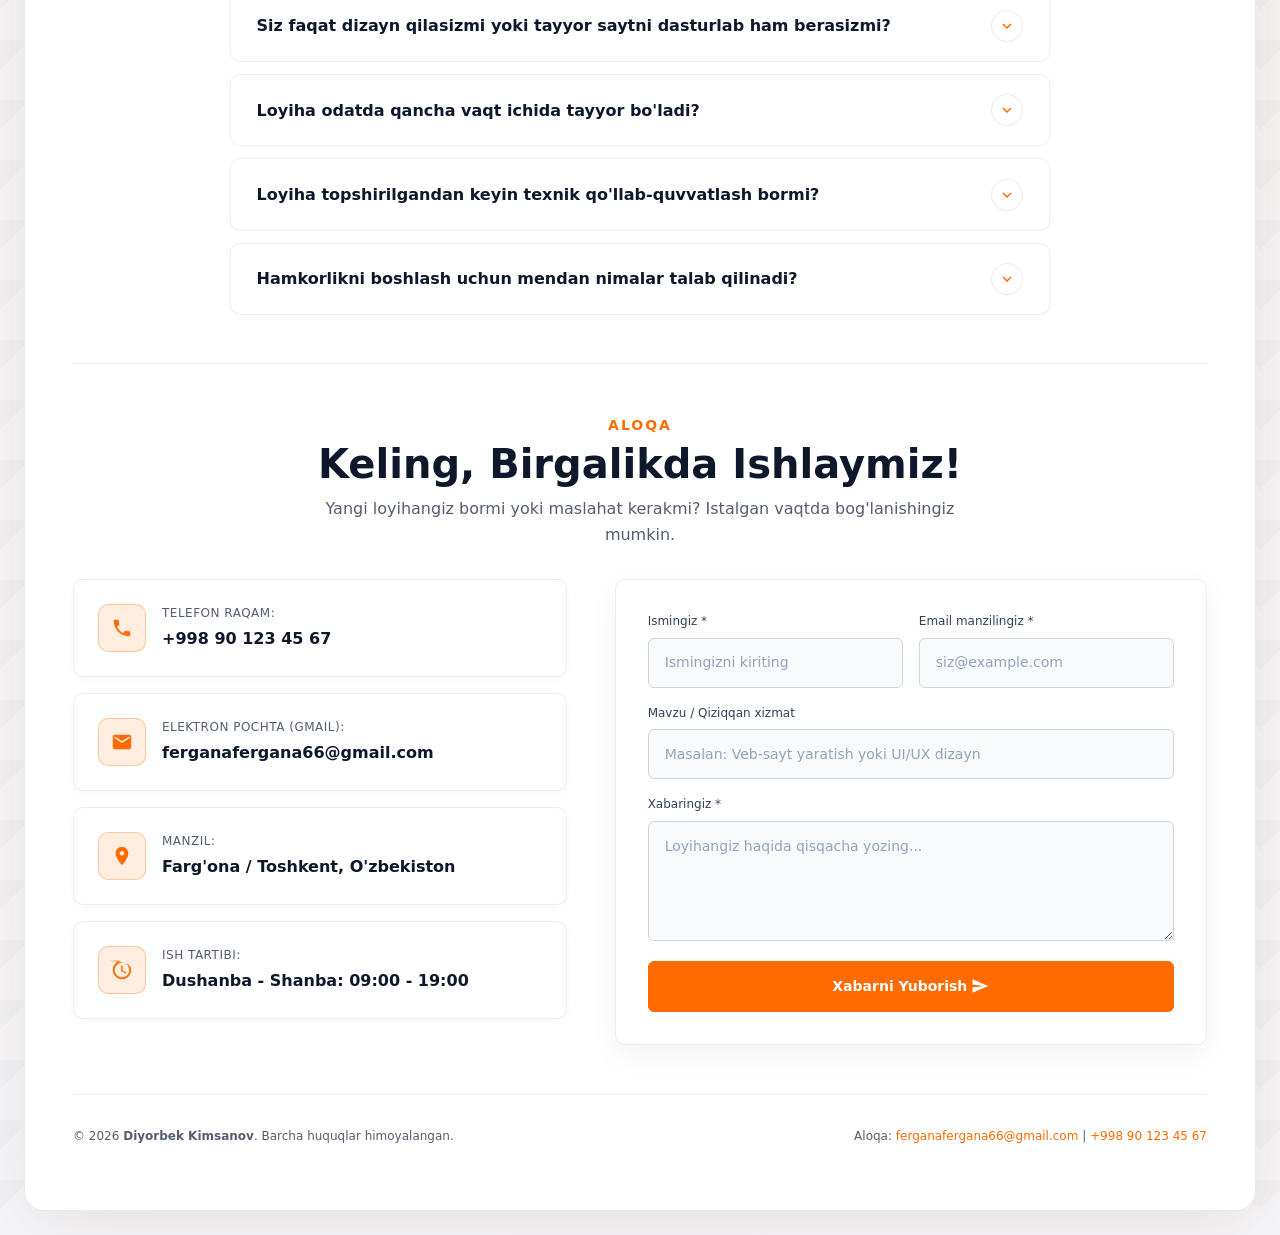
==== commit caa5e23b: "fix: resolve duplicate projectCards declaration in main.js and add resilient preloader timeout" ====
--- a/index.html
+++ b/index.html
@@ -57,6 +57,16 @@
             </div>
         </div>
     </div>
+    <!-- Preloader xavfsizlik himoyasi (Fallback timer) -->
+    <script>
+        setTimeout(function() {
+            var pl = document.getElementById('preloader');
+            if (pl && !pl.classList.contains('is-hidden')) {
+                pl.classList.add('is-hidden');
+                document.body.style.overflow = '';
+            }
+        }, 1200);
+    </script>
 
     <!-- Asosiy ilova romi (Dizayndagi qora karta) -->
     <main class="app-frame">
